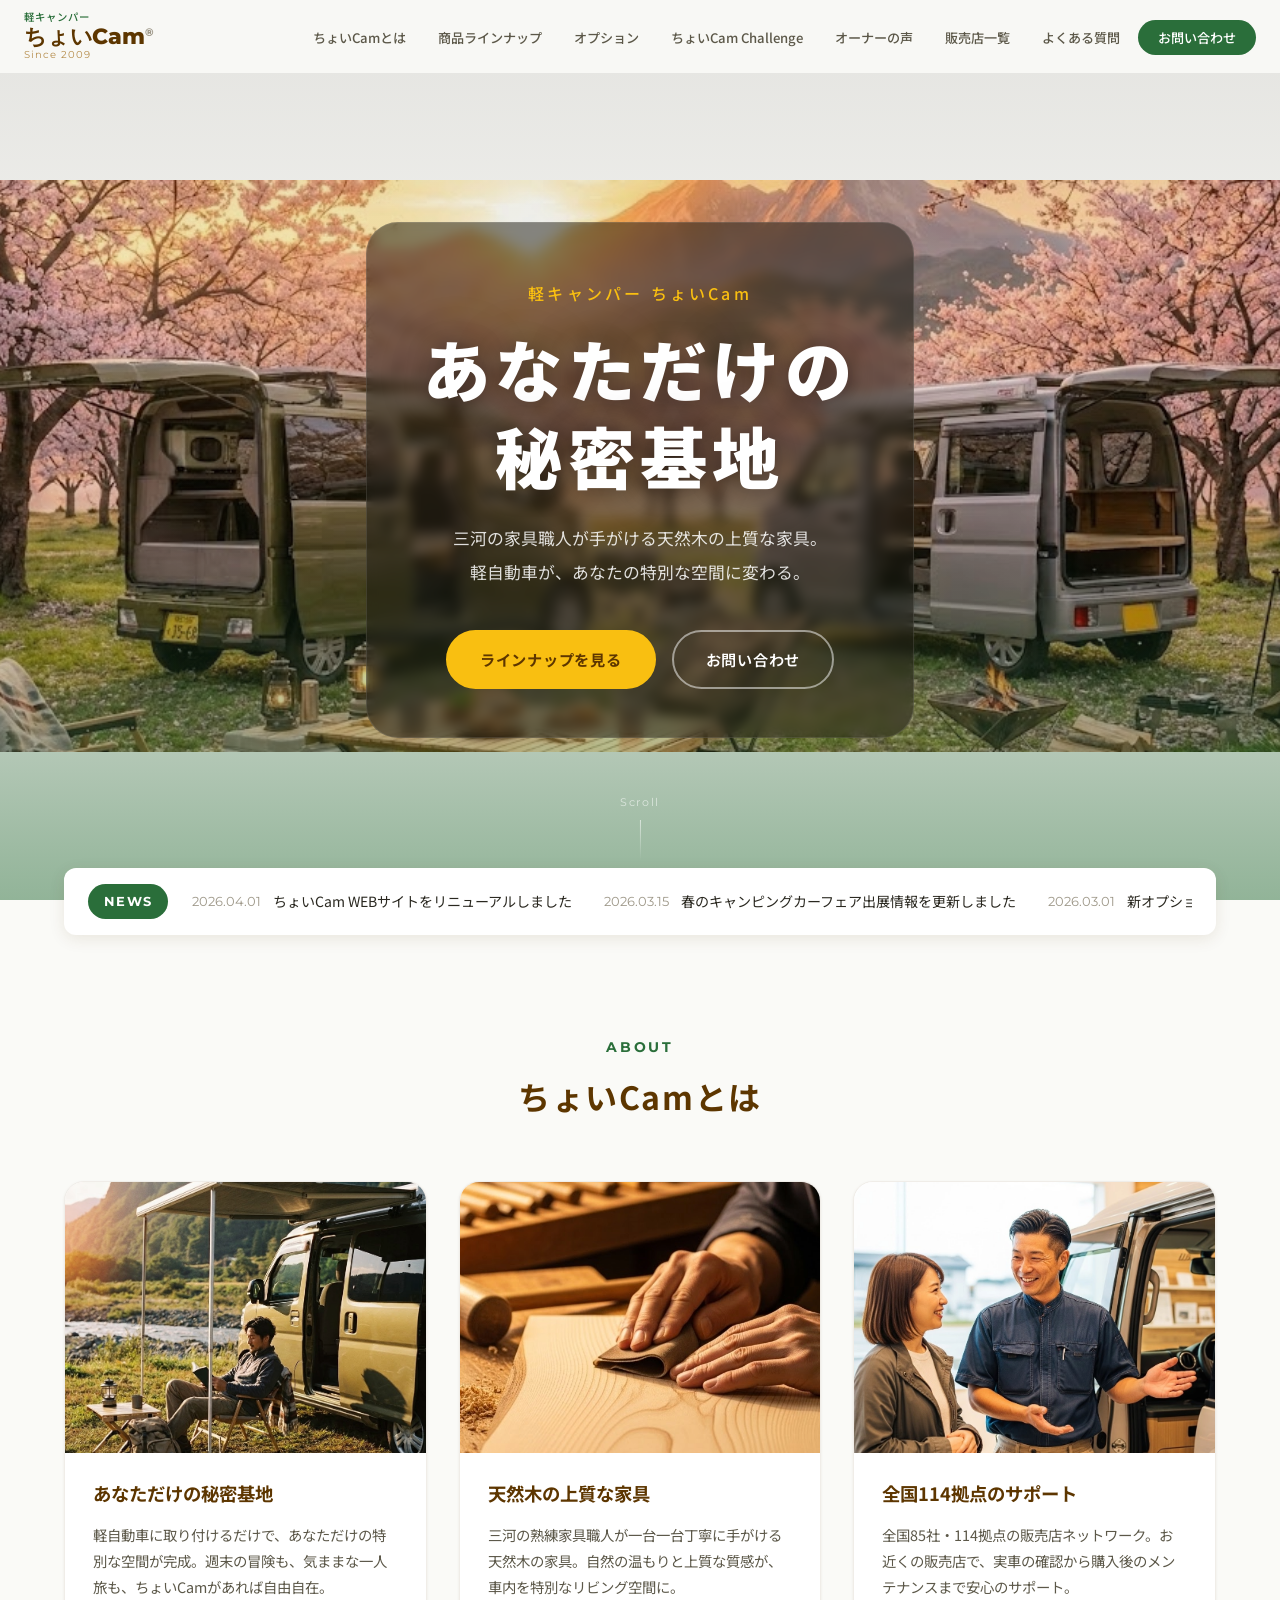
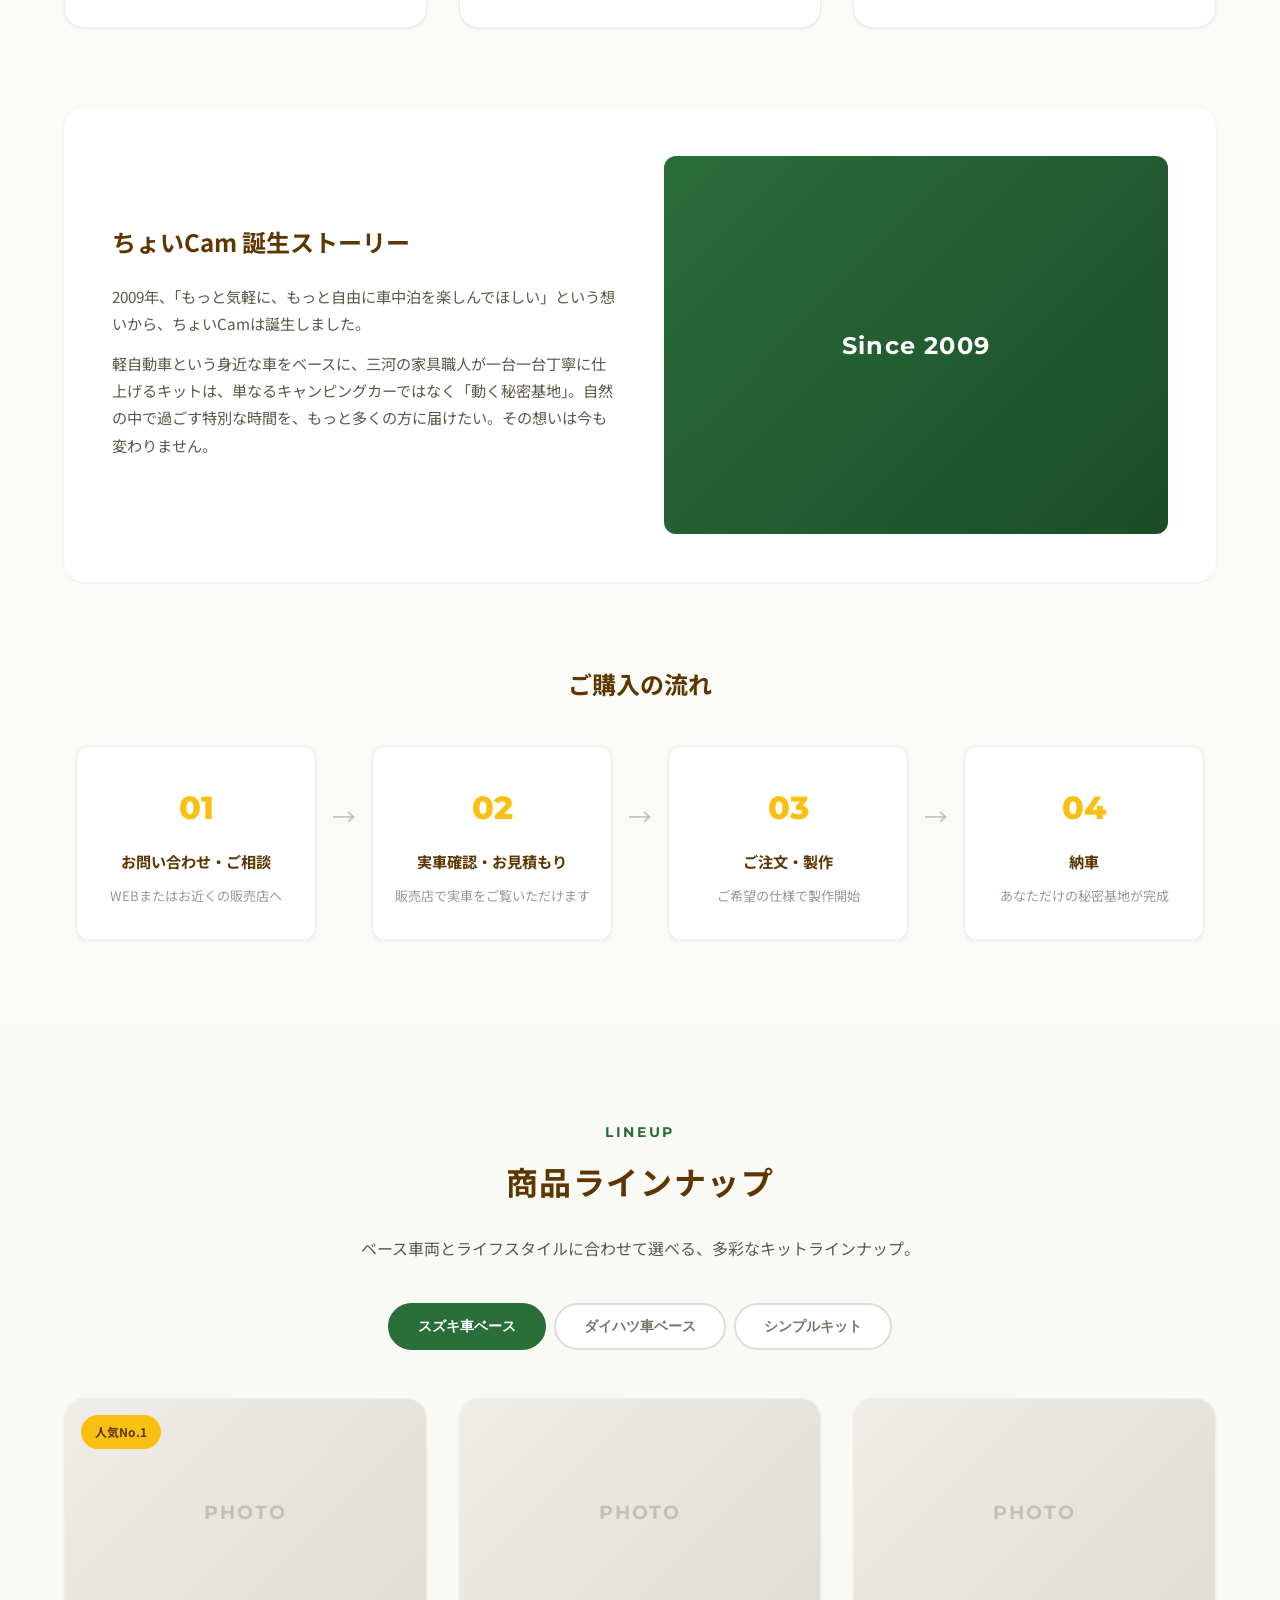
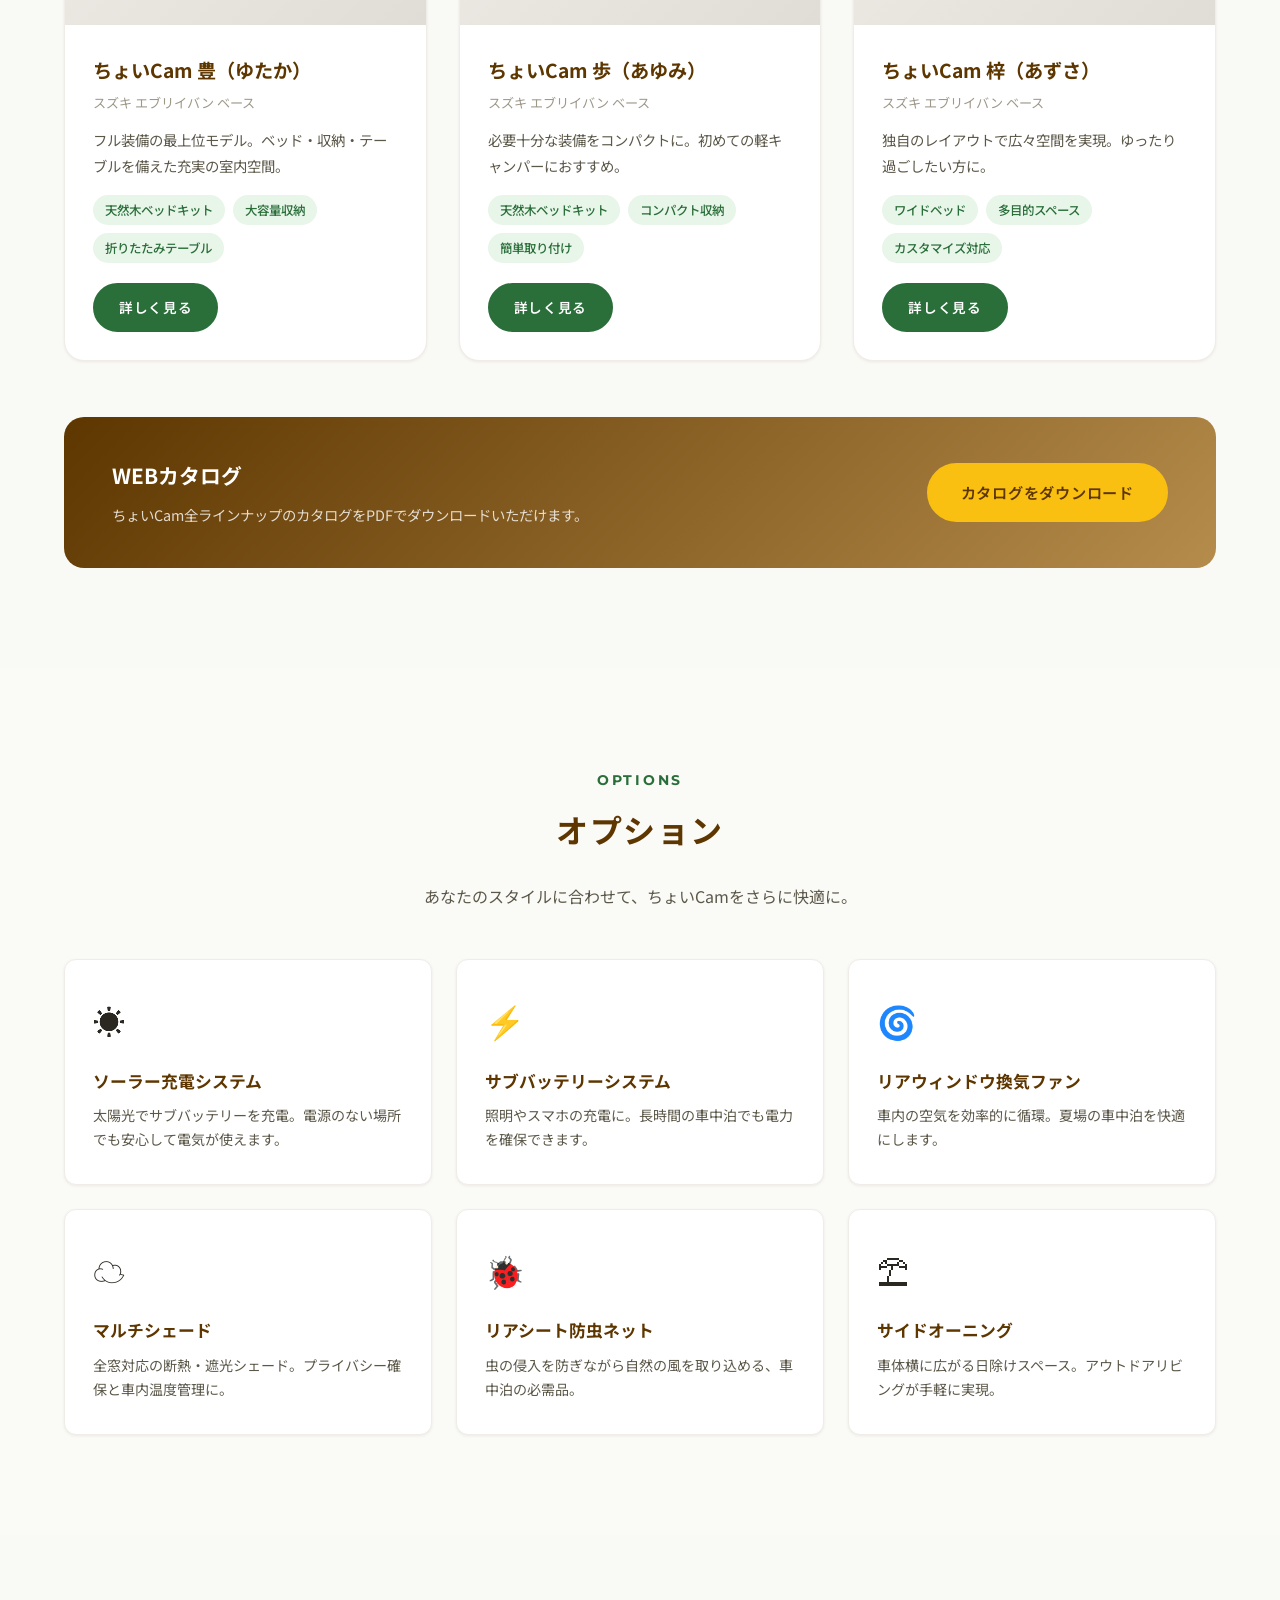
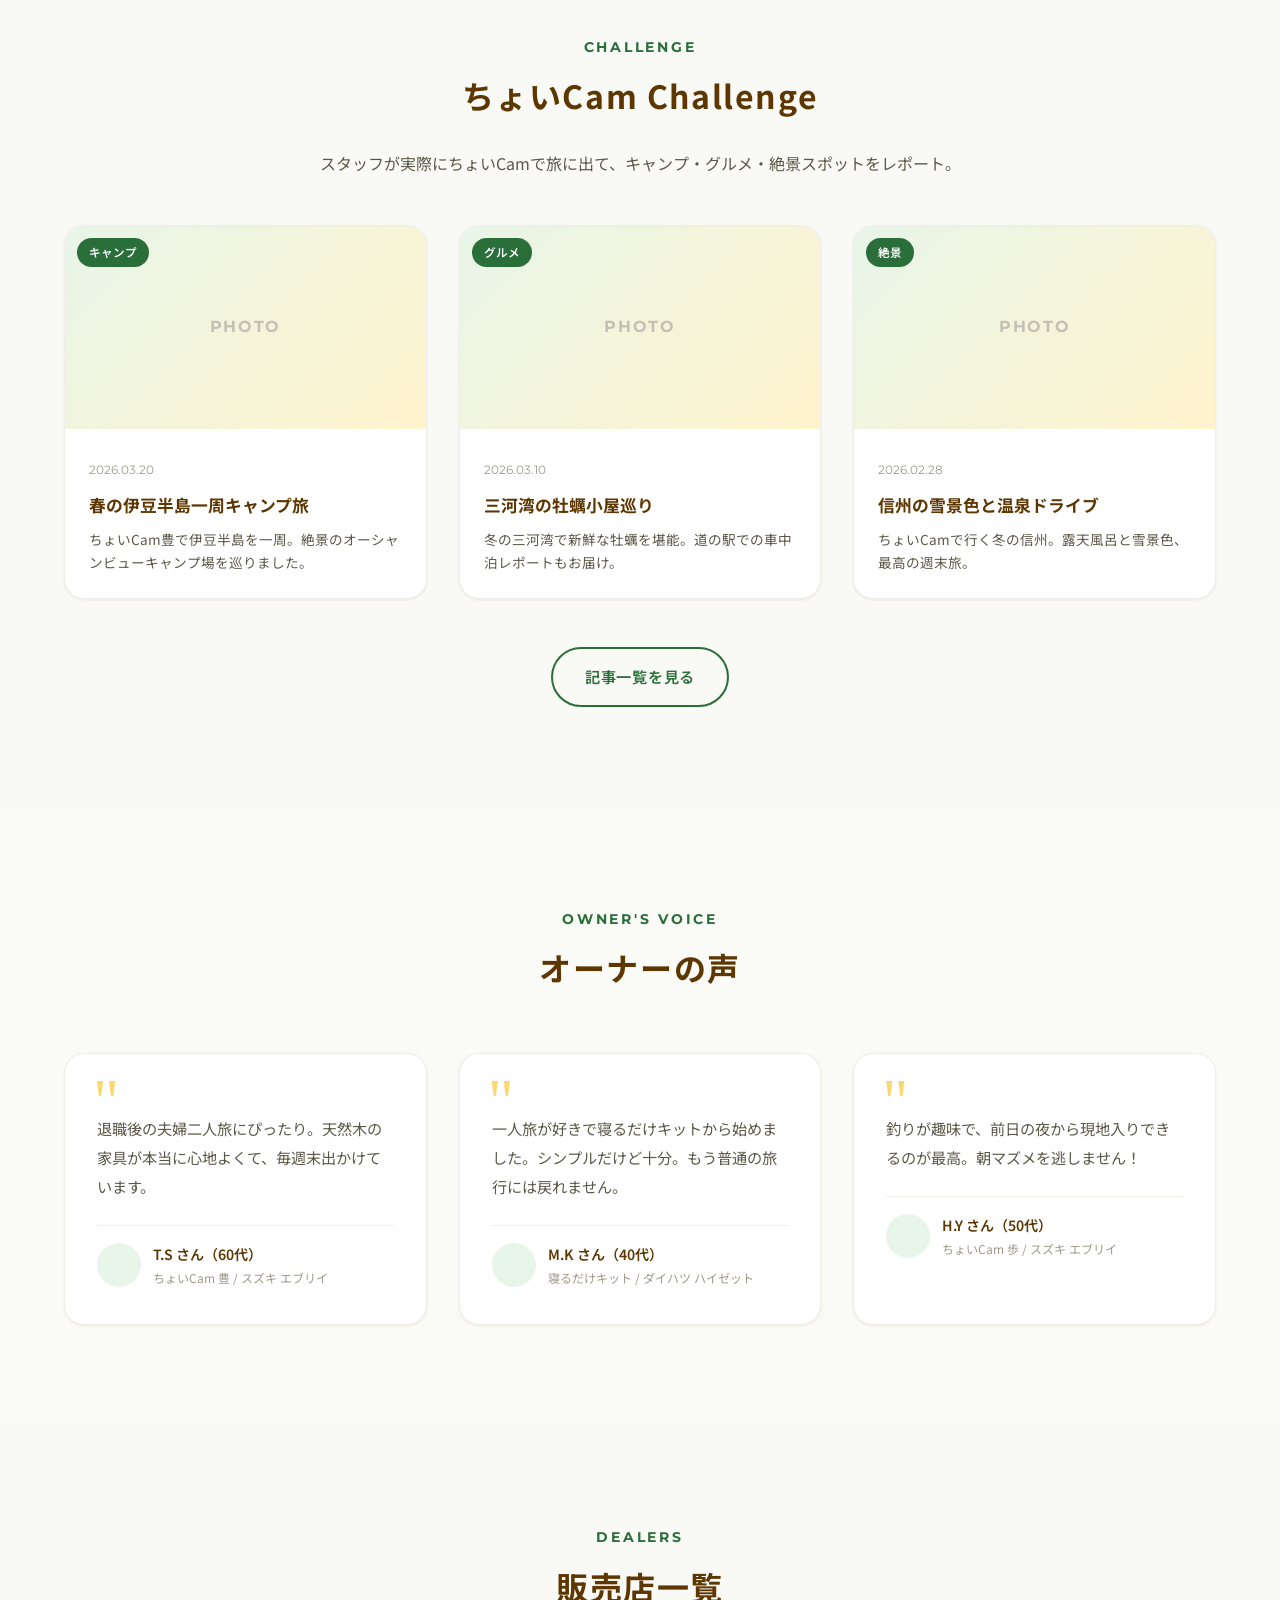
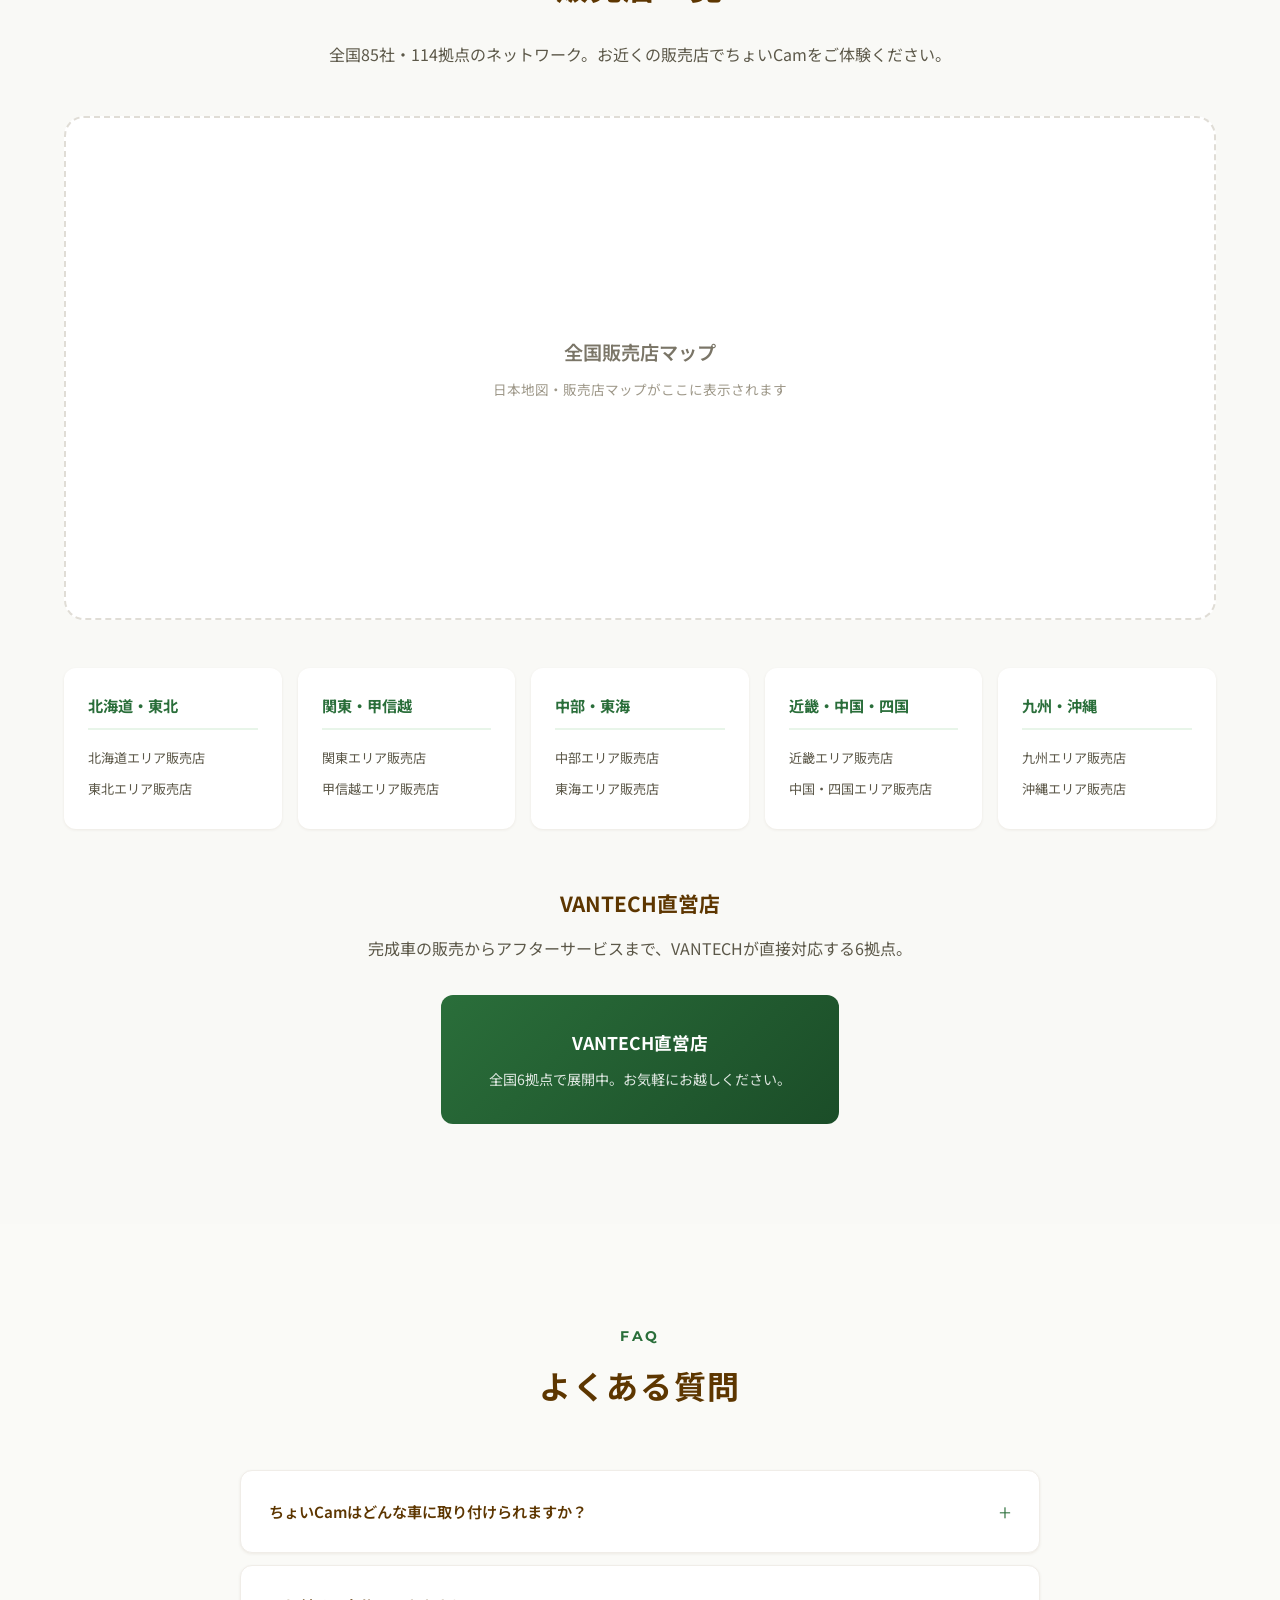
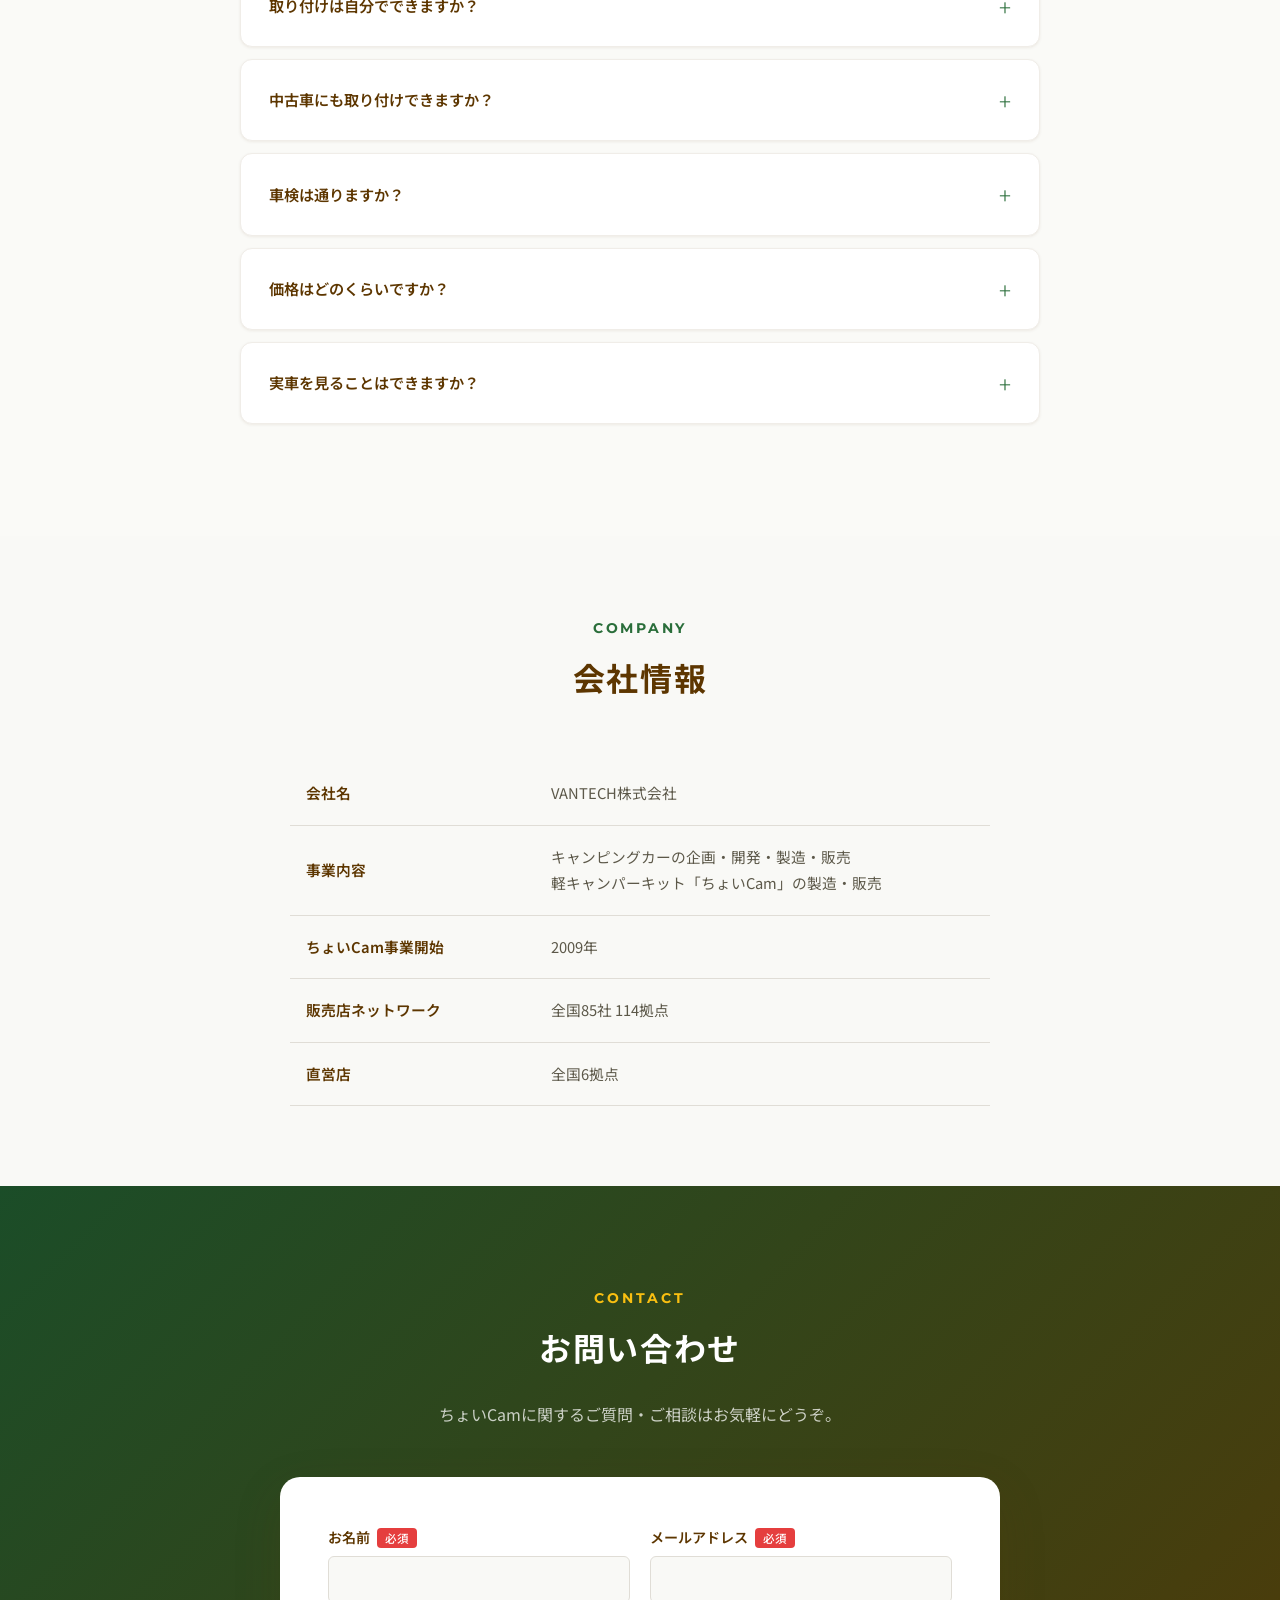
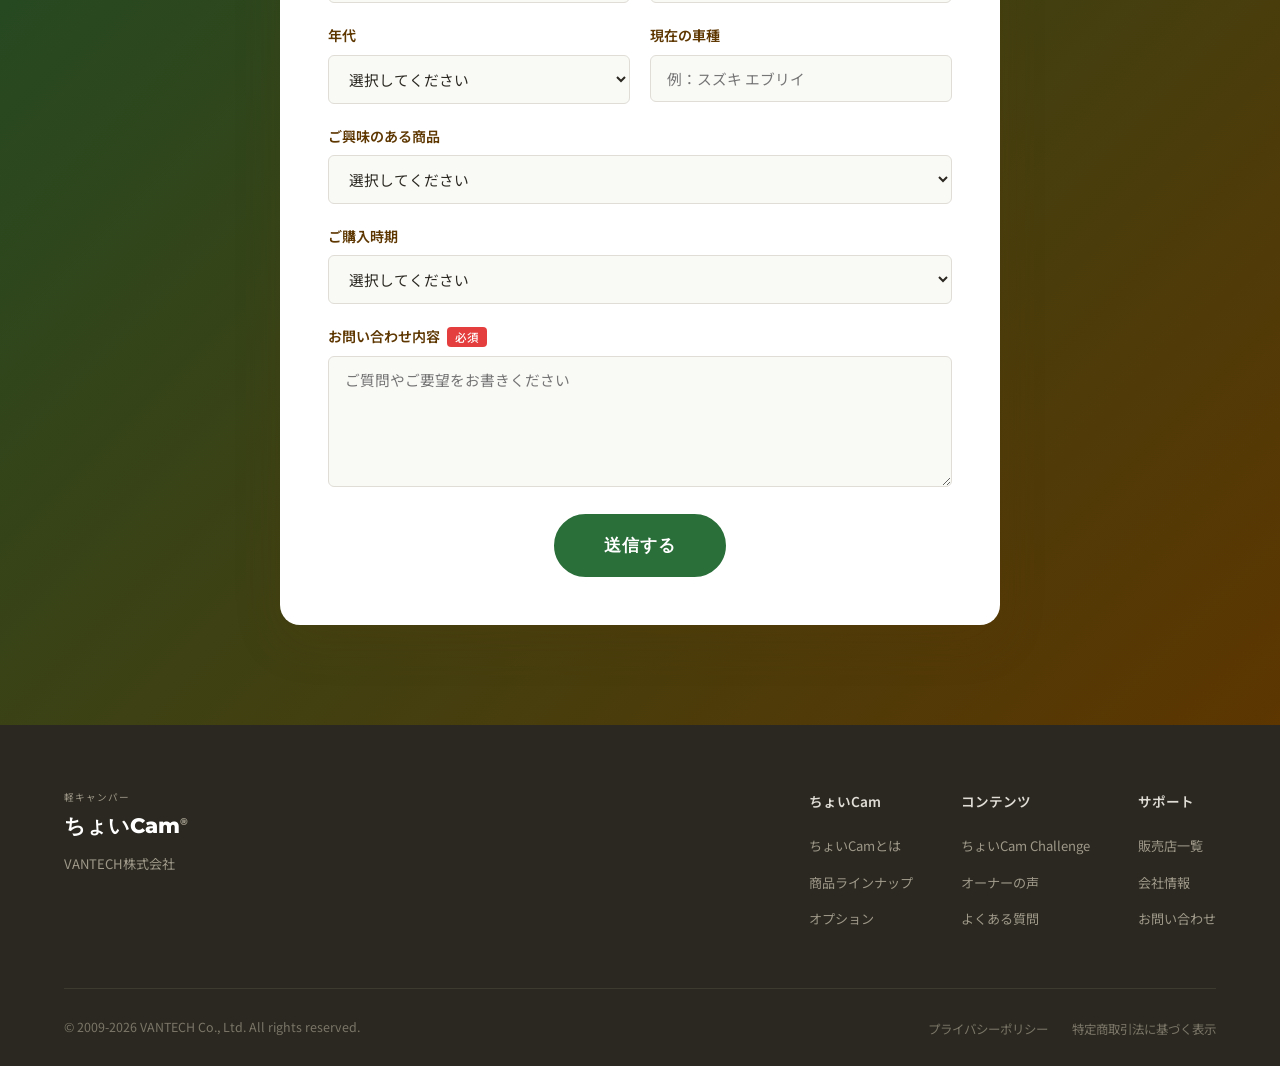
==== index.html @ 58cdaf28 "feat: ちょいCam homepage initial deployment" ====
<!DOCTYPE html>
<html lang="ja">
<head>
  <meta charset="UTF-8">
  <meta name="viewport" content="width=device-width, initial-scale=1.0">
  <title>ちょいCam｜軽キャンパー あなただけの秘密基地</title>
  <meta name="description" content="ちょいCamは、軽自動車をベースにした軽キャンパーキット。三河の家具職人が手がける天然木の上質な家具で、あなただけの秘密基地を。Since 2009.">
  <link rel="preconnect" href="https://fonts.googleapis.com">
  <link rel="preconnect" href="https://fonts.gstatic.com" crossorigin>
  <link href="https://fonts.googleapis.com/css2?family=Noto+Sans+JP:wght@300;400;500;700;900&family=Montserrat:wght@400;600;700;800&display=swap" rel="stylesheet">
  <link rel="stylesheet" href="style.css">
</head>
<body>

  <!-- ========== HEADER ========== -->
  <header class="header" id="header">
    <div class="header__inner">
      <a href="#" class="header__logo">
        <span class="header__logo-sub">軽キャンパー</span>
        <span class="header__logo-main">ちょいCam<sup>&reg;</sup></span>
        <span class="header__logo-since">Since 2009</span>
      </a>
      <nav class="header__nav" id="nav">
        <ul class="header__nav-list">
          <li><a href="#about">ちょいCamとは</a></li>
          <li><a href="#lineup">商品ラインナップ</a></li>
          <li><a href="#options">オプション</a></li>
          <li><a href="#challenge">ちょいCam Challenge</a></li>
          <li><a href="#voice">オーナーの声</a></li>
          <li><a href="#dealers">販売店一覧</a></li>
          <li><a href="#faq">よくある質問</a></li>
          <li><a href="#contact" class="header__nav-cta">お問い合わせ</a></li>
        </ul>
      </nav>
      <button class="header__hamburger" id="hamburger" aria-label="メニュー">
        <span></span><span></span><span></span>
      </button>
    </div>
  </header>

  <!-- ========== HERO ========== -->
  <section class="hero" id="hero">
    <div class="hero__bg"></div>
    <div class="hero__content">
      <p class="hero__catchcopy-sub fade-up">軽キャンパー ちょいCam</p>
      <h1 class="hero__catchcopy fade-up delay-1">あなただけの<br>秘密基地</h1>
      <p class="hero__desc fade-up delay-2">三河の家具職人が手がける天然木の上質な家具。<br>軽自動車が、あなたの特別な空間に変わる。</p>
      <div class="hero__actions fade-up delay-3">
        <a href="#lineup" class="btn btn--primary">ラインナップを見る</a>
        <a href="#contact" class="btn btn--outline">お問い合わせ</a>
      </div>
    </div>
    <div class="hero__scroll">
      <span>Scroll</span>
      <div class="hero__scroll-line"></div>
    </div>
  </section>

  <!-- ========== NEWS ========== -->
  <section class="news" id="news">
    <div class="container">
      <div class="news__bar">
        <span class="news__label">NEWS</span>
        <ul class="news__list">
          <li><time>2026.04.01</time><a href="#">ちょいCam WEBサイトをリニューアルしました</a></li>
          <li><time>2026.03.15</time><a href="#">春のキャンピングカーフェア出展情報を更新しました</a></li>
          <li><time>2026.03.01</time><a href="#">新オプション「ソーラー充電システム」販売開始</a></li>
        </ul>
      </div>
    </div>
  </section>

  <!-- ========== ABOUT ========== -->
  <section class="about" id="about">
    <div class="container">
      <div class="section-header">
        <span class="section-header__en">ABOUT</span>
        <h2 class="section-header__ja">ちょいCamとは</h2>
      </div>
      <div class="about__grid">
        <div class="about__card about__card--with-image fade-up">
          <div class="about__card-image">
            <img src="top02.png" alt="ちょいCamでくつろぐ様子" loading="lazy">
          </div>
          <h3>あなただけの秘密基地</h3>
          <p>軽自動車に取り付けるだけで、あなただけの特別な空間が完成。週末の冒険も、気ままな一人旅も、ちょいCamがあれば自由自在。</p>
        </div>
        <div class="about__card about__card--with-image fade-up delay-1">
          <div class="about__card-image">
            <img src="top03.png" alt="天然木を磨く家具職人" loading="lazy">
          </div>
          <h3>天然木の上質な家具</h3>
          <p>三河の熟練家具職人が一台一台丁寧に手がける天然木の家具。自然の温もりと上質な質感が、車内を特別なリビング空間に。</p>
        </div>
        <div class="about__card about__card--with-image fade-up delay-2">
          <div class="about__card-image">
            <img src="top04.png" alt="販売店でのご案内" loading="lazy">
          </div>
          <h3>全国114拠点のサポート</h3>
          <p>全国85社・114拠点の販売店ネットワーク。お近くの販売店で、実車の確認から購入後のメンテナンスまで安心のサポート。</p>
        </div>
      </div>

      <!-- Birth Story -->
      <div class="about__story fade-up">
        <div class="about__story-text">
          <h3>ちょいCam 誕生ストーリー</h3>
          <p>2009年、「もっと気軽に、もっと自由に車中泊を楽しんでほしい」という想いから、ちょいCamは誕生しました。</p>
          <p>軽自動車という身近な車をベースに、三河の家具職人が一台一台丁寧に仕上げるキットは、単なるキャンピングカーではなく「動く秘密基地」。自然の中で過ごす特別な時間を、もっと多くの方に届けたい。その想いは今も変わりません。</p>
        </div>
        <div class="about__story-image">
          <div class="about__story-placeholder">
            <span>Since 2009</span>
          </div>
        </div>
      </div>

      <!-- Flow -->
      <div class="about__flow fade-up">
        <h3>ご購入の流れ</h3>
        <div class="about__flow-steps">
          <div class="about__flow-step">
            <div class="about__flow-num">01</div>
            <h4>お問い合わせ・ご相談</h4>
            <p>WEBまたはお近くの販売店へ</p>
          </div>
          <div class="about__flow-arrow">&rarr;</div>
          <div class="about__flow-step">
            <div class="about__flow-num">02</div>
            <h4>実車確認・お見積もり</h4>
            <p>販売店で実車をご覧いただけます</p>
          </div>
          <div class="about__flow-arrow">&rarr;</div>
          <div class="about__flow-step">
            <div class="about__flow-num">03</div>
            <h4>ご注文・製作</h4>
            <p>ご希望の仕様で製作開始</p>
          </div>
          <div class="about__flow-arrow">&rarr;</div>
          <div class="about__flow-step">
            <div class="about__flow-num">04</div>
            <h4>納車</h4>
            <p>あなただけの秘密基地が完成</p>
          </div>
        </div>
      </div>
    </div>
  </section>

  <!-- ========== LINEUP ========== -->
  <section class="lineup" id="lineup">
    <div class="container">
      <div class="section-header">
        <span class="section-header__en">LINEUP</span>
        <h2 class="section-header__ja">商品ラインナップ</h2>
      </div>
      <p class="lineup__intro">ベース車両とライフスタイルに合わせて選べる、多彩なキットラインナップ。</p>

      <div class="lineup__tabs">
        <button class="lineup__tab active" data-tab="suzuki">スズキ車ベース</button>
        <button class="lineup__tab" data-tab="daihatsu">ダイハツ車ベース</button>
        <button class="lineup__tab" data-tab="simple">シンプルキット</button>
      </div>

      <div class="lineup__content active" id="tab-suzuki">
        <div class="lineup__grid">
          <div class="lineup__card fade-up">
            <div class="lineup__card-image">
              <div class="lineup__card-placeholder">PHOTO</div>
              <span class="lineup__card-badge">人気No.1</span>
            </div>
            <div class="lineup__card-body">
              <h3>ちょいCam 豊（ゆたか）</h3>
              <p class="lineup__card-base">スズキ エブリイバン ベース</p>
              <p class="lineup__card-desc">フル装備の最上位モデル。ベッド・収納・テーブルを備えた充実の室内空間。</p>
              <ul class="lineup__card-features">
                <li>天然木ベッドキット</li>
                <li>大容量収納</li>
                <li>折りたたみテーブル</li>
              </ul>
              <a href="#contact" class="btn btn--small">詳しく見る</a>
            </div>
          </div>
          <div class="lineup__card fade-up delay-1">
            <div class="lineup__card-image">
              <div class="lineup__card-placeholder">PHOTO</div>
            </div>
            <div class="lineup__card-body">
              <h3>ちょいCam 歩（あゆみ）</h3>
              <p class="lineup__card-base">スズキ エブリイバン ベース</p>
              <p class="lineup__card-desc">必要十分な装備をコンパクトに。初めての軽キャンパーにおすすめ。</p>
              <ul class="lineup__card-features">
                <li>天然木ベッドキット</li>
                <li>コンパクト収納</li>
                <li>簡単取り付け</li>
              </ul>
              <a href="#contact" class="btn btn--small">詳しく見る</a>
            </div>
          </div>
          <div class="lineup__card fade-up delay-2">
            <div class="lineup__card-image">
              <div class="lineup__card-placeholder">PHOTO</div>
            </div>
            <div class="lineup__card-body">
              <h3>ちょいCam 梓（あずさ）</h3>
              <p class="lineup__card-base">スズキ エブリイバン ベース</p>
              <p class="lineup__card-desc">独自のレイアウトで広々空間を実現。ゆったり過ごしたい方に。</p>
              <ul class="lineup__card-features">
                <li>ワイドベッド</li>
                <li>多目的スペース</li>
                <li>カスタマイズ対応</li>
              </ul>
              <a href="#contact" class="btn btn--small">詳しく見る</a>
            </div>
          </div>
        </div>
      </div>

      <div class="lineup__content" id="tab-daihatsu">
        <div class="lineup__grid">
          <div class="lineup__card fade-up">
            <div class="lineup__card-image">
              <div class="lineup__card-placeholder">PHOTO</div>
            </div>
            <div class="lineup__card-body">
              <h3>ちょいCam 豊（ゆたか）</h3>
              <p class="lineup__card-base">ダイハツ ハイゼットカーゴ ベース</p>
              <p class="lineup__card-desc">ダイハツ車ベースのフル装備モデル。豊かな車中泊ライフを。</p>
              <ul class="lineup__card-features">
                <li>天然木ベッドキット</li>
                <li>大容量収納</li>
                <li>折りたたみテーブル</li>
              </ul>
              <a href="#contact" class="btn btn--small">詳しく見る</a>
            </div>
          </div>
          <div class="lineup__card fade-up delay-1">
            <div class="lineup__card-image">
              <div class="lineup__card-placeholder">PHOTO</div>
            </div>
            <div class="lineup__card-body">
              <h3>ちょいCam 歩（あゆみ）</h3>
              <p class="lineup__card-base">ダイハツ ハイゼットカーゴ ベース</p>
              <p class="lineup__card-desc">ダイハツ車ベースのスタンダードモデル。手軽に始める軽キャンパー。</p>
              <ul class="lineup__card-features">
                <li>天然木ベッドキット</li>
                <li>コンパクト収納</li>
                <li>簡単取り付け</li>
              </ul>
              <a href="#contact" class="btn btn--small">詳しく見る</a>
            </div>
          </div>
        </div>
      </div>

      <div class="lineup__content" id="tab-simple">
        <div class="lineup__grid">
          <div class="lineup__card fade-up">
            <div class="lineup__card-image">
              <div class="lineup__card-placeholder">PHOTO</div>
            </div>
            <div class="lineup__card-body">
              <h3>寝るだけキット</h3>
              <p class="lineup__card-base">各車種対応</p>
              <p class="lineup__card-desc">シンプルにベッドだけ。必要最小限で車中泊を始めたい方に最適。</p>
              <ul class="lineup__card-features">
                <li>フラットベッド</li>
                <li>簡単設置・撤去</li>
                <li>リーズナブル</li>
              </ul>
              <a href="#contact" class="btn btn--small">詳しく見る</a>
            </div>
          </div>
          <div class="lineup__card fade-up delay-1">
            <div class="lineup__card-image">
              <div class="lineup__card-placeholder">PHOTO</div>
            </div>
            <div class="lineup__card-body">
              <h3>一人寝キット</h3>
              <p class="lineup__card-base">各車種対応</p>
              <p class="lineup__card-desc">ソロキャンプ・一人旅に特化した一人用ベッドキット。</p>
              <ul class="lineup__card-features">
                <li>一人用フラットベッド</li>
                <li>収納スペース確保</li>
                <li>超軽量設計</li>
              </ul>
              <a href="#contact" class="btn btn--small">詳しく見る</a>
            </div>
          </div>
        </div>
      </div>

      <div class="lineup__catalog fade-up">
        <div class="lineup__catalog-inner">
          <div class="lineup__catalog-text">
            <h3>WEBカタログ</h3>
            <p>ちょいCam全ラインナップのカタログをPDFでダウンロードいただけます。</p>
          </div>
          <a href="#" class="btn btn--primary">カタログをダウンロード</a>
        </div>
      </div>
    </div>
  </section>

  <!-- ========== OPTIONS ========== -->
  <section class="options" id="options">
    <div class="container">
      <div class="section-header">
        <span class="section-header__en">OPTIONS</span>
        <h2 class="section-header__ja">オプション</h2>
      </div>
      <p class="options__intro">あなたのスタイルに合わせて、ちょいCamをさらに快適に。</p>
      <div class="options__grid">
        <div class="options__card fade-up">
          <div class="options__card-icon">&#9728;</div>
          <h3>ソーラー充電システム</h3>
          <p>太陽光でサブバッテリーを充電。電源のない場所でも安心して電気が使えます。</p>
        </div>
        <div class="options__card fade-up delay-1">
          <div class="options__card-icon">&#9889;</div>
          <h3>サブバッテリーシステム</h3>
          <p>照明やスマホの充電に。長時間の車中泊でも電力を確保できます。</p>
        </div>
        <div class="options__card fade-up delay-1">
          <div class="options__card-icon">&#127744;</div>
          <h3>リアウィンドウ換気ファン</h3>
          <p>車内の空気を効率的に循環。夏場の車中泊を快適にします。</p>
        </div>
        <div class="options__card fade-up delay-2">
          <div class="options__card-icon">&#9729;</div>
          <h3>マルチシェード</h3>
          <p>全窓対応の断熱・遮光シェード。プライバシー確保と車内温度管理に。</p>
        </div>
        <div class="options__card fade-up delay-2">
          <div class="options__card-icon">&#128030;</div>
          <h3>リアシート防虫ネット</h3>
          <p>虫の侵入を防ぎながら自然の風を取り込める、車中泊の必需品。</p>
        </div>
        <div class="options__card fade-up delay-3">
          <div class="options__card-icon">&#9969;</div>
          <h3>サイドオーニング</h3>
          <p>車体横に広がる日除けスペース。アウトドアリビングが手軽に実現。</p>
        </div>
      </div>
    </div>
  </section>

  <!-- ========== ちょいCam CHALLENGE ========== -->
  <section class="challenge" id="challenge">
    <div class="container">
      <div class="section-header">
        <span class="section-header__en">CHALLENGE</span>
        <h2 class="section-header__ja">ちょいCam Challenge</h2>
      </div>
      <p class="challenge__intro">スタッフが実際にちょいCamで旅に出て、キャンプ・グルメ・絶景スポットをレポート。</p>
      <div class="challenge__grid">
        <article class="challenge__article fade-up">
          <div class="challenge__article-image">
            <div class="challenge__article-placeholder">PHOTO</div>
            <span class="challenge__article-tag">キャンプ</span>
          </div>
          <div class="challenge__article-body">
            <time>2026.03.20</time>
            <h3>春の伊豆半島一周キャンプ旅</h3>
            <p>ちょいCam豊で伊豆半島を一周。絶景のオーシャンビューキャンプ場を巡りました。</p>
          </div>
        </article>
        <article class="challenge__article fade-up delay-1">
          <div class="challenge__article-image">
            <div class="challenge__article-placeholder">PHOTO</div>
            <span class="challenge__article-tag">グルメ</span>
          </div>
          <div class="challenge__article-body">
            <time>2026.03.10</time>
            <h3>三河湾の牡蠣小屋巡り</h3>
            <p>冬の三河湾で新鮮な牡蠣を堪能。道の駅での車中泊レポートもお届け。</p>
          </div>
        </article>
        <article class="challenge__article fade-up delay-2">
          <div class="challenge__article-image">
            <div class="challenge__article-placeholder">PHOTO</div>
            <span class="challenge__article-tag">絶景</span>
          </div>
          <div class="challenge__article-body">
            <time>2026.02.28</time>
            <h3>信州の雪景色と温泉ドライブ</h3>
            <p>ちょいCamで行く冬の信州。露天風呂と雪景色、最高の週末旅。</p>
          </div>
        </article>
      </div>
      <div class="challenge__more">
        <a href="#" class="btn btn--outline">記事一覧を見る</a>
      </div>
    </div>
  </section>

  <!-- ========== OWNER'S VOICE ========== -->
  <section class="voice" id="voice">
    <div class="container">
      <div class="section-header">
        <span class="section-header__en">OWNER'S VOICE</span>
        <h2 class="section-header__ja">オーナーの声</h2>
      </div>
      <div class="voice__slider">
        <div class="voice__card fade-up">
          <div class="voice__card-quote">"</div>
          <p class="voice__card-text">退職後の夫婦二人旅にぴったり。天然木の家具が本当に心地よくて、毎週末出かけています。</p>
          <div class="voice__card-author">
            <div class="voice__card-avatar"></div>
            <div>
              <span class="voice__card-name">T.S さん（60代）</span>
              <span class="voice__card-model">ちょいCam 豊 / スズキ エブリイ</span>
            </div>
          </div>
        </div>
        <div class="voice__card fade-up delay-1">
          <div class="voice__card-quote">"</div>
          <p class="voice__card-text">一人旅が好きで寝るだけキットから始めました。シンプルだけど十分。もう普通の旅行には戻れません。</p>
          <div class="voice__card-author">
            <div class="voice__card-avatar"></div>
            <div>
              <span class="voice__card-name">M.K さん（40代）</span>
              <span class="voice__card-model">寝るだけキット / ダイハツ ハイゼット</span>
            </div>
          </div>
        </div>
        <div class="voice__card fade-up delay-2">
          <div class="voice__card-quote">"</div>
          <p class="voice__card-text">釣りが趣味で、前日の夜から現地入りできるのが最高。朝マズメを逃しません！</p>
          <div class="voice__card-author">
            <div class="voice__card-avatar"></div>
            <div>
              <span class="voice__card-name">H.Y さん（50代）</span>
              <span class="voice__card-model">ちょいCam 歩 / スズキ エブリイ</span>
            </div>
          </div>
        </div>
      </div>
    </div>
  </section>

  <!-- ========== DEALERS ========== -->
  <section class="dealers" id="dealers">
    <div class="container">
      <div class="section-header">
        <span class="section-header__en">DEALERS</span>
        <h2 class="section-header__ja">販売店一覧</h2>
      </div>
      <p class="dealers__intro">全国85社・114拠点のネットワーク。お近くの販売店でちょいCamをご体験ください。</p>

      <div class="dealers__map fade-up">
        <div class="dealers__map-placeholder">
          <p>全国販売店マップ</p>
          <span>日本地図・販売店マップがここに表示されます</span>
        </div>
      </div>

      <div class="dealers__regions fade-up">
        <div class="dealers__region">
          <h3>北海道・東北</h3>
          <ul>
            <li>北海道エリア販売店</li>
            <li>東北エリア販売店</li>
          </ul>
        </div>
        <div class="dealers__region">
          <h3>関東・甲信越</h3>
          <ul>
            <li>関東エリア販売店</li>
            <li>甲信越エリア販売店</li>
          </ul>
        </div>
        <div class="dealers__region">
          <h3>中部・東海</h3>
          <ul>
            <li>中部エリア販売店</li>
            <li>東海エリア販売店</li>
          </ul>
        </div>
        <div class="dealers__region">
          <h3>近畿・中国・四国</h3>
          <ul>
            <li>近畿エリア販売店</li>
            <li>中国・四国エリア販売店</li>
          </ul>
        </div>
        <div class="dealers__region">
          <h3>九州・沖縄</h3>
          <ul>
            <li>九州エリア販売店</li>
            <li>沖縄エリア販売店</li>
          </ul>
        </div>
      </div>

      <div class="dealers__direct fade-up">
        <h3>VANTECH直営店</h3>
        <p>完成車の販売からアフターサービスまで、VANTECHが直接対応する6拠点。</p>
        <div class="dealers__direct-grid">
          <div class="dealers__direct-card">
            <h4>VANTECH直営店</h4>
            <p>全国6拠点で展開中。お気軽にお越しください。</p>
          </div>
        </div>
      </div>
    </div>
  </section>

  <!-- ========== FAQ ========== -->
  <section class="faq" id="faq">
    <div class="container">
      <div class="section-header">
        <span class="section-header__en">FAQ</span>
        <h2 class="section-header__ja">よくある質問</h2>
      </div>
      <div class="faq__list">
        <details class="faq__item fade-up">
          <summary class="faq__question">ちょいCamはどんな車に取り付けられますか？</summary>
          <div class="faq__answer">
            <p>スズキ エブリイバン、ダイハツ ハイゼットカーゴをベースとしたキットをご用意しています。対応車種・年式の詳細はお問い合わせください。</p>
          </div>
        </details>
        <details class="faq__item fade-up">
          <summary class="faq__question">取り付けは自分でできますか？</summary>
          <div class="faq__answer">
            <p>お近くの販売店での取り付けをおすすめしています。プロの技術で安全・確実に取り付けいたします。</p>
          </div>
        </details>
        <details class="faq__item fade-up">
          <summary class="faq__question">中古車にも取り付けできますか？</summary>
          <div class="faq__answer">
            <p>はい、対応車種であれば中古車にも取り付け可能です。車両の状態確認のため、事前にご相談ください。</p>
          </div>
        </details>
        <details class="faq__item fade-up">
          <summary class="faq__question">車検は通りますか？</summary>
          <div class="faq__answer">
            <p>ちょいCamのキットは車検対応設計です。取り付けた状態でそのまま車検を受けられます。</p>
          </div>
        </details>
        <details class="faq__item fade-up">
          <summary class="faq__question">価格はどのくらいですか？</summary>
          <div class="faq__answer">
            <p>キットの種類やオプションにより異なります。お気軽にお問い合わせいただくか、お近くの販売店でお見積もりをご依頼ください。</p>
          </div>
        </details>
        <details class="faq__item fade-up">
          <summary class="faq__question">実車を見ることはできますか？</summary>
          <div class="faq__answer">
            <p>全国の販売店やVANTECH直営店で実車をご覧いただけます。また、各地のキャンピングカーイベントにも出展しています。</p>
          </div>
        </details>
      </div>
    </div>
  </section>

  <!-- ========== COMPANY ========== -->
  <section class="company" id="company">
    <div class="container">
      <div class="section-header">
        <span class="section-header__en">COMPANY</span>
        <h2 class="section-header__ja">会社情報</h2>
      </div>
      <div class="company__content fade-up">
        <table class="company__table">
          <tr><th>会社名</th><td>VANTECH株式会社</td></tr>
          <tr><th>事業内容</th><td>キャンピングカーの企画・開発・製造・販売<br>軽キャンパーキット「ちょいCam」の製造・販売</td></tr>
          <tr><th>ちょいCam事業開始</th><td>2009年</td></tr>
          <tr><th>販売店ネットワーク</th><td>全国85社 114拠点</td></tr>
          <tr><th>直営店</th><td>全国6拠点</td></tr>
        </table>
      </div>
    </div>
  </section>

  <!-- ========== CONTACT ========== -->
  <section class="contact" id="contact">
    <div class="container">
      <div class="section-header section-header--light">
        <span class="section-header__en">CONTACT</span>
        <h2 class="section-header__ja">お問い合わせ</h2>
      </div>
      <p class="contact__intro">ちょいCamに関するご質問・ご相談はお気軽にどうぞ。</p>
      <form class="contact__form fade-up" action="#" method="post">
        <div class="contact__form-row">
          <div class="contact__form-group">
            <label for="name">お名前 <span class="required">必須</span></label>
            <input type="text" id="name" name="name" required>
          </div>
          <div class="contact__form-group">
            <label for="email">メールアドレス <span class="required">必須</span></label>
            <input type="email" id="email" name="email" required>
          </div>
        </div>
        <div class="contact__form-row">
          <div class="contact__form-group">
            <label for="age">年代</label>
            <select id="age" name="age">
              <option value="">選択してください</option>
              <option value="20s">20代</option>
              <option value="30s">30代</option>
              <option value="40s">40代</option>
              <option value="50s">50代</option>
              <option value="60s">60代以上</option>
            </select>
          </div>
          <div class="contact__form-group">
            <label for="vehicle">現在の車種</label>
            <input type="text" id="vehicle" name="vehicle" placeholder="例：スズキ エブリイ">
          </div>
        </div>
        <div class="contact__form-group">
          <label for="interest">ご興味のある商品</label>
          <select id="interest" name="interest">
            <option value="">選択してください</option>
            <option value="yutaka-suzuki">ちょいCam 豊（スズキ）</option>
            <option value="ayumi-suzuki">ちょいCam 歩（スズキ）</option>
            <option value="azusa-suzuki">ちょいCam 梓（スズキ）</option>
            <option value="yutaka-daihatsu">ちょいCam 豊（ダイハツ）</option>
            <option value="ayumi-daihatsu">ちょいCam 歩（ダイハツ）</option>
            <option value="nerukitonly">寝るだけキット</option>
            <option value="solo">一人寝キット</option>
            <option value="options">オプションについて</option>
            <option value="other">その他</option>
          </select>
        </div>
        <div class="contact__form-group">
          <label for="timeline">ご購入時期</label>
          <select id="timeline" name="timeline">
            <option value="">選択してください</option>
            <option value="asap">すぐにでも</option>
            <option value="3months">3ヶ月以内</option>
            <option value="6months">半年以内</option>
            <option value="1year">1年以内</option>
            <option value="undecided">未定・情報収集中</option>
          </select>
        </div>
        <div class="contact__form-group">
          <label for="message">お問い合わせ内容 <span class="required">必須</span></label>
          <textarea id="message" name="message" rows="5" required placeholder="ご質問やご要望をお書きください"></textarea>
        </div>
        <div class="contact__form-submit">
          <button type="submit" class="btn btn--primary btn--large">送信する</button>
        </div>
      </form>
    </div>
  </section>

  <!-- ========== FOOTER ========== -->
  <footer class="footer">
    <div class="container">
      <div class="footer__inner">
        <div class="footer__brand">
          <div class="footer__logo">
            <span class="footer__logo-sub">軽キャンパー</span>
            <span class="footer__logo-main">ちょいCam<sup>&reg;</sup></span>
          </div>
          <p class="footer__brand-text">VANTECH株式会社</p>
        </div>
        <div class="footer__links">
          <div class="footer__links-col">
            <h4>ちょいCam</h4>
            <ul>
              <li><a href="#about">ちょいCamとは</a></li>
              <li><a href="#lineup">商品ラインナップ</a></li>
              <li><a href="#options">オプション</a></li>
            </ul>
          </div>
          <div class="footer__links-col">
            <h4>コンテンツ</h4>
            <ul>
              <li><a href="#challenge">ちょいCam Challenge</a></li>
              <li><a href="#voice">オーナーの声</a></li>
              <li><a href="#faq">よくある質問</a></li>
            </ul>
          </div>
          <div class="footer__links-col">
            <h4>サポート</h4>
            <ul>
              <li><a href="#dealers">販売店一覧</a></li>
              <li><a href="#company">会社情報</a></li>
              <li><a href="#contact">お問い合わせ</a></li>
            </ul>
          </div>
        </div>
      </div>
      <div class="footer__bottom">
        <p>&copy; 2009-2026 VANTECH Co., Ltd. All rights reserved.</p>
        <ul class="footer__bottom-links">
          <li><a href="#">プライバシーポリシー</a></li>
          <li><a href="#">特定商取引法に基づく表示</a></li>
        </ul>
      </div>
    </div>
  </footer>

  <!-- Back to Top -->
  <a href="#header" class="back-to-top" id="backToTop" aria-label="ページトップへ">
    <svg viewBox="0 0 24 24" fill="none" stroke="currentColor" stroke-width="2">
      <polyline points="18 15 12 9 6 15"/>
    </svg>
  </a>

  <script src="script.js"></script>
</body>
</html>
---- style.css ----
/* ========================================
   ちょいCam Homepage - Style Sheet
   Brand Colors:
   - Yellow:       #F9BF11 (Primary accent)
   - Brown:        #B58C4B
   - Forest Green: #2A6E3A
   - Dark Brown:   #5D3600
   ======================================== */

/* ---------- RESET & BASE ---------- */
*, *::before, *::after {
  margin: 0;
  padding: 0;
  box-sizing: border-box;
}

:root {
  --yellow: #F9BF11;
  --yellow-light: #FFF3CC;
  --yellow-hover: #E5AD00;
  --brown: #B58C4B;
  --brown-light: #D4B98A;
  --green: #2A6E3A;
  --green-light: #E8F5E9;
  --green-dark: #1B4D28;
  --dark-brown: #5D3600;
  --white: #FFFFFF;
  --off-white: #FAFAF7;
  --gray-50: #F9F9F6;
  --gray-100: #F0EDE8;
  --gray-200: #E0DDD6;
  --gray-300: #C5C0B6;
  --gray-400: #9E9889;
  --gray-500: #7A7567;
  --gray-600: #5C5849;
  --gray-700: #3D3A2F;
  --gray-800: #2A2820;
  --gray-900: #1A1810;
  --text: #2A2820;
  --text-light: #5C5849;
  --text-muted: #9E9889;
  --shadow-sm: 0 1px 3px rgba(93, 54, 0, 0.08);
  --shadow-md: 0 4px 16px rgba(93, 54, 0, 0.1);
  --shadow-lg: 0 8px 32px rgba(93, 54, 0, 0.12);
  --shadow-xl: 0 16px 48px rgba(93, 54, 0, 0.15);
  --radius-sm: 6px;
  --radius-md: 12px;
  --radius-lg: 20px;
  --radius-xl: 32px;
  --transition: 0.3s cubic-bezier(0.4, 0, 0.2, 1);
  --font-ja: 'Noto Sans JP', 'Hiragino Kaku Gothic ProN', 'Yu Gothic', sans-serif;
  --font-en: 'Montserrat', sans-serif;
}

html {
  scroll-behavior: smooth;
  font-size: 16px;
}

body {
  font-family: var(--font-ja);
  color: var(--text);
  background: var(--off-white);
  line-height: 1.8;
  -webkit-font-smoothing: antialiased;
  overflow-x: hidden;
}

img {
  max-width: 100%;
  height: auto;
  display: block;
}

a {
  text-decoration: none;
  color: inherit;
  transition: var(--transition);
}

ul {
  list-style: none;
}

.container {
  max-width: 1200px;
  margin: 0 auto;
  padding: 0 24px;
}

/* ---------- SECTION HEADER ---------- */
.section-header {
  text-align: center;
  margin-bottom: 56px;
}

.section-header__en {
  display: block;
  font-family: var(--font-en);
  font-weight: 700;
  font-size: 0.85rem;
  letter-spacing: 0.2em;
  color: var(--green);
  margin-bottom: 8px;
}

.section-header__ja {
  font-size: 2rem;
  font-weight: 700;
  color: var(--dark-brown);
  letter-spacing: 0.05em;
}

.section-header--light .section-header__en {
  color: var(--yellow);
}

.section-header--light .section-header__ja {
  color: var(--white);
}

/* ---------- BUTTONS ---------- */
.btn {
  display: inline-flex;
  align-items: center;
  justify-content: center;
  gap: 8px;
  padding: 14px 32px;
  border-radius: 50px;
  font-size: 0.95rem;
  font-weight: 600;
  letter-spacing: 0.05em;
  cursor: pointer;
  border: 2px solid transparent;
  transition: var(--transition);
  white-space: nowrap;
}

.btn--primary {
  background: var(--green);
  color: var(--white);
  border-color: var(--green);
}

.btn--primary:hover {
  background: var(--green-dark);
  border-color: var(--green-dark);
  transform: translateY(-2px);
  box-shadow: var(--shadow-md);
}

.btn--outline {
  background: transparent;
  color: var(--green);
  border-color: var(--green);
}

.btn--outline:hover {
  background: var(--green);
  color: var(--white);
  transform: translateY(-2px);
}

.btn--small {
  padding: 10px 24px;
  font-size: 0.85rem;
  background: var(--green);
  color: var(--white);
  border-color: var(--green);
}

.btn--small:hover {
  background: var(--green-dark);
  border-color: var(--green-dark);
}

.btn--large {
  padding: 18px 48px;
  font-size: 1.05rem;
}

/* ---------- ANIMATIONS ---------- */
.fade-up {
  opacity: 0;
  transform: translateY(30px);
  transition: opacity 0.7s ease, transform 0.7s ease;
}

.fade-up.visible {
  opacity: 1;
  transform: translateY(0);
}

.delay-1 { transition-delay: 0.15s; }
.delay-2 { transition-delay: 0.3s; }
.delay-3 { transition-delay: 0.45s; }

/* Fallback: ensure content is visible if JS fails */
.no-js .fade-up,
.fade-up.no-anim {
  opacity: 1;
  transform: none;
}

/* ========== HEADER ========== */
.header {
  position: fixed;
  top: 0;
  left: 0;
  width: 100%;
  z-index: 1000;
  background: rgba(250, 250, 247, 0.92);
  backdrop-filter: blur(16px);
  -webkit-backdrop-filter: blur(16px);
  border-bottom: 1px solid transparent;
  transition: var(--transition);
}

.header.scrolled {
  border-bottom-color: var(--gray-200);
  box-shadow: var(--shadow-sm);
}

.header__inner {
  max-width: 1400px;
  margin: 0 auto;
  padding: 0 24px;
  display: flex;
  align-items: center;
  justify-content: space-between;
  height: 72px;
}

.header__logo {
  display: flex;
  flex-direction: column;
  line-height: 1.2;
}

.header__logo-sub {
  font-size: 0.65rem;
  color: var(--green);
  font-weight: 500;
  letter-spacing: 0.1em;
}

.header__logo-main {
  font-family: var(--font-en);
  font-size: 1.35rem;
  font-weight: 800;
  color: var(--dark-brown);
  letter-spacing: -0.01em;
}

.header__logo-main sup {
  font-size: 0.5em;
  color: var(--gray-400);
}

.header__logo-since {
  font-family: var(--font-en);
  font-size: 0.6rem;
  color: var(--brown);
  letter-spacing: 0.1em;
}

.header__nav-list {
  display: flex;
  align-items: center;
  gap: 4px;
}

.header__nav-list a {
  padding: 8px 14px;
  font-size: 0.82rem;
  font-weight: 500;
  color: var(--gray-600);
  border-radius: 8px;
  transition: var(--transition);
}

.header__nav-list a:hover {
  color: var(--green);
  background: var(--green-light);
}

.header__nav-cta {
  background: var(--green) !important;
  color: var(--white) !important;
  border-radius: 50px !important;
  padding: 8px 20px !important;
}

.header__nav-cta:hover {
  background: var(--green-dark) !important;
}

.header__hamburger {
  display: none;
  flex-direction: column;
  gap: 5px;
  background: none;
  border: none;
  cursor: pointer;
  padding: 8px;
  z-index: 1001;
}

.header__hamburger span {
  display: block;
  width: 24px;
  height: 2px;
  background: var(--dark-brown);
  transition: var(--transition);
  border-radius: 2px;
}

.header__hamburger.active span:nth-child(1) {
  transform: rotate(45deg) translate(5px, 5px);
}

.header__hamburger.active span:nth-child(2) {
  opacity: 0;
}

.header__hamburger.active span:nth-child(3) {
  transform: rotate(-45deg) translate(5px, -5px);
}

/* ========== HERO ========== */
.hero {
  position: relative;
  min-height: 100vh;
  display: flex;
  align-items: center;
  justify-content: center;
  overflow: hidden;
}

.hero__bg {
  position: absolute;
  inset: 0;
  background:
    linear-gradient(
      to bottom,
      rgba(26, 24, 16, 0.1) 0%,
      rgba(26, 24, 16, 0.05) 30%,
      rgba(26, 24, 16, 0.1) 60%,
      rgba(42, 110, 58, 0.5) 100%
    ),
    url('hero-bg.png');
  background-size: 110%;
  background-position: center 55%;
  background-repeat: no-repeat;
}

.hero__bg::after {
  content: '';
  position: absolute;
  inset: 0;
  background: none;
}

.hero__content {
  position: relative;
  z-index: 2;
  text-align: center;
  max-width: 720px;
  background: rgba(26, 24, 16, 0.5);
  backdrop-filter: blur(6px);
  -webkit-backdrop-filter: blur(6px);
  border-radius: var(--radius-xl);
  padding: 56px 56px 48px;
  margin: 140px auto 80px;
  border: 1px solid rgba(255, 255, 255, 0.1);
}

.hero__catchcopy-sub {
  font-size: 1rem;
  font-weight: 500;
  color: var(--yellow);
  letter-spacing: 0.2em;
  margin-bottom: 16px;
  font-family: var(--font-ja);
}

.hero__catchcopy {
  font-size: clamp(2.5rem, 6vw, 4.2rem);
  font-weight: 900;
  color: var(--white);
  line-height: 1.3;
  letter-spacing: 0.08em;
  margin-bottom: 24px;
  text-shadow: 0 2px 24px rgba(0, 0, 0, 0.4), 0 0 60px rgba(0, 0, 0, 0.2);
}

.hero__desc {
  font-size: 1.05rem;
  color: rgba(255, 255, 255, 0.85);
  line-height: 2;
  margin-bottom: 40px;
}

.hero__actions {
  display: flex;
  gap: 16px;
  justify-content: center;
  flex-wrap: wrap;
}

.hero__actions .btn--primary {
  background: var(--yellow);
  border-color: var(--yellow);
  color: var(--dark-brown);
  font-weight: 700;
}

.hero__actions .btn--primary:hover {
  background: var(--yellow-hover);
  border-color: var(--yellow-hover);
}

.hero__actions .btn--outline {
  color: var(--white);
  border-color: rgba(255, 255, 255, 0.5);
}

.hero__actions .btn--outline:hover {
  background: rgba(255, 255, 255, 0.15);
  border-color: var(--white);
  color: var(--white);
}

.hero__scroll {
  position: absolute;
  bottom: 40px;
  left: 50%;
  transform: translateX(-50%);
  display: flex;
  flex-direction: column;
  align-items: center;
  gap: 8px;
  z-index: 2;
}

.hero__scroll span {
  font-family: var(--font-en);
  font-size: 0.7rem;
  letter-spacing: 0.15em;
  color: rgba(255, 255, 255, 0.6);
}

.hero__scroll-line {
  width: 1px;
  height: 40px;
  background: linear-gradient(to bottom, rgba(255, 255, 255, 0.6), transparent);
  animation: scrollLine 2s ease-in-out infinite;
}

@keyframes scrollLine {
  0%, 100% { transform: scaleY(1); opacity: 1; }
  50% { transform: scaleY(0.4); opacity: 0.4; }
}

/* ========== NEWS ========== */
.news {
  padding: 0;
  margin-top: -1px;
}

.news__bar {
  display: flex;
  align-items: center;
  background: var(--white);
  border-radius: var(--radius-md);
  padding: 16px 24px;
  box-shadow: var(--shadow-md);
  margin-top: -32px;
  position: relative;
  z-index: 10;
  overflow: hidden;
}

.news__label {
  font-family: var(--font-en);
  font-weight: 700;
  font-size: 0.8rem;
  letter-spacing: 0.1em;
  color: var(--white);
  background: var(--green);
  padding: 6px 16px;
  border-radius: 50px;
  flex-shrink: 0;
  margin-right: 24px;
}

.news__list {
  display: flex;
  gap: 32px;
  overflow-x: auto;
  scrollbar-width: none;
}

.news__list::-webkit-scrollbar { display: none; }

.news__list li {
  display: flex;
  align-items: center;
  gap: 12px;
  white-space: nowrap;
  font-size: 0.88rem;
}

.news__list time {
  font-family: var(--font-en);
  font-size: 0.8rem;
  color: var(--text-muted);
  flex-shrink: 0;
}

.news__list a:hover {
  color: var(--green);
}

/* ========== ABOUT ========== */
.about {
  padding: 100px 0 80px;
}

.about__grid {
  display: grid;
  grid-template-columns: repeat(3, 1fr);
  gap: 32px;
  margin-bottom: 80px;
}

.about__card {
  background: var(--white);
  border-radius: var(--radius-lg);
  padding: 40px 32px;
  text-align: center;
  box-shadow: var(--shadow-sm);
  transition: var(--transition);
  border: 1px solid var(--gray-100);
}

.about__card:hover {
  transform: translateY(-6px);
  box-shadow: var(--shadow-lg);
  border-color: var(--green-light);
}

.about__card-icon {
  width: 64px;
  height: 64px;
  margin: 0 auto 24px;
  color: var(--green);
}

/* Card with image variant */
.about__card--with-image {
  padding: 0;
  overflow: hidden;
  text-align: left;
}

.about__card--with-image .about__card-image {
  width: 100%;
  aspect-ratio: 4/3;
  overflow: hidden;
}

.about__card--with-image .about__card-image img {
  width: 100%;
  height: 100%;
  object-fit: cover;
  transition: transform 0.5s ease;
}

.about__card--with-image:hover .about__card-image img {
  transform: scale(1.05);
}

.about__card--with-image h3,
.about__card--with-image p {
  padding-left: 28px;
  padding-right: 28px;
}

.about__card--with-image h3 {
  padding-top: 24px;
}

.about__card--with-image p {
  padding-bottom: 28px;
}

.about__card h3 {
  font-size: 1.15rem;
  font-weight: 700;
  margin-bottom: 12px;
  color: var(--dark-brown);
}

.about__card p {
  font-size: 0.9rem;
  color: var(--text-light);
  line-height: 1.8;
}

/* About Story */
.about__story {
  display: grid;
  grid-template-columns: 1fr 1fr;
  gap: 48px;
  align-items: center;
  margin-bottom: 80px;
  padding: 48px;
  background: var(--white);
  border-radius: var(--radius-lg);
  box-shadow: var(--shadow-sm);
}

.about__story-text h3 {
  font-size: 1.5rem;
  color: var(--dark-brown);
  margin-bottom: 20px;
}

.about__story-text p {
  font-size: 0.95rem;
  color: var(--text-light);
  margin-bottom: 12px;
}

.about__story-placeholder {
  width: 100%;
  aspect-ratio: 4/3;
  background: linear-gradient(135deg, var(--green), var(--green-dark));
  border-radius: var(--radius-md);
  display: flex;
  align-items: center;
  justify-content: center;
  color: var(--white);
  font-family: var(--font-en);
  font-size: 1.5rem;
  font-weight: 700;
  letter-spacing: 0.05em;
}

/* About Flow */
.about__flow {
  text-align: center;
}

.about__flow h3 {
  font-size: 1.5rem;
  color: var(--dark-brown);
  margin-bottom: 40px;
}

.about__flow-steps {
  display: flex;
  align-items: flex-start;
  justify-content: center;
  gap: 16px;
  flex-wrap: wrap;
}

.about__flow-step {
  flex: 1;
  min-width: 180px;
  max-width: 240px;
  background: var(--white);
  border-radius: var(--radius-md);
  padding: 32px 20px;
  box-shadow: var(--shadow-sm);
  border: 1px solid var(--gray-100);
}

.about__flow-num {
  font-family: var(--font-en);
  font-size: 2rem;
  font-weight: 800;
  color: var(--yellow);
  margin-bottom: 12px;
}

.about__flow-step h4 {
  font-size: 0.95rem;
  color: var(--dark-brown);
  margin-bottom: 8px;
}

.about__flow-step p {
  font-size: 0.82rem;
  color: var(--text-muted);
}

.about__flow-arrow {
  font-size: 1.5rem;
  color: var(--gray-300);
  display: flex;
  align-items: center;
  padding-top: 48px;
}

/* ========== LINEUP ========== */
.lineup {
  padding: 100px 0;
  background: var(--gray-50);
}

.lineup__intro {
  text-align: center;
  color: var(--text-light);
  margin-top: -32px;
  margin-bottom: 40px;
}

.lineup__tabs {
  display: flex;
  justify-content: center;
  gap: 8px;
  margin-bottom: 48px;
  flex-wrap: wrap;
}

.lineup__tab {
  padding: 12px 28px;
  border-radius: 50px;
  border: 2px solid var(--gray-200);
  background: var(--white);
  font-size: 0.9rem;
  font-weight: 600;
  color: var(--gray-500);
  cursor: pointer;
  transition: var(--transition);
}

.lineup__tab:hover {
  border-color: var(--green);
  color: var(--green);
}

.lineup__tab.active {
  background: var(--green);
  border-color: var(--green);
  color: var(--white);
}

.lineup__content {
  display: none;
}

.lineup__content.active {
  display: block;
}

.lineup__grid {
  display: grid;
  grid-template-columns: repeat(auto-fit, minmax(320px, 1fr));
  gap: 32px;
}

.lineup__card {
  background: var(--white);
  border-radius: var(--radius-lg);
  overflow: hidden;
  box-shadow: var(--shadow-sm);
  border: 1px solid var(--gray-100);
  transition: var(--transition);
}

.lineup__card:hover {
  transform: translateY(-6px);
  box-shadow: var(--shadow-lg);
}

.lineup__card-image {
  position: relative;
  aspect-ratio: 16/10;
  background: linear-gradient(135deg, var(--gray-100), var(--gray-200));
  overflow: hidden;
}

.lineup__card-placeholder {
  position: absolute;
  inset: 0;
  display: flex;
  align-items: center;
  justify-content: center;
  font-family: var(--font-en);
  font-size: 1.2rem;
  font-weight: 700;
  color: var(--gray-300);
  letter-spacing: 0.1em;
}

.lineup__card-badge {
  position: absolute;
  top: 16px;
  left: 16px;
  background: var(--yellow);
  color: var(--dark-brown);
  font-size: 0.75rem;
  font-weight: 700;
  padding: 6px 14px;
  border-radius: 50px;
}

.lineup__card-body {
  padding: 28px;
}

.lineup__card-body h3 {
  font-size: 1.2rem;
  font-weight: 700;
  color: var(--dark-brown);
  margin-bottom: 4px;
}

.lineup__card-base {
  font-size: 0.82rem;
  color: var(--text-muted);
  margin-bottom: 12px;
}

.lineup__card-desc {
  font-size: 0.9rem;
  color: var(--text-light);
  margin-bottom: 16px;
}

.lineup__card-features {
  display: flex;
  flex-wrap: wrap;
  gap: 8px;
  margin-bottom: 20px;
}

.lineup__card-features li {
  font-size: 0.78rem;
  color: var(--green);
  background: var(--green-light);
  padding: 4px 12px;
  border-radius: 50px;
  font-weight: 500;
}

/* Catalog CTA */
.lineup__catalog {
  margin-top: 56px;
}

.lineup__catalog-inner {
  display: flex;
  align-items: center;
  justify-content: space-between;
  background: linear-gradient(135deg, var(--dark-brown), var(--brown));
  border-radius: var(--radius-lg);
  padding: 40px 48px;
  color: var(--white);
  gap: 32px;
  flex-wrap: wrap;
}

.lineup__catalog-text h3 {
  font-size: 1.3rem;
  margin-bottom: 8px;
}

.lineup__catalog-text p {
  font-size: 0.9rem;
  opacity: 0.8;
}

.lineup__catalog .btn--primary {
  background: var(--yellow);
  border-color: var(--yellow);
  color: var(--dark-brown);
  flex-shrink: 0;
}

.lineup__catalog .btn--primary:hover {
  background: var(--yellow-hover);
  border-color: var(--yellow-hover);
}

/* ========== OPTIONS ========== */
.options {
  padding: 100px 0;
}

.options__intro {
  text-align: center;
  color: var(--text-light);
  margin-top: -32px;
  margin-bottom: 48px;
}

.options__grid {
  display: grid;
  grid-template-columns: repeat(3, 1fr);
  gap: 24px;
}

.options__card {
  background: var(--white);
  border-radius: var(--radius-md);
  padding: 32px 28px;
  box-shadow: var(--shadow-sm);
  border: 1px solid var(--gray-100);
  transition: var(--transition);
}

.options__card:hover {
  transform: translateY(-4px);
  box-shadow: var(--shadow-md);
  border-color: var(--yellow-light);
}

.options__card-icon {
  font-size: 2rem;
  margin-bottom: 16px;
}

.options__card h3 {
  font-size: 1.05rem;
  font-weight: 700;
  color: var(--dark-brown);
  margin-bottom: 8px;
}

.options__card p {
  font-size: 0.88rem;
  color: var(--text-light);
  line-height: 1.7;
}

/* ========== CHALLENGE ========== */
.challenge {
  padding: 100px 0;
  background: var(--gray-50);
}

.challenge__intro {
  text-align: center;
  color: var(--text-light);
  margin-top: -32px;
  margin-bottom: 48px;
}

.challenge__grid {
  display: grid;
  grid-template-columns: repeat(3, 1fr);
  gap: 32px;
}

.challenge__article {
  background: var(--white);
  border-radius: var(--radius-lg);
  overflow: hidden;
  box-shadow: var(--shadow-sm);
  transition: var(--transition);
  border: 1px solid var(--gray-100);
}

.challenge__article:hover {
  transform: translateY(-6px);
  box-shadow: var(--shadow-lg);
}

.challenge__article-image {
  position: relative;
  aspect-ratio: 16/9;
  background: linear-gradient(135deg, var(--green-light), var(--yellow-light));
}

.challenge__article-placeholder {
  position: absolute;
  inset: 0;
  display: flex;
  align-items: center;
  justify-content: center;
  font-family: var(--font-en);
  font-weight: 700;
  color: var(--gray-300);
  letter-spacing: 0.1em;
}

.challenge__article-tag {
  position: absolute;
  top: 12px;
  left: 12px;
  background: var(--green);
  color: var(--white);
  font-size: 0.72rem;
  font-weight: 600;
  padding: 4px 12px;
  border-radius: 50px;
}

.challenge__article-body {
  padding: 24px;
}

.challenge__article-body time {
  font-family: var(--font-en);
  font-size: 0.78rem;
  color: var(--text-muted);
}

.challenge__article-body h3 {
  font-size: 1.05rem;
  font-weight: 700;
  color: var(--dark-brown);
  margin: 8px 0;
}

.challenge__article-body p {
  font-size: 0.85rem;
  color: var(--text-light);
  line-height: 1.7;
}

.challenge__more {
  text-align: center;
  margin-top: 48px;
}

/* ========== OWNER'S VOICE ========== */
.voice {
  padding: 100px 0;
}

.voice__slider {
  display: grid;
  grid-template-columns: repeat(3, 1fr);
  gap: 32px;
}

.voice__card {
  background: var(--white);
  border-radius: var(--radius-lg);
  padding: 36px 32px;
  box-shadow: var(--shadow-sm);
  border: 1px solid var(--gray-100);
  position: relative;
  transition: var(--transition);
}

.voice__card:hover {
  box-shadow: var(--shadow-md);
}

.voice__card-quote {
  font-family: Georgia, serif;
  font-size: 4rem;
  color: var(--yellow);
  line-height: 1;
  position: absolute;
  top: 16px;
  left: 28px;
  opacity: 0.6;
}

.voice__card-text {
  font-size: 0.95rem;
  color: var(--text-light);
  line-height: 1.9;
  margin-bottom: 24px;
  padding-top: 24px;
}

.voice__card-author {
  display: flex;
  align-items: center;
  gap: 12px;
  border-top: 1px solid var(--gray-100);
  padding-top: 16px;
}

.voice__card-avatar {
  width: 44px;
  height: 44px;
  border-radius: 50%;
  background: var(--green-light);
  flex-shrink: 0;
}

.voice__card-name {
  display: block;
  font-size: 0.88rem;
  font-weight: 600;
  color: var(--dark-brown);
}

.voice__card-model {
  display: block;
  font-size: 0.75rem;
  color: var(--text-muted);
}

/* ========== DEALERS ========== */
.dealers {
  padding: 100px 0;
  background: var(--gray-50);
}

.dealers__intro {
  text-align: center;
  color: var(--text-light);
  margin-top: -32px;
  margin-bottom: 48px;
}

.dealers__map {
  margin-bottom: 48px;
}

.dealers__map-placeholder {
  width: 100%;
  aspect-ratio: 16/7;
  background: var(--white);
  border: 2px dashed var(--gray-200);
  border-radius: var(--radius-lg);
  display: flex;
  flex-direction: column;
  align-items: center;
  justify-content: center;
  gap: 8px;
  color: var(--text-muted);
}

.dealers__map-placeholder p {
  font-size: 1.2rem;
  font-weight: 600;
  color: var(--gray-500);
}

.dealers__map-placeholder span {
  font-size: 0.85rem;
}

.dealers__regions {
  display: grid;
  grid-template-columns: repeat(5, 1fr);
  gap: 16px;
  margin-bottom: 56px;
}

.dealers__region {
  background: var(--white);
  border-radius: var(--radius-md);
  padding: 24px;
  box-shadow: var(--shadow-sm);
}

.dealers__region h3 {
  font-size: 0.95rem;
  font-weight: 700;
  color: var(--green);
  margin-bottom: 12px;
  padding-bottom: 8px;
  border-bottom: 2px solid var(--green-light);
}

.dealers__region li {
  font-size: 0.82rem;
  color: var(--text-light);
  padding: 4px 0;
}

.dealers__direct {
  text-align: center;
}

.dealers__direct h3 {
  font-size: 1.3rem;
  color: var(--dark-brown);
  margin-bottom: 12px;
}

.dealers__direct > p {
  color: var(--text-light);
  margin-bottom: 32px;
}

.dealers__direct-grid {
  display: flex;
  justify-content: center;
}

.dealers__direct-card {
  background: linear-gradient(135deg, var(--green), var(--green-dark));
  color: var(--white);
  border-radius: var(--radius-md);
  padding: 32px 48px;
  max-width: 400px;
}

.dealers__direct-card h4 {
  font-size: 1.1rem;
  margin-bottom: 8px;
}

.dealers__direct-card p {
  font-size: 0.88rem;
  opacity: 0.85;
}

/* ========== FAQ ========== */
.faq {
  padding: 100px 0;
}

.faq__list {
  max-width: 800px;
  margin: 0 auto;
}

.faq__item {
  background: var(--white);
  border-radius: var(--radius-md);
  margin-bottom: 12px;
  box-shadow: var(--shadow-sm);
  border: 1px solid var(--gray-100);
  overflow: hidden;
  transition: var(--transition);
}

.faq__item[open] {
  border-color: var(--green-light);
  box-shadow: var(--shadow-md);
}

.faq__question {
  padding: 20px 28px;
  font-size: 0.95rem;
  font-weight: 600;
  color: var(--dark-brown);
  cursor: pointer;
  display: flex;
  align-items: center;
  justify-content: space-between;
  list-style: none;
  transition: var(--transition);
}

.faq__question::-webkit-details-marker { display: none; }

.faq__question::after {
  content: '+';
  font-size: 1.4rem;
  font-weight: 300;
  color: var(--green);
  flex-shrink: 0;
  margin-left: 16px;
  transition: var(--transition);
}

.faq__item[open] .faq__question::after {
  content: '-';
  transform: rotate(180deg);
}

.faq__question:hover {
  color: var(--green);
}

.faq__answer {
  padding: 0 28px 20px;
}

.faq__answer p {
  font-size: 0.9rem;
  color: var(--text-light);
  line-height: 1.8;
}

/* ========== COMPANY ========== */
.company {
  padding: 80px 0;
  background: var(--gray-50);
}

.company__content {
  max-width: 700px;
  margin: 0 auto;
}

.company__table {
  width: 100%;
  border-collapse: collapse;
}

.company__table tr {
  border-bottom: 1px solid var(--gray-200);
}

.company__table th,
.company__table td {
  padding: 18px 16px;
  text-align: left;
  font-size: 0.92rem;
}

.company__table th {
  width: 35%;
  font-weight: 600;
  color: var(--dark-brown);
  background: var(--gray-50);
}

.company__table td {
  color: var(--text-light);
}

/* ========== CONTACT ========== */
.contact {
  padding: 100px 0;
  background: linear-gradient(135deg, var(--green-dark) 0%, var(--dark-brown) 100%);
}

.contact__intro {
  text-align: center;
  color: rgba(255, 255, 255, 0.75);
  margin-top: -32px;
  margin-bottom: 48px;
}

.contact__form {
  max-width: 720px;
  margin: 0 auto;
  background: var(--white);
  border-radius: var(--radius-lg);
  padding: 48px;
  box-shadow: var(--shadow-xl);
}

.contact__form-row {
  display: grid;
  grid-template-columns: 1fr 1fr;
  gap: 20px;
}

.contact__form-group {
  margin-bottom: 20px;
}

.contact__form-group label {
  display: block;
  font-size: 0.88rem;
  font-weight: 600;
  color: var(--dark-brown);
  margin-bottom: 6px;
}

.required {
  font-size: 0.72rem;
  color: var(--white);
  background: #E53E3E;
  padding: 2px 8px;
  border-radius: 4px;
  margin-left: 4px;
  font-weight: 500;
}

.contact__form-group input,
.contact__form-group select,
.contact__form-group textarea {
  width: 100%;
  padding: 12px 16px;
  border: 1.5px solid var(--gray-200);
  border-radius: var(--radius-sm);
  font-size: 0.92rem;
  font-family: var(--font-ja);
  color: var(--text);
  background: var(--gray-50);
  transition: var(--transition);
  outline: none;
}

.contact__form-group input:focus,
.contact__form-group select:focus,
.contact__form-group textarea:focus {
  border-color: var(--green);
  background: var(--white);
  box-shadow: 0 0 0 3px rgba(42, 110, 58, 0.1);
}

.contact__form-group textarea {
  resize: vertical;
  min-height: 120px;
}

.contact__form-submit {
  text-align: center;
  margin-top: 16px;
}

/* ========== FOOTER ========== */
.footer {
  background: var(--gray-800);
  color: var(--gray-300);
  padding: 64px 0 0;
}

.footer__inner {
  display: flex;
  justify-content: space-between;
  gap: 48px;
  padding-bottom: 48px;
  border-bottom: 1px solid var(--gray-700);
  flex-wrap: wrap;
}

.footer__logo-sub {
  display: block;
  font-size: 0.6rem;
  color: var(--gray-400);
  letter-spacing: 0.1em;
}

.footer__logo-main {
  display: block;
  font-family: var(--font-en);
  font-size: 1.3rem;
  font-weight: 800;
  color: var(--white);
}

.footer__logo-main sup {
  font-size: 0.5em;
  color: var(--gray-400);
}

.footer__brand-text {
  font-size: 0.82rem;
  color: var(--gray-400);
  margin-top: 8px;
}

.footer__links {
  display: flex;
  gap: 48px;
}

.footer__links-col h4 {
  font-size: 0.85rem;
  font-weight: 600;
  color: var(--gray-200);
  margin-bottom: 16px;
}

.footer__links-col li {
  margin-bottom: 8px;
}

.footer__links-col a {
  font-size: 0.82rem;
  color: var(--gray-400);
}

.footer__links-col a:hover {
  color: var(--yellow);
}

.footer__bottom {
  display: flex;
  align-items: center;
  justify-content: space-between;
  padding: 24px 0;
  flex-wrap: wrap;
  gap: 16px;
}

.footer__bottom p {
  font-size: 0.78rem;
  color: var(--gray-500);
}

.footer__bottom-links {
  display: flex;
  gap: 24px;
}

.footer__bottom-links a {
  font-size: 0.78rem;
  color: var(--gray-500);
}

.footer__bottom-links a:hover {
  color: var(--yellow);
}

/* ========== BACK TO TOP ========== */
.back-to-top {
  position: fixed;
  bottom: 32px;
  right: 32px;
  width: 48px;
  height: 48px;
  background: var(--green);
  color: var(--white);
  border-radius: 50%;
  display: flex;
  align-items: center;
  justify-content: center;
  box-shadow: var(--shadow-md);
  opacity: 0;
  visibility: hidden;
  transform: translateY(16px);
  transition: var(--transition);
  z-index: 100;
}

.back-to-top svg {
  width: 20px;
  height: 20px;
}

.back-to-top.visible {
  opacity: 1;
  visibility: visible;
  transform: translateY(0);
}

.back-to-top:hover {
  background: var(--green-dark);
  transform: translateY(-4px);
}

/* ========== RESPONSIVE ========== */
@media (max-width: 1024px) {
  .about__grid { grid-template-columns: repeat(2, 1fr); }
  .options__grid { grid-template-columns: repeat(2, 1fr); }
  .challenge__grid { grid-template-columns: repeat(2, 1fr); }
  .voice__slider { grid-template-columns: repeat(2, 1fr); }
  .dealers__regions { grid-template-columns: repeat(3, 1fr); }
}

@media (max-width: 768px) {
  .header__nav {
    display: none;
    position: fixed;
    top: 0;
    left: 0;
    width: 100%;
    height: 100vh;
    background: rgba(250, 250, 247, 0.98);
    backdrop-filter: blur(20px);
    z-index: 999;
    padding: 100px 32px 32px;
  }

  .header__nav.open { display: block; }

  .header__nav-list {
    flex-direction: column;
    gap: 8px;
  }

  .header__nav-list a {
    display: block;
    padding: 14px 20px;
    font-size: 1.05rem;
    text-align: center;
  }

  .header__hamburger { display: flex; }

  .hero__catchcopy { font-size: 2.2rem; }
  .hero__desc br { display: none; }

  .section-header__ja { font-size: 1.6rem; }

  .about__grid { grid-template-columns: 1fr; }
  .about__story { grid-template-columns: 1fr; }
  .about__flow-steps { flex-direction: column; align-items: center; }
  .about__flow-arrow { transform: rotate(90deg); padding: 0; }

  .lineup__grid { grid-template-columns: 1fr; }
  .lineup__catalog-inner { flex-direction: column; text-align: center; }

  .options__grid { grid-template-columns: 1fr; }
  .challenge__grid { grid-template-columns: 1fr; }
  .voice__slider { grid-template-columns: 1fr; }
  .dealers__regions { grid-template-columns: 1fr; }

  .contact__form { padding: 32px 24px; }
  .contact__form-row { grid-template-columns: 1fr; }

  .footer__inner { flex-direction: column; }
  .footer__links { flex-wrap: wrap; gap: 32px; }
  .footer__bottom { flex-direction: column; text-align: center; }

  .news__bar { flex-direction: column; gap: 12px; align-items: flex-start; }
}

@media (max-width: 480px) {
  .hero__catchcopy { font-size: 1.8rem; }
  .hero__actions { flex-direction: column; }
  .hero__actions .btn { width: 100%; }
  .btn { padding: 12px 24px; }
  .btn--large { padding: 14px 32px; }
}
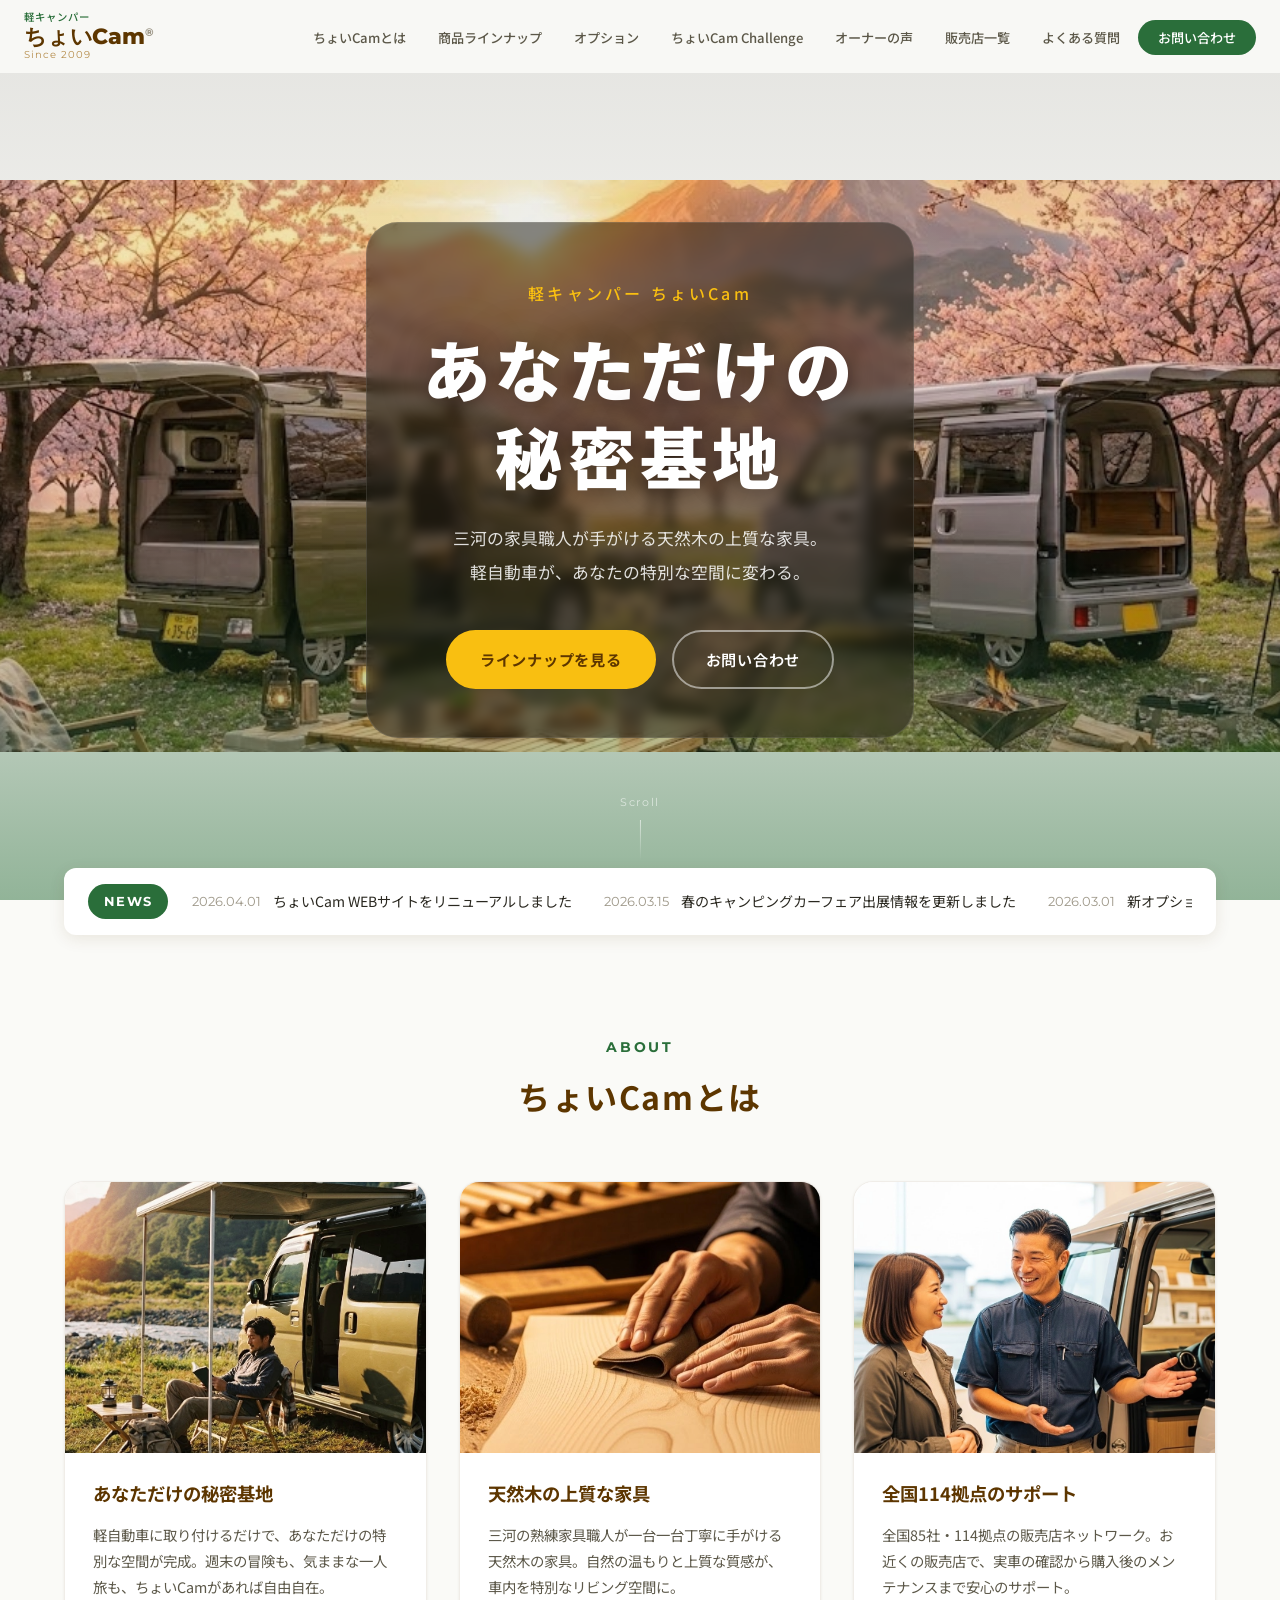
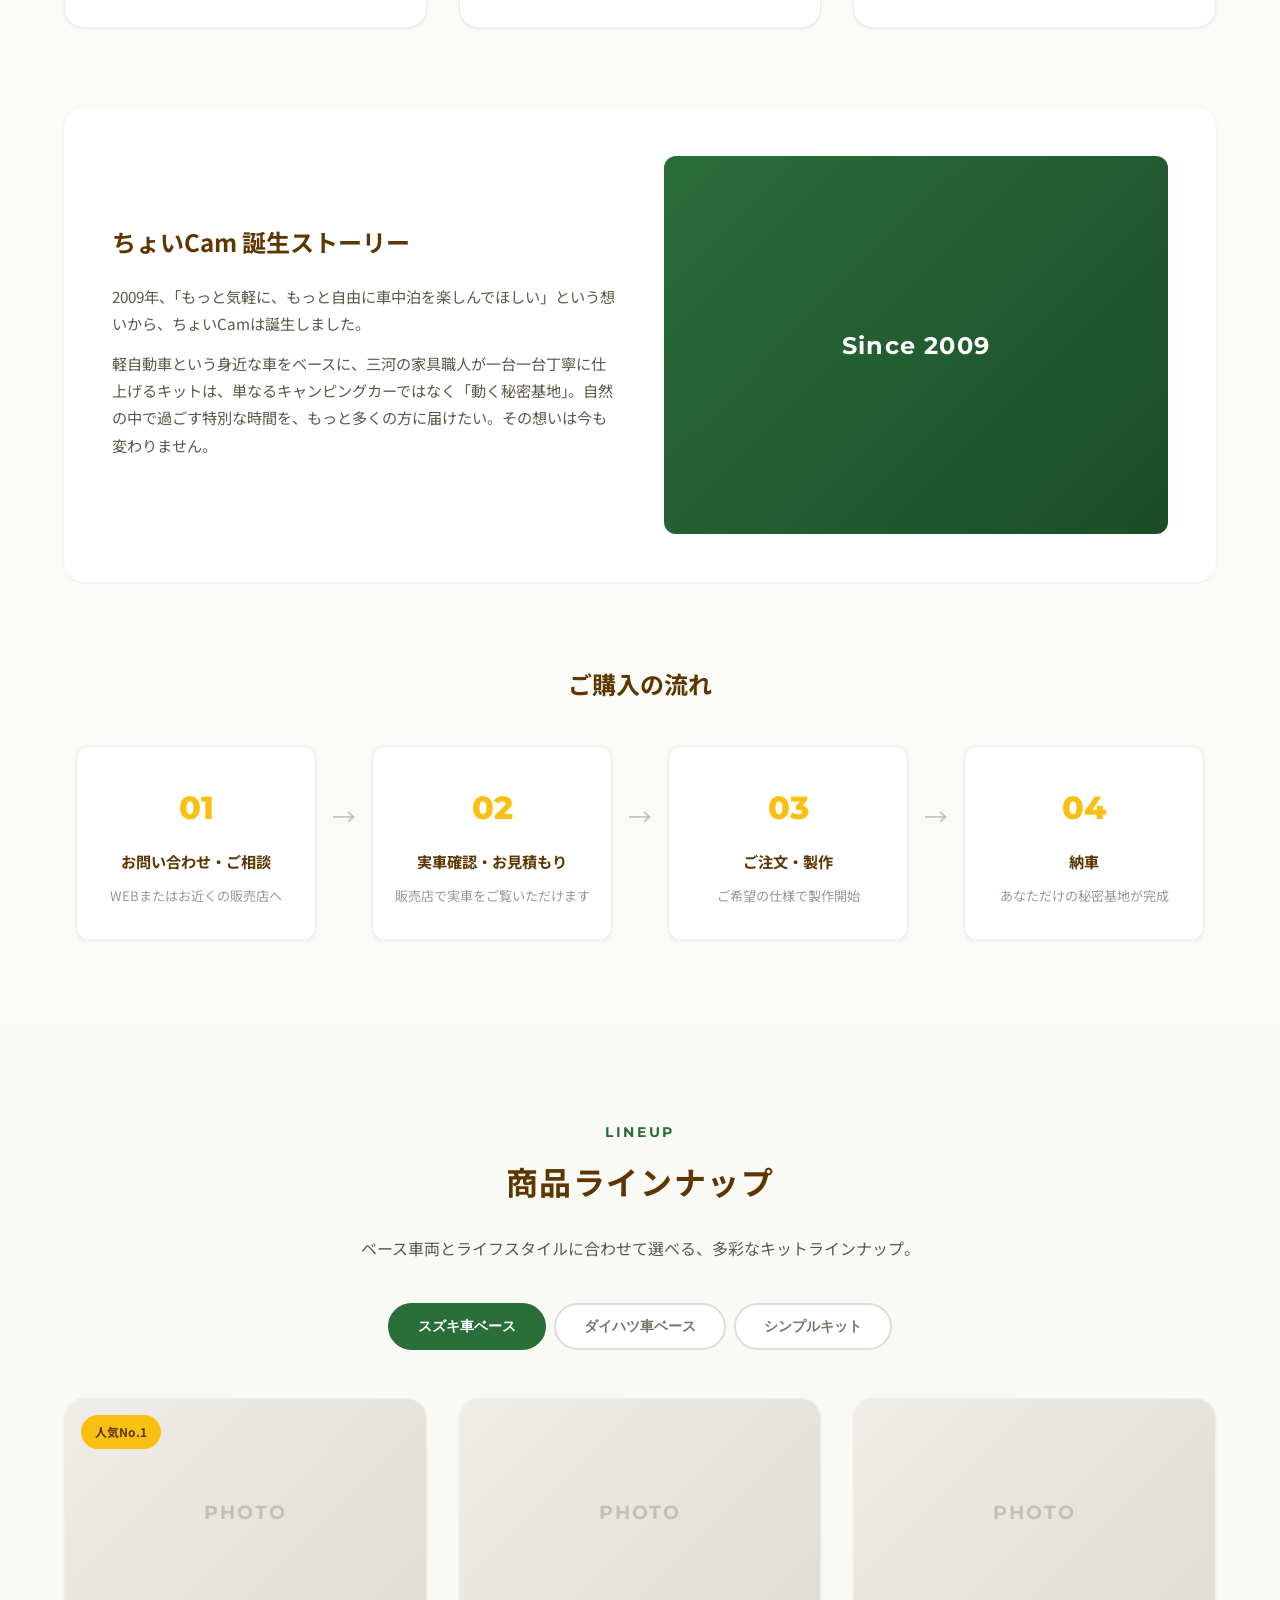
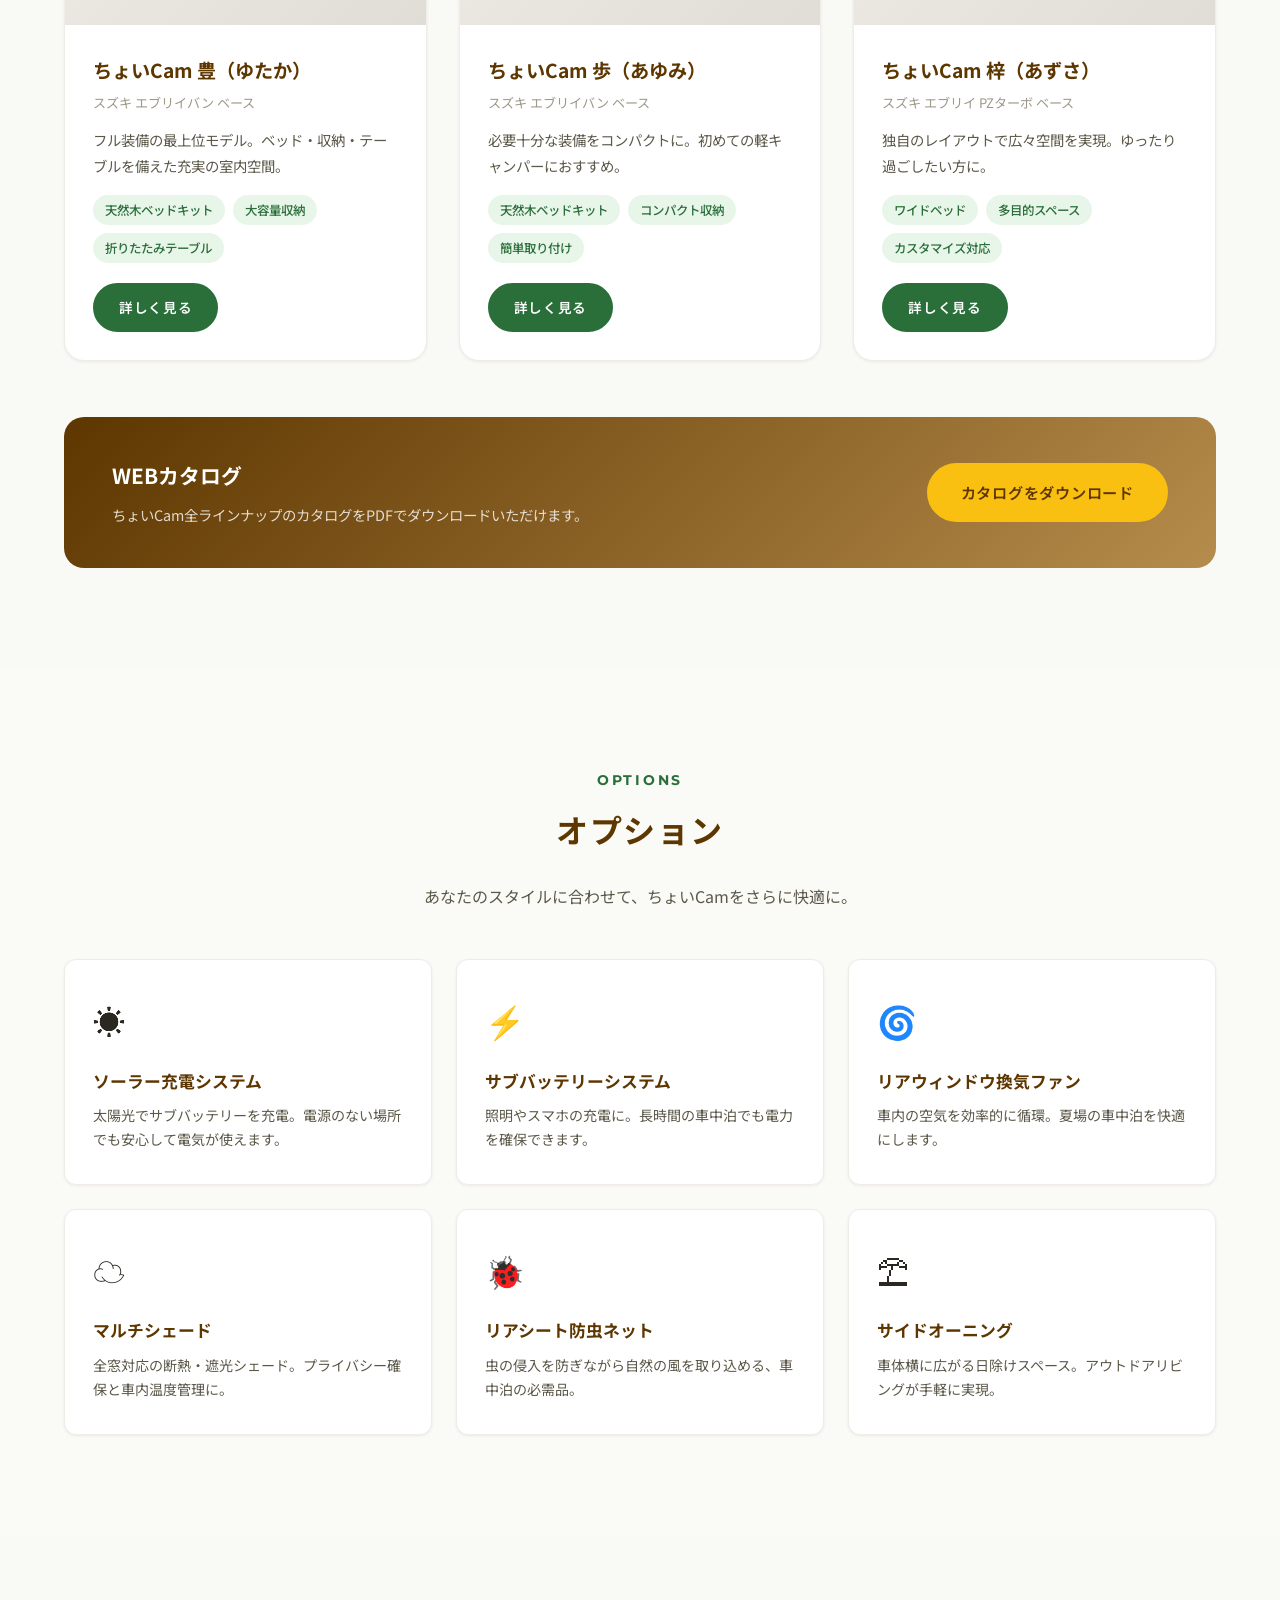
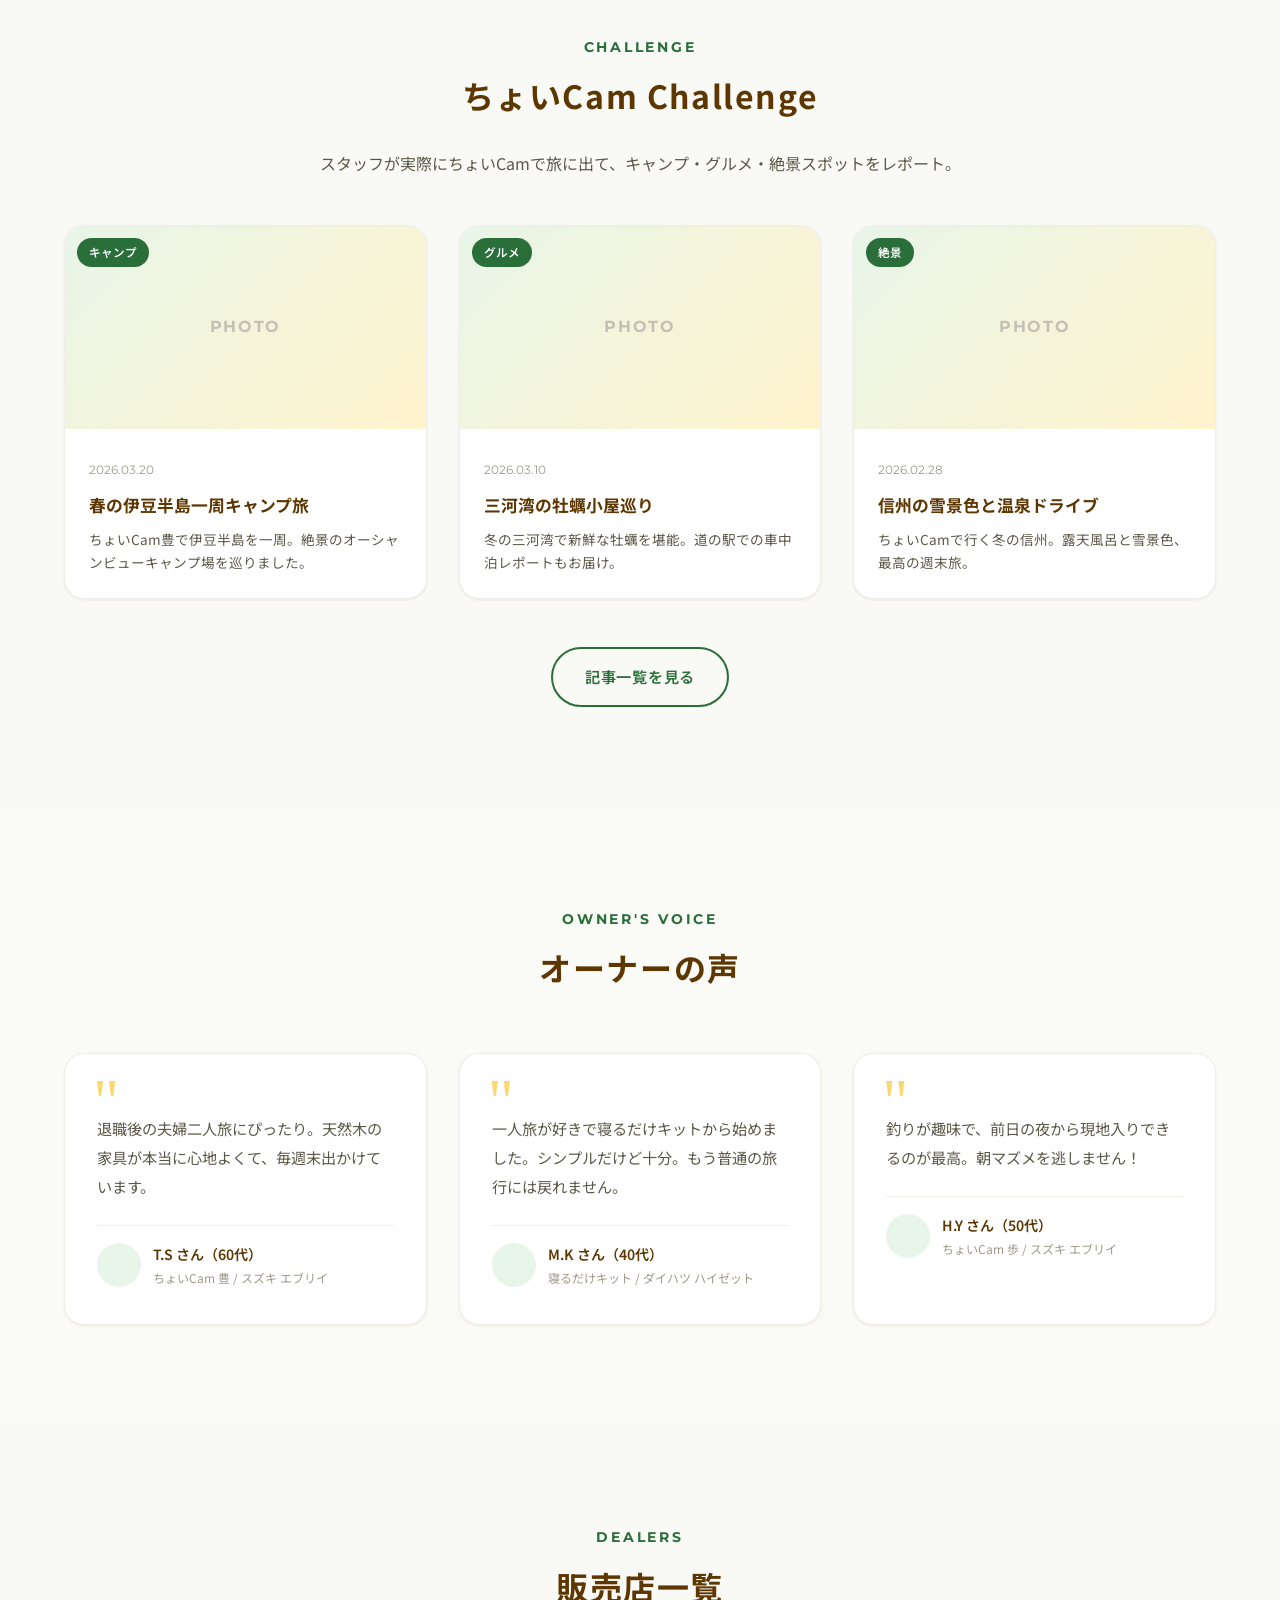
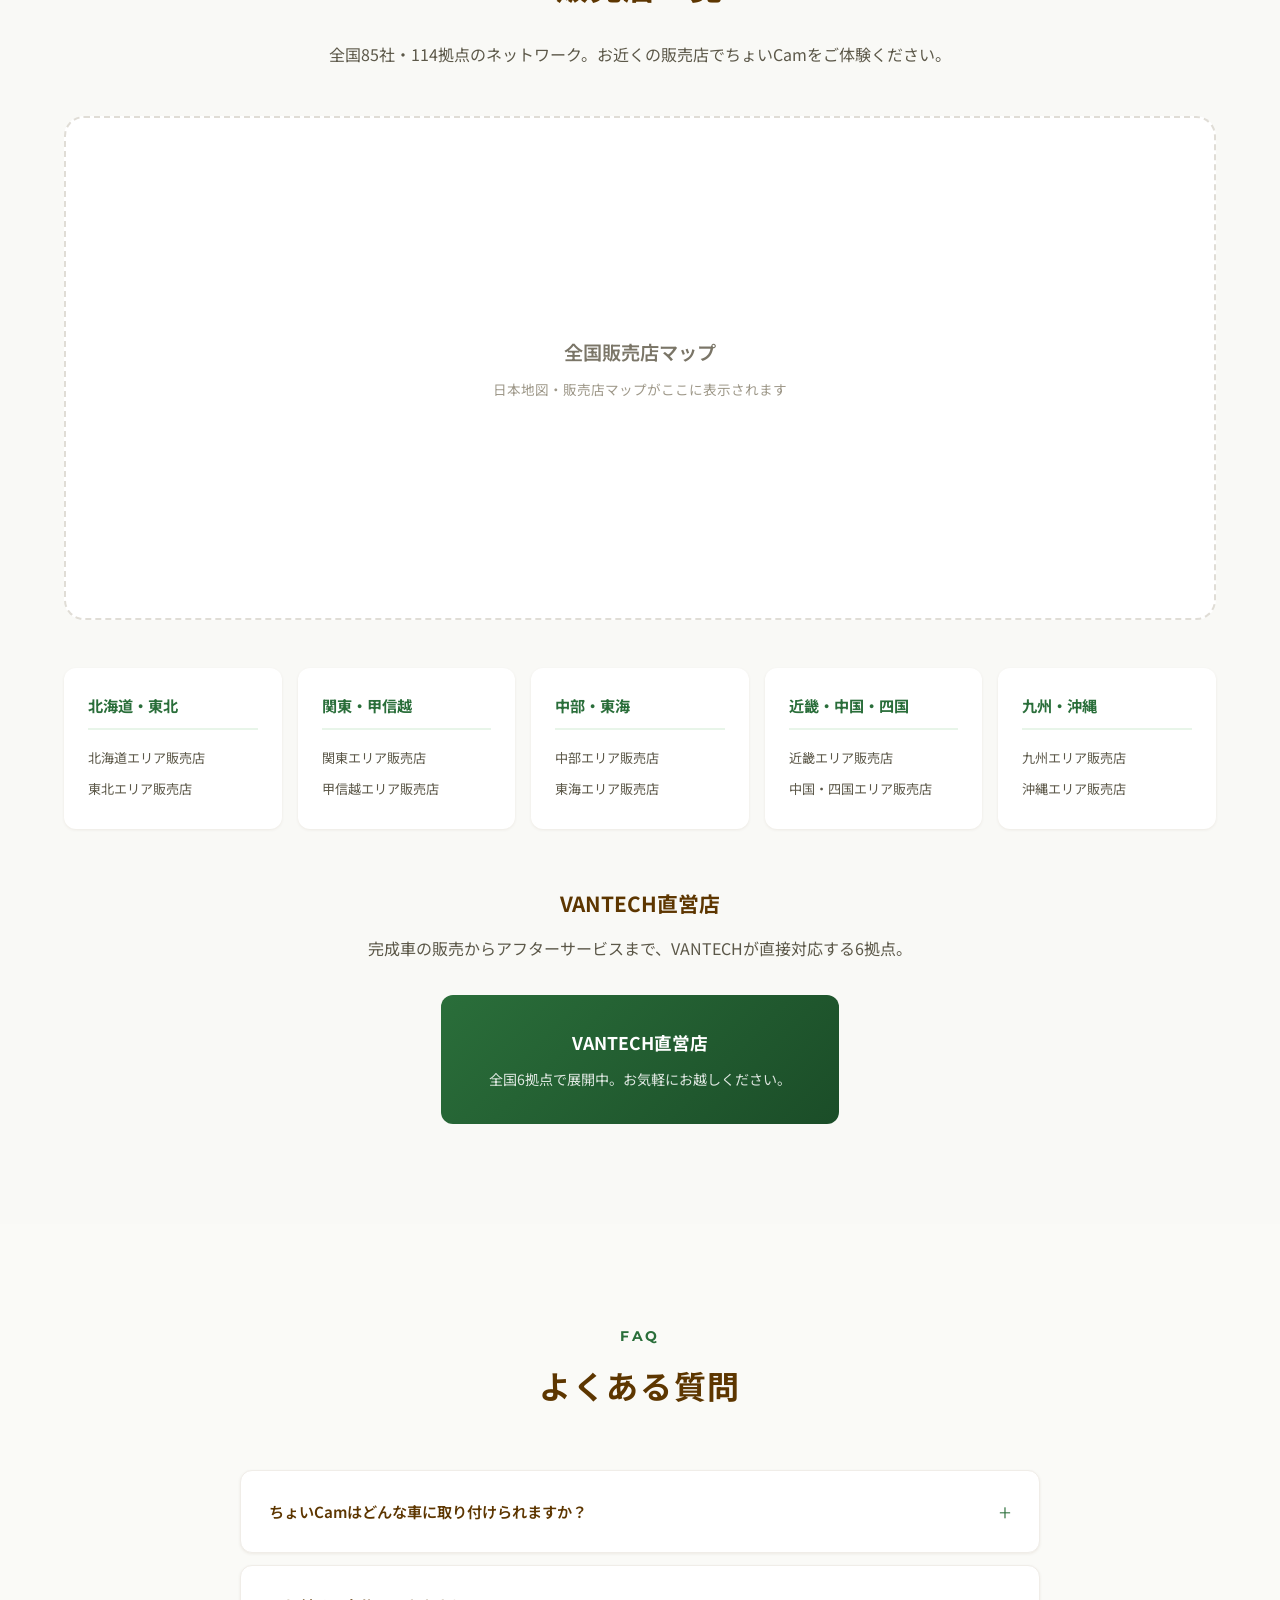
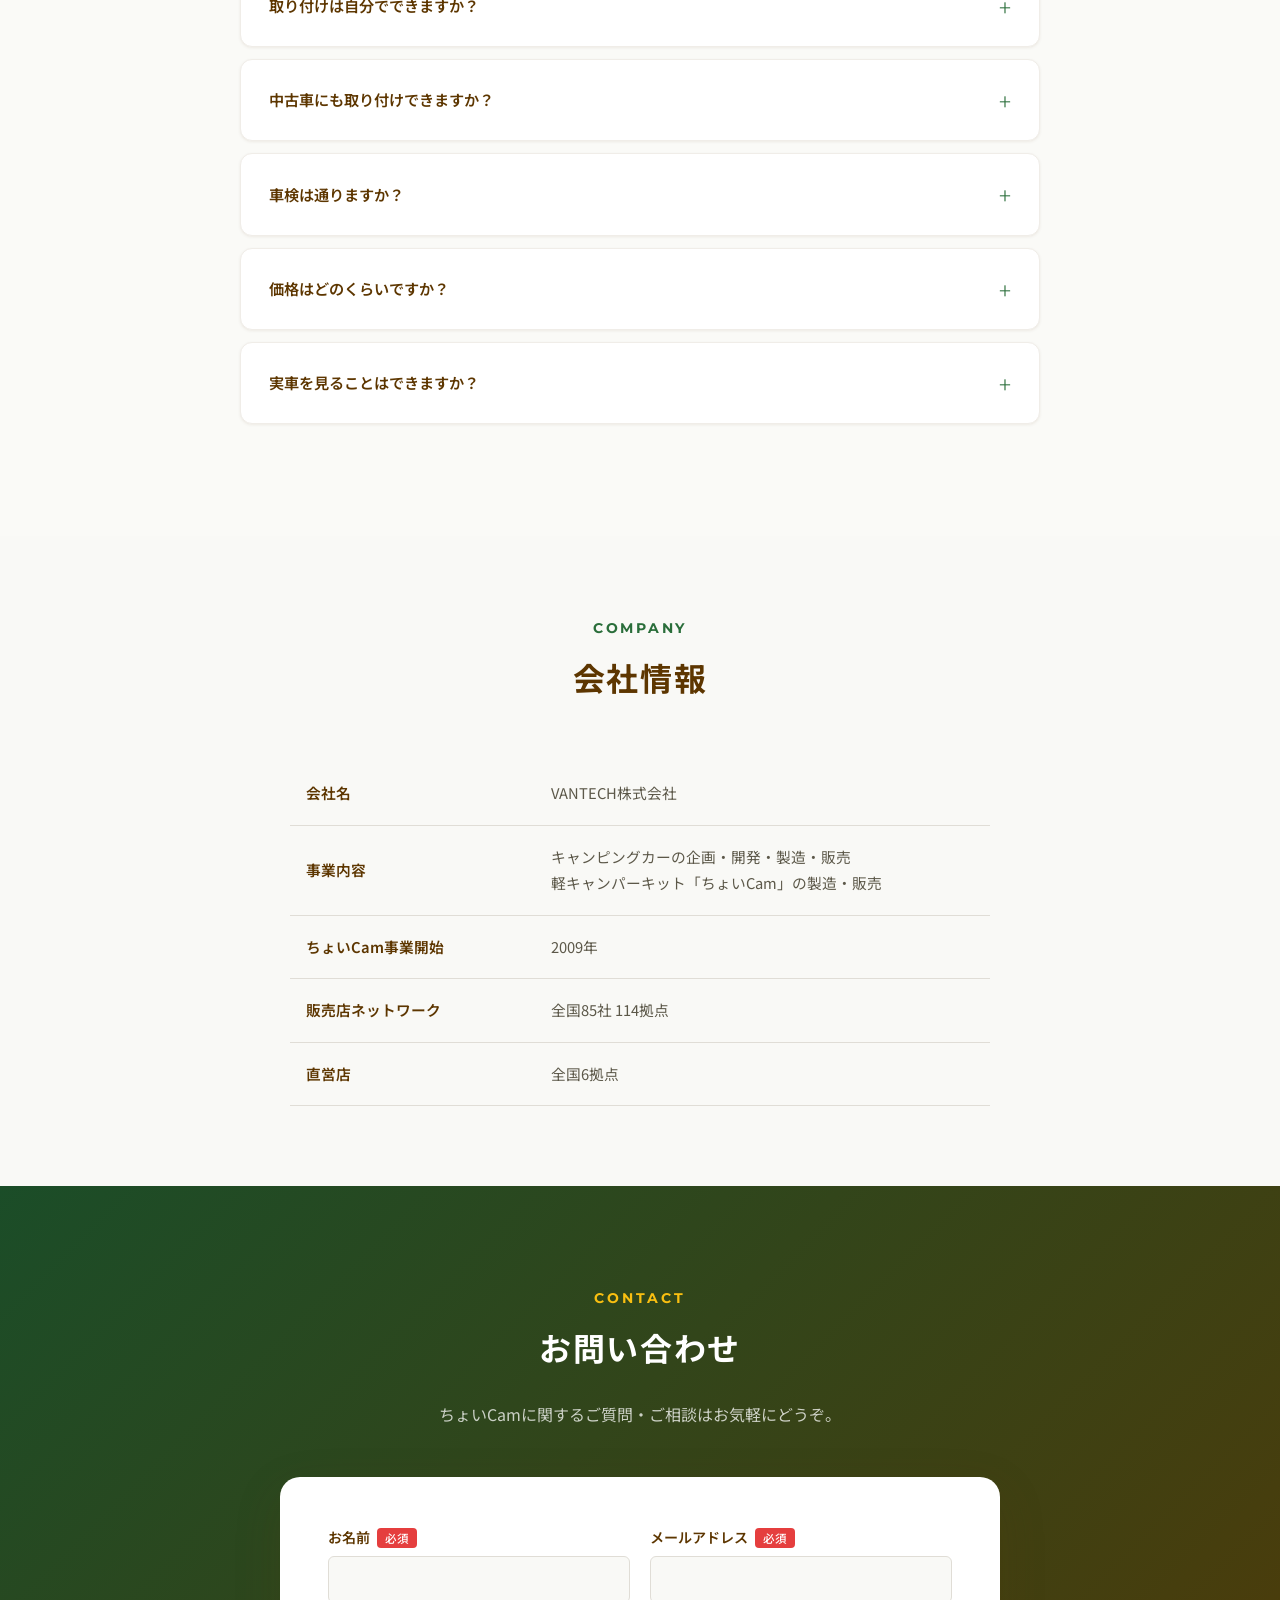
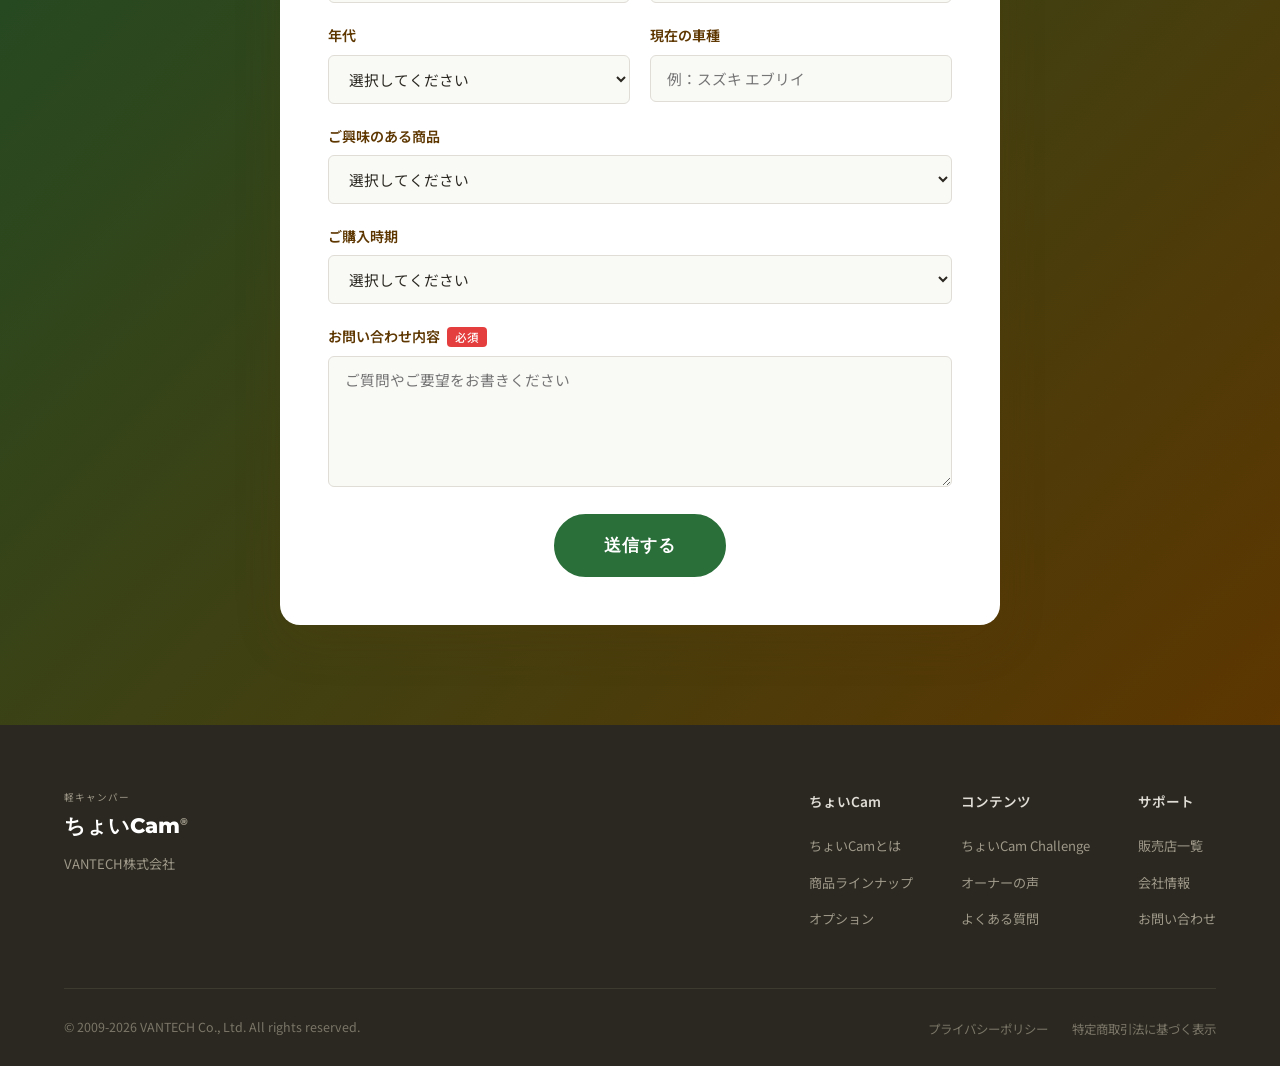
==== commit b520ac3b: "feat: add 歩/梓/豊（ダイハツ）detail pages and update lineup links - Rename yutaka.html → yutaka-daihatsu.htm" ====
--- a/index.html
+++ b/index.html
@@ -194,7 +194,7 @@
                 <li>コンパクト収納</li>
                 <li>簡単取り付け</li>
               </ul>
-              <a href="#contact" class="btn btn--small">詳しく見る</a>
+              <a href="ayumi.html" class="btn btn--small">詳しく見る</a>
             </div>
           </div>
           <div class="lineup__card fade-up delay-2">
@@ -203,14 +203,14 @@
             </div>
             <div class="lineup__card-body">
               <h3>ちょいCam 梓（あずさ）</h3>
-              <p class="lineup__card-base">スズキ エブリイバン ベース</p>
+              <p class="lineup__card-base">スズキ エブリイ PZターボ ベース</p>
               <p class="lineup__card-desc">独自のレイアウトで広々空間を実現。ゆったり過ごしたい方に。</p>
               <ul class="lineup__card-features">
                 <li>ワイドベッド</li>
                 <li>多目的スペース</li>
                 <li>カスタマイズ対応</li>
               </ul>
-              <a href="#contact" class="btn btn--small">詳しく見る</a>
+              <a href="azusa.html" class="btn btn--small">詳しく見る</a>
             </div>
           </div>
         </div>
@@ -231,7 +231,7 @@
                 <li>大容量収納</li>
                 <li>折りたたみテーブル</li>
               </ul>
-              <a href="#contact" class="btn btn--small">詳しく見る</a>
+              <a href="yutaka-daihatsu.html" class="btn btn--small">詳しく見る</a>
             </div>
           </div>
           <div class="lineup__card fade-up delay-1">
--- a/style.css
+++ b/style.css
@@ -1606,3 +1606,443 @@
   .btn { padding: 12px 24px; }
   .btn--large { padding: 14px 32px; }
 }
+
+/* ==========================================================
+   YUTAKA (豊 / SUZUKI EVERY) PAGE STYLES
+   ========================================================== */
+
+/* ---------- Section header left variant ---------- */
+.section-header--left {
+  text-align: left;
+  margin-bottom: 40px;
+}
+
+/* ---------- PAGE HERO ---------- */
+.page-hero {
+  position: relative;
+  padding: 140px 0 80px;
+  background: var(--gray-900);
+  color: var(--white);
+  overflow: hidden;
+}
+.page-hero__bg {
+  position: absolute; inset: 0;
+  background:
+    radial-gradient(circle at 20% 30%, rgba(42, 110, 58, 0.35), transparent 55%),
+    radial-gradient(circle at 85% 70%, rgba(249, 191, 17, 0.18), transparent 60%),
+    linear-gradient(135deg, #1a1810 0%, #2a2820 100%);
+  z-index: 0;
+}
+.page-hero .container { position: relative; z-index: 1; }
+
+.breadcrumb {
+  font-size: 0.8rem;
+  color: rgba(255,255,255,0.65);
+  display: flex;
+  align-items: center;
+  gap: 10px;
+  margin-bottom: 40px;
+  letter-spacing: 0.04em;
+  flex-wrap: wrap;
+}
+.breadcrumb a {
+  color: rgba(255,255,255,0.65);
+  transition: color var(--transition);
+}
+.breadcrumb a:hover { color: var(--yellow); }
+.breadcrumb__sep { opacity: 0.5; }
+.breadcrumb__current { color: var(--white); font-weight: 500; }
+
+.page-hero__content { max-width: 780px; }
+
+.page-hero__badge {
+  display: inline-block;
+  padding: 6px 16px;
+  border: 1px solid rgba(249,191,17,0.6);
+  color: var(--yellow);
+  font-family: var(--font-en);
+  font-size: 0.72rem;
+  font-weight: 700;
+  letter-spacing: 0.2em;
+  border-radius: 999px;
+  margin-bottom: 24px;
+  text-transform: uppercase;
+}
+.page-hero__sub {
+  font-size: 1rem;
+  font-weight: 500;
+  color: rgba(255,255,255,0.85);
+  margin-bottom: 16px;
+  letter-spacing: 0.05em;
+}
+.page-hero__sub span {
+  color: rgba(255,255,255,0.6);
+  font-weight: 400;
+  font-size: 0.9rem;
+  margin-left: 8px;
+}
+.page-hero__title {
+  font-size: clamp(2.4rem, 5.4vw, 4rem);
+  font-weight: 900;
+  line-height: 1.2;
+  letter-spacing: 0.01em;
+  margin-bottom: 24px;
+  color: var(--white);
+}
+.page-hero__desc {
+  font-size: 1.05rem;
+  line-height: 1.9;
+  color: rgba(255,255,255,0.82);
+}
+
+/* ---------- Main Visual ---------- */
+.yutaka-visual {
+  padding: 64px 0 40px;
+  background: var(--off-white);
+}
+.yutaka-visual__figure {
+  background: linear-gradient(180deg, var(--gray-50) 0%, var(--off-white) 100%);
+  border-radius: var(--radius-lg);
+  overflow: hidden;
+  box-shadow: var(--shadow-lg);
+  padding: 32px;
+  text-align: center;
+}
+.yutaka-visual__figure img {
+  max-height: 520px;
+  width: auto;
+  margin: 0 auto;
+  object-fit: contain;
+}
+
+/* ---------- Overview ---------- */
+.yutaka-overview {
+  padding: 80px 0;
+  background: var(--white);
+}
+.yutaka-overview__inner {
+  max-width: 820px;
+  margin: 0 auto;
+}
+.yutaka-overview__lead p {
+  font-size: 1.02rem;
+  line-height: 2.1;
+  color: var(--text);
+  margin-bottom: 1.4em;
+}
+.yutaka-overview__lead p:last-child { margin-bottom: 0; }
+.yutaka-overview__lead p:first-child {
+  font-size: 1.15rem;
+  font-weight: 500;
+  color: var(--green-dark);
+}
+
+/* ---------- Specs ---------- */
+.yutaka-specs {
+  padding: 80px 0;
+  background: var(--gray-50);
+}
+.yutaka-specs__wrap {
+  max-width: 820px;
+  margin: 0 auto;
+}
+.yutaka-specs__table {
+  width: 100%;
+  border-collapse: collapse;
+  background: var(--white);
+  border-radius: var(--radius-md);
+  overflow: hidden;
+  box-shadow: var(--shadow-md);
+}
+.yutaka-specs__table th,
+.yutaka-specs__table td {
+  padding: 16px 24px;
+  text-align: left;
+  border-bottom: 1px solid var(--gray-100);
+  font-size: 0.95rem;
+  line-height: 1.6;
+}
+.yutaka-specs__table tr:last-child th,
+.yutaka-specs__table tr:last-child td {
+  border-bottom: none;
+}
+.yutaka-specs__table th {
+  background: var(--gray-50);
+  color: var(--text);
+  font-weight: 700;
+  width: 38%;
+  border-right: 3px solid var(--yellow);
+}
+.yutaka-specs__table td {
+  color: var(--text-light);
+  font-weight: 500;
+}
+.yutaka-specs__note {
+  margin-top: 20px;
+  font-size: 0.82rem;
+  color: var(--text-muted);
+  line-height: 1.7;
+}
+
+/* ---------- Equipment ---------- */
+.yutaka-equip {
+  padding: 80px 0;
+  background: var(--white);
+}
+.yutaka-equip__intro {
+  text-align: center;
+  font-size: 1rem;
+  color: var(--text-light);
+  line-height: 2;
+  max-width: 780px;
+  margin: 0 auto 64px;
+}
+.yutaka-equip__row {
+  display: grid;
+  grid-template-columns: 1fr 1fr;
+  gap: 60px;
+  align-items: center;
+  margin-bottom: 80px;
+}
+.yutaka-equip__row:last-child { margin-bottom: 0; }
+.yutaka-equip__row--reverse .yutaka-equip__text { order: 2; }
+.yutaka-equip__row--reverse .yutaka-equip__image { order: 1; }
+
+.yutaka-equip__num {
+  display: inline-block;
+  font-family: var(--font-en);
+  font-size: 2.4rem;
+  font-weight: 800;
+  color: var(--yellow);
+  letter-spacing: 0.04em;
+  line-height: 1;
+  margin-bottom: 12px;
+}
+.yutaka-equip__text h3 {
+  font-size: 1.75rem;
+  font-weight: 800;
+  color: var(--text);
+  margin-bottom: 20px;
+  line-height: 1.3;
+}
+.yutaka-equip__text > p {
+  font-size: 0.98rem;
+  line-height: 2;
+  color: var(--text-light);
+  margin-bottom: 24px;
+}
+.yutaka-equip__features {
+  padding-left: 0;
+}
+.yutaka-equip__features li {
+  position: relative;
+  padding-left: 28px;
+  margin-bottom: 10px;
+  font-size: 0.92rem;
+  color: var(--text);
+  line-height: 1.7;
+}
+.yutaka-equip__features li::before {
+  content: '';
+  position: absolute;
+  left: 0;
+  top: 0.6em;
+  width: 18px;
+  height: 2px;
+  background: var(--yellow);
+}
+
+.yutaka-equip__image {
+  border-radius: var(--radius-md);
+  overflow: hidden;
+  box-shadow: var(--shadow-lg);
+  aspect-ratio: 3 / 2;
+}
+.yutaka-equip__image img {
+  width: 100%;
+  height: 100%;
+  object-fit: cover;
+  transition: transform 0.6s ease;
+}
+.yutaka-equip__row:hover .yutaka-equip__image img { transform: scale(1.04); }
+
+/* ---------- Gallery ---------- */
+.yutaka-gallery {
+  padding: 80px 0;
+  background: var(--gray-50);
+}
+.yutaka-gallery__grid {
+  display: grid;
+  grid-template-columns: repeat(3, 1fr);
+  gap: 16px;
+}
+.yutaka-gallery__grid figure {
+  border-radius: var(--radius-md);
+  overflow: hidden;
+  box-shadow: var(--shadow-sm);
+  aspect-ratio: 4 / 3;
+  background: var(--white);
+}
+.yutaka-gallery__grid figure img {
+  width: 100%;
+  height: 100%;
+  object-fit: cover;
+  transition: transform 0.5s ease;
+}
+.yutaka-gallery__grid figure:hover img { transform: scale(1.06); }
+
+/* ---------- Price CTA ---------- */
+.yutaka-price {
+  padding: 80px 0;
+  background: var(--white);
+}
+.yutaka-price__card {
+  max-width: 880px;
+  margin: 0 auto;
+  padding: 64px 40px;
+  background: linear-gradient(135deg, var(--green-dark) 0%, var(--green) 100%);
+  border-radius: var(--radius-lg);
+  color: var(--white);
+  text-align: center;
+  box-shadow: var(--shadow-xl);
+  position: relative;
+  overflow: hidden;
+}
+.yutaka-price__card::before {
+  content: '';
+  position: absolute;
+  top: -40%; right: -10%;
+  width: 500px; height: 500px;
+  background: radial-gradient(circle, rgba(249,191,17,0.12), transparent 70%);
+  pointer-events: none;
+}
+.yutaka-price__en {
+  display: block;
+  font-family: var(--font-en);
+  font-size: 0.8rem;
+  font-weight: 700;
+  color: var(--yellow);
+  letter-spacing: 0.3em;
+  margin-bottom: 14px;
+  position: relative;
+  z-index: 1;
+}
+.yutaka-price__title {
+  font-size: 2rem;
+  font-weight: 800;
+  margin-bottom: 24px;
+  position: relative;
+  z-index: 1;
+}
+.yutaka-price__lead {
+  font-size: 1rem;
+  line-height: 2;
+  color: rgba(255,255,255,0.92);
+  margin-bottom: 36px;
+  position: relative;
+  z-index: 1;
+}
+.yutaka-price__actions {
+  display: flex;
+  gap: 16px;
+  justify-content: center;
+  flex-wrap: wrap;
+  margin-bottom: 28px;
+  position: relative;
+  z-index: 1;
+}
+.yutaka-price__actions .btn--outline {
+  color: var(--white);
+  border-color: rgba(255,255,255,0.8);
+}
+.yutaka-price__actions .btn--outline:hover {
+  background: var(--white);
+  color: var(--green-dark);
+}
+.yutaka-price__note {
+  font-size: 0.78rem;
+  color: rgba(255,255,255,0.68);
+  line-height: 1.9;
+  position: relative;
+  z-index: 1;
+}
+
+/* ---------- Related Models ---------- */
+.yutaka-related {
+  padding: 80px 0 100px;
+  background: var(--gray-50);
+}
+.yutaka-related__grid {
+  display: grid;
+  grid-template-columns: repeat(3, 1fr);
+  gap: 24px;
+}
+.yutaka-related__card {
+  display: block;
+  padding: 32px 28px;
+  background: var(--white);
+  border-radius: var(--radius-md);
+  box-shadow: var(--shadow-sm);
+  transition: transform var(--transition), box-shadow var(--transition);
+  border: 1px solid transparent;
+}
+.yutaka-related__card:hover {
+  transform: translateY(-4px);
+  box-shadow: var(--shadow-md);
+  border-color: var(--yellow);
+}
+.yutaka-related__card h3 {
+  font-size: 1.15rem;
+  font-weight: 700;
+  margin-bottom: 12px;
+  color: var(--text);
+}
+.yutaka-related__card p {
+  font-size: 0.88rem;
+  color: var(--text-light);
+  line-height: 1.8;
+  margin-bottom: 18px;
+}
+.yutaka-related__link {
+  font-family: var(--font-en);
+  font-size: 0.82rem;
+  font-weight: 600;
+  color: var(--green);
+  letter-spacing: 0.05em;
+}
+
+/* ---------- RESPONSIVE ---------- */
+@media (max-width: 900px) {
+  .yutaka-equip__row,
+  .yutaka-equip__row--reverse {
+    grid-template-columns: 1fr;
+    gap: 32px;
+    margin-bottom: 56px;
+  }
+  .yutaka-equip__row--reverse .yutaka-equip__text,
+  .yutaka-equip__row--reverse .yutaka-equip__image { order: initial; }
+  .yutaka-gallery__grid { grid-template-columns: repeat(2, 1fr); }
+  .yutaka-related__grid { grid-template-columns: 1fr; }
+  .yutaka-specs__table th { width: 42%; }
+}
+@media (max-width: 640px) {
+  .page-hero { padding: 100px 0 60px; }
+  .page-hero__title { font-size: 2rem; }
+  .yutaka-visual { padding: 32px 0; }
+  .yutaka-visual__figure { padding: 16px; }
+  .yutaka-visual__figure img { max-height: 320px; }
+  .yutaka-overview, .yutaka-specs, .yutaka-equip, .yutaka-gallery, .yutaka-price, .yutaka-related {
+    padding: 60px 0;
+  }
+  .yutaka-equip__text h3 { font-size: 1.4rem; }
+  .yutaka-specs__table th,
+  .yutaka-specs__table td {
+    padding: 12px 14px;
+    font-size: 0.88rem;
+  }
+  .yutaka-specs__table th { width: 44%; }
+  .yutaka-price__card { padding: 40px 20px; }
+  .yutaka-price__title { font-size: 1.5rem; }
+  .yutaka-price__actions { flex-direction: column; }
+  .yutaka-price__actions .btn { width: 100%; }
+}
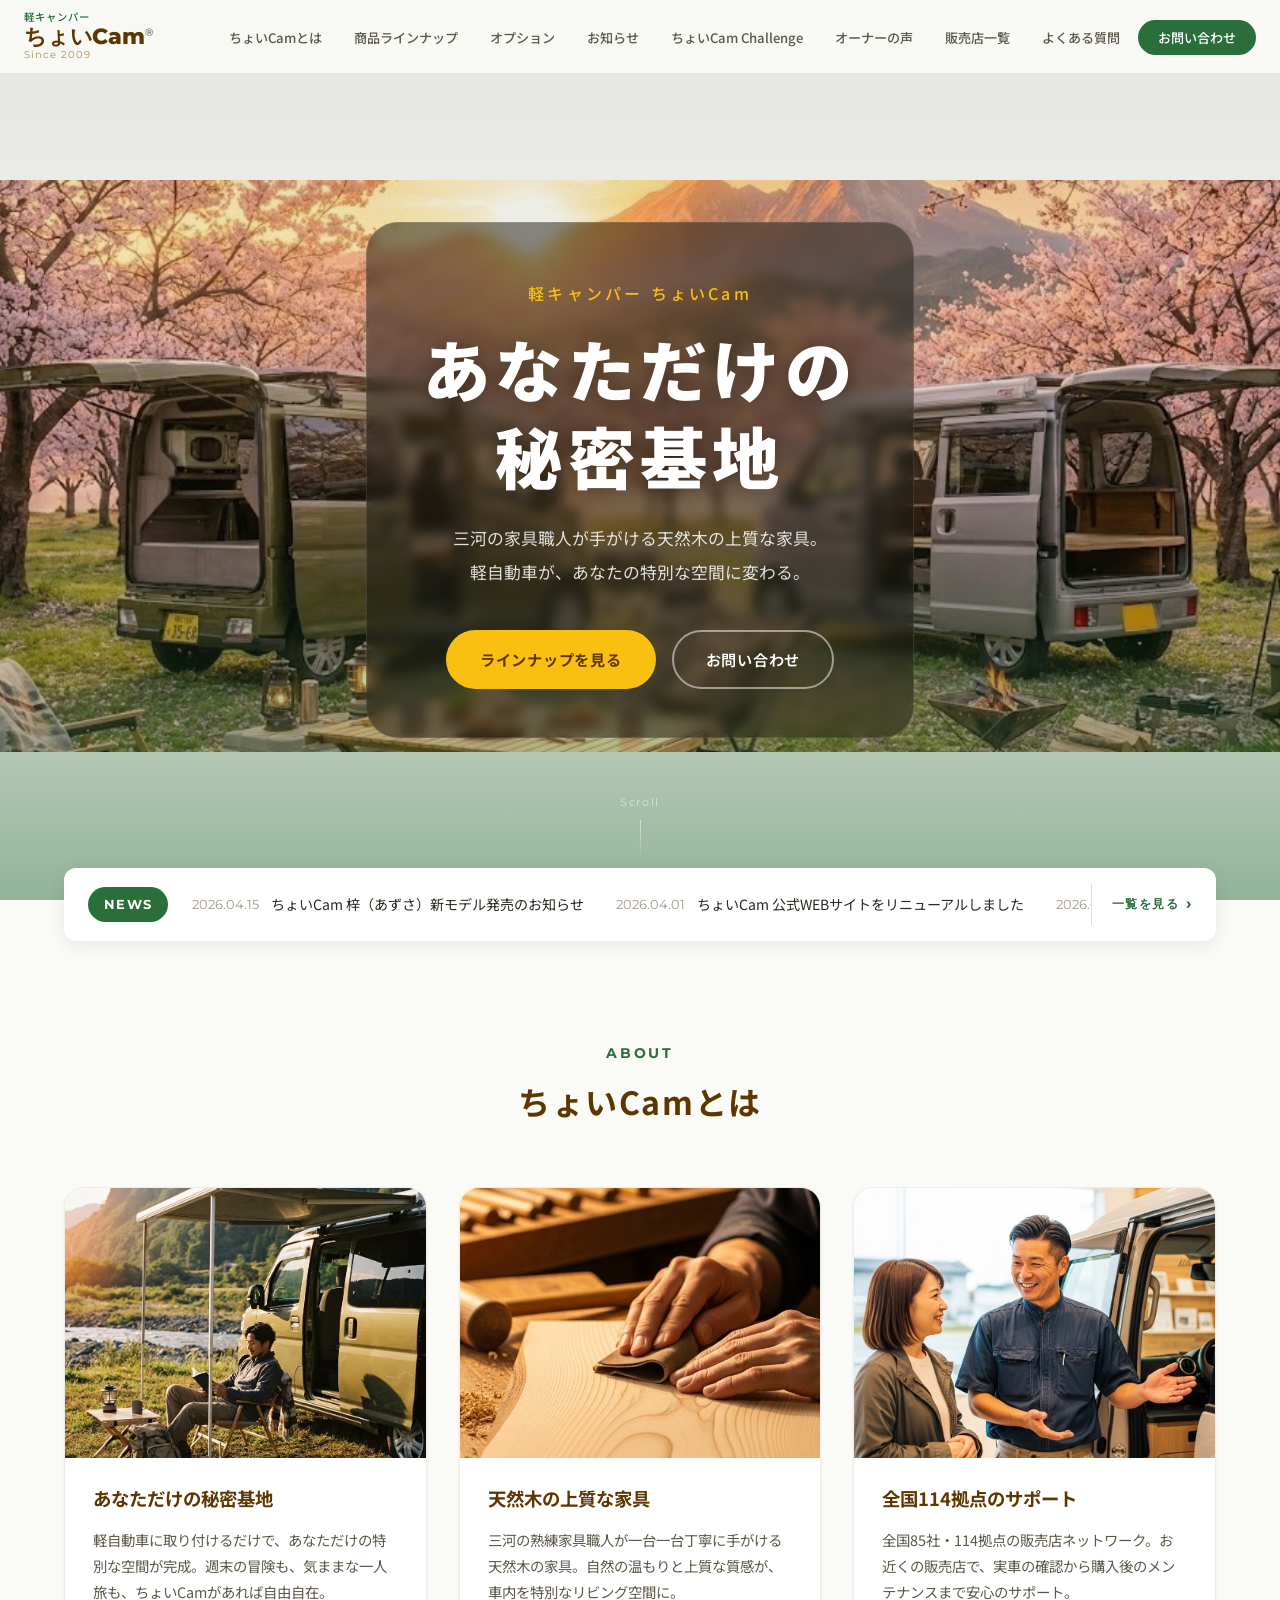
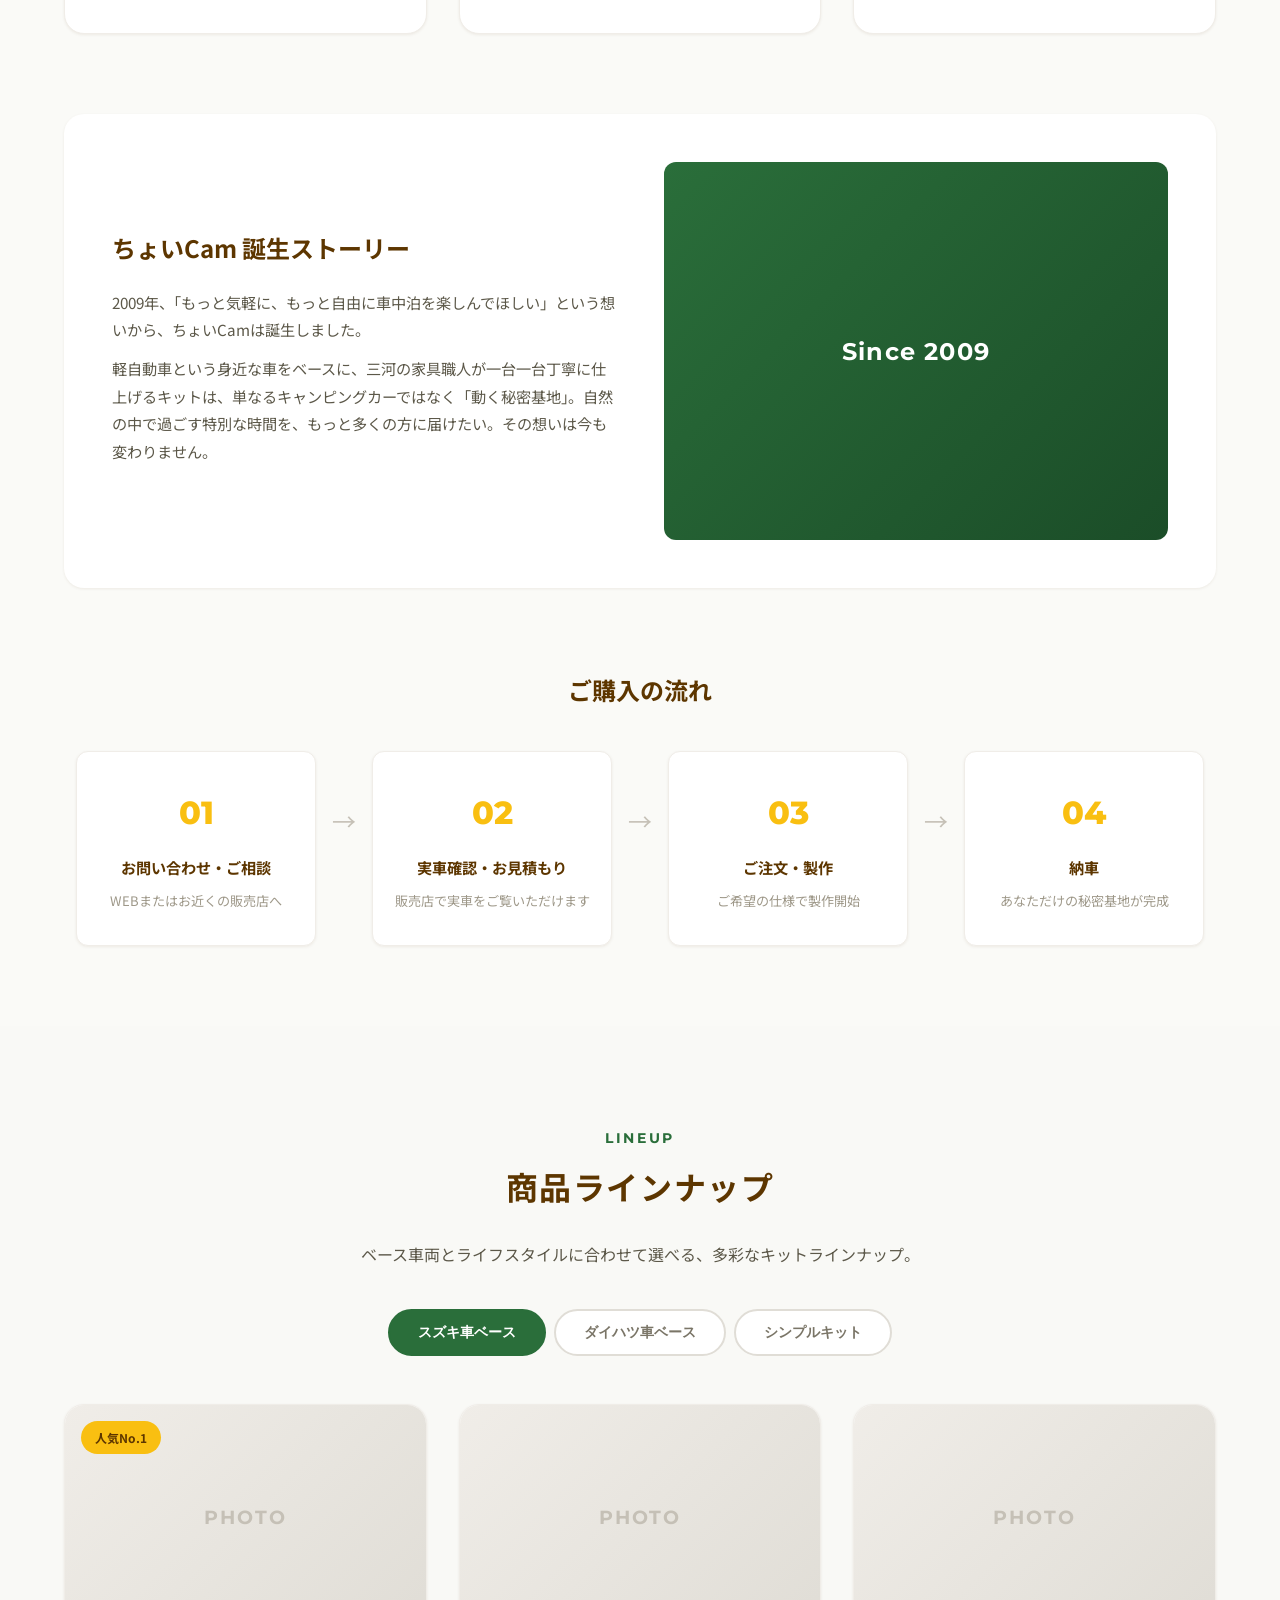
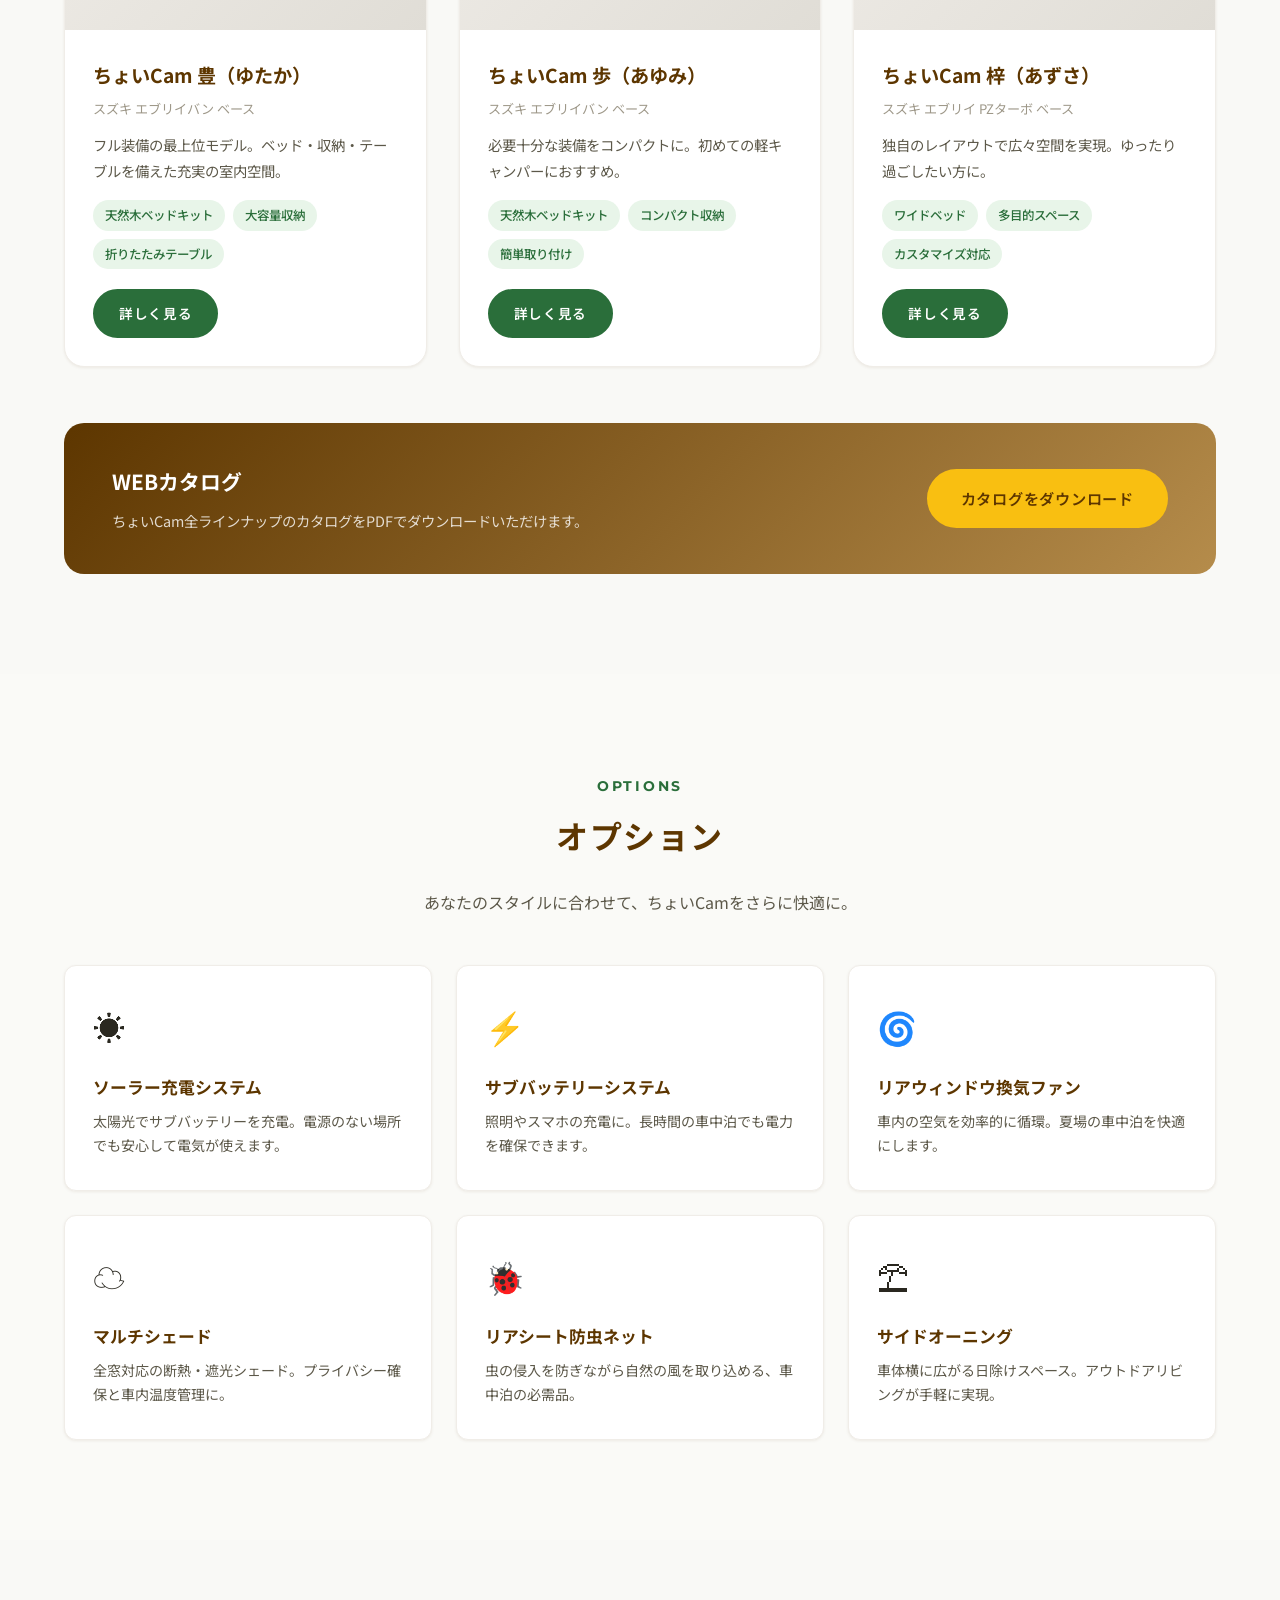
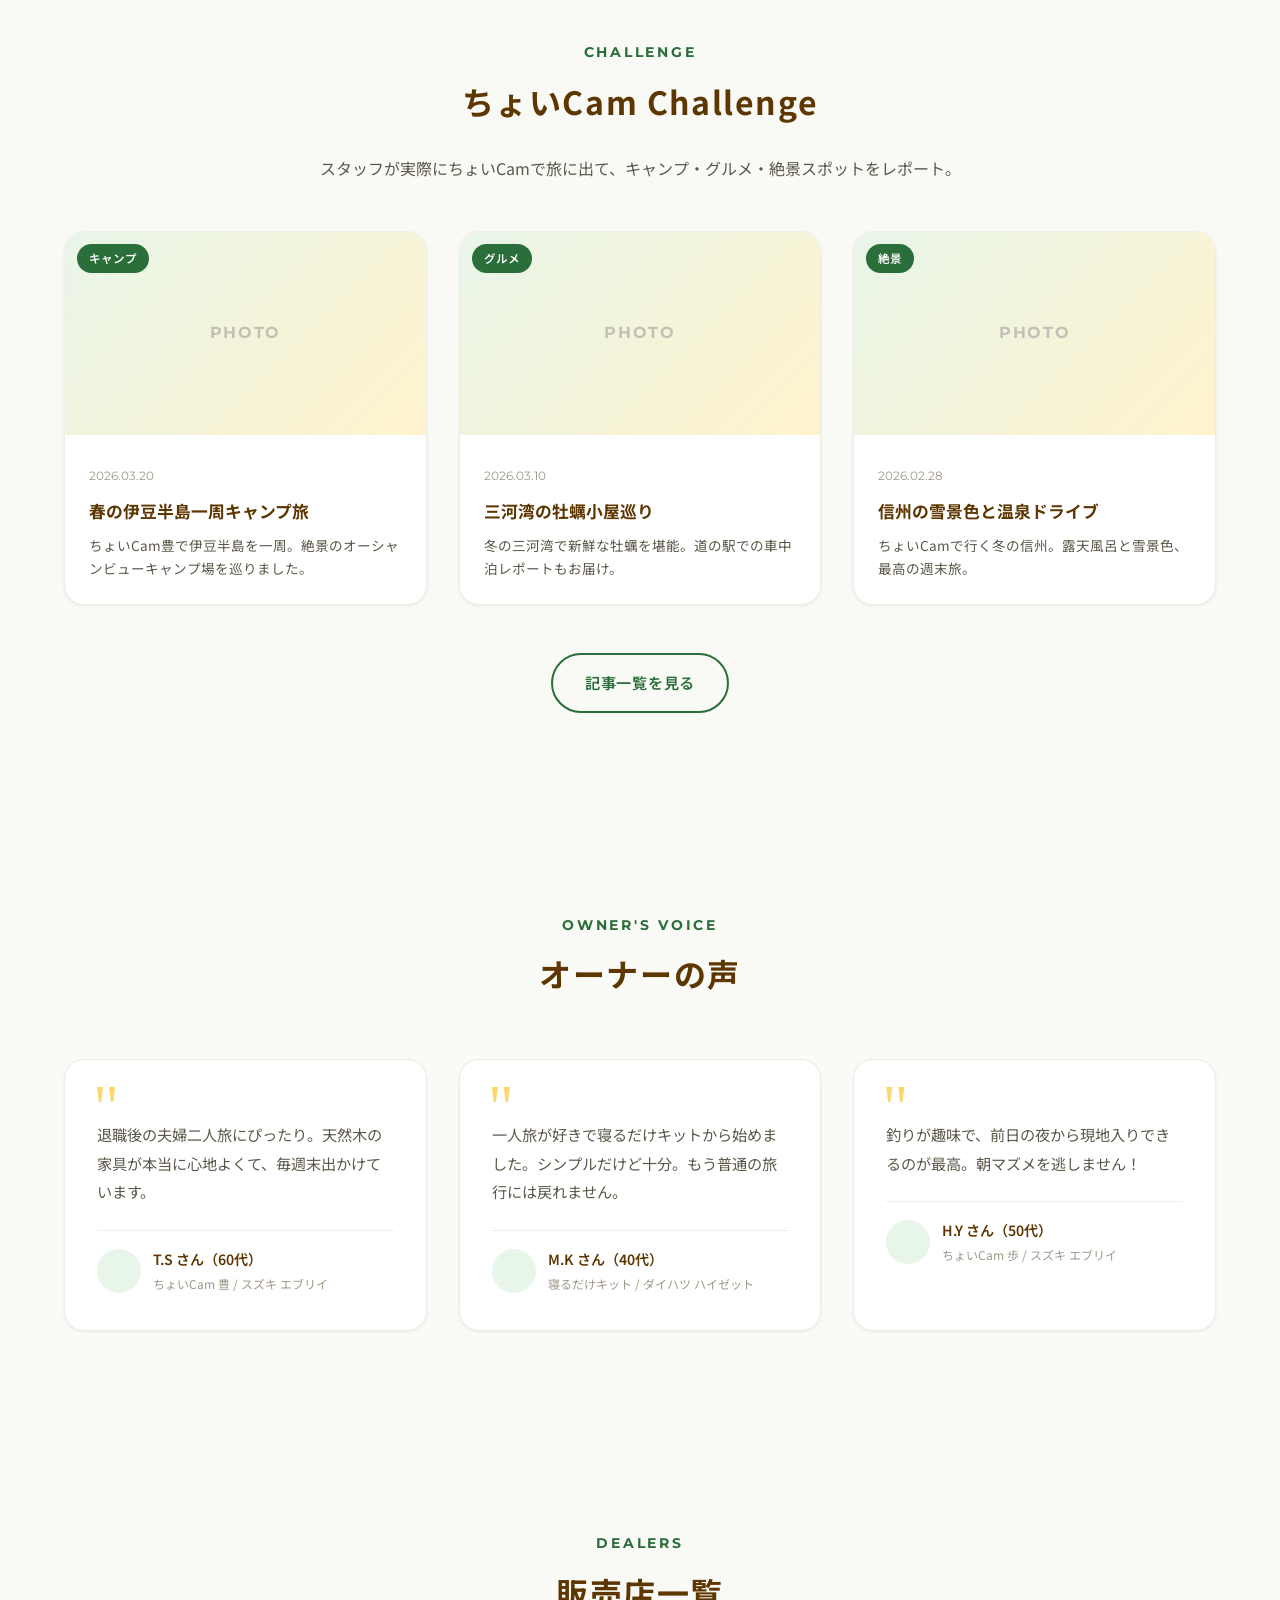
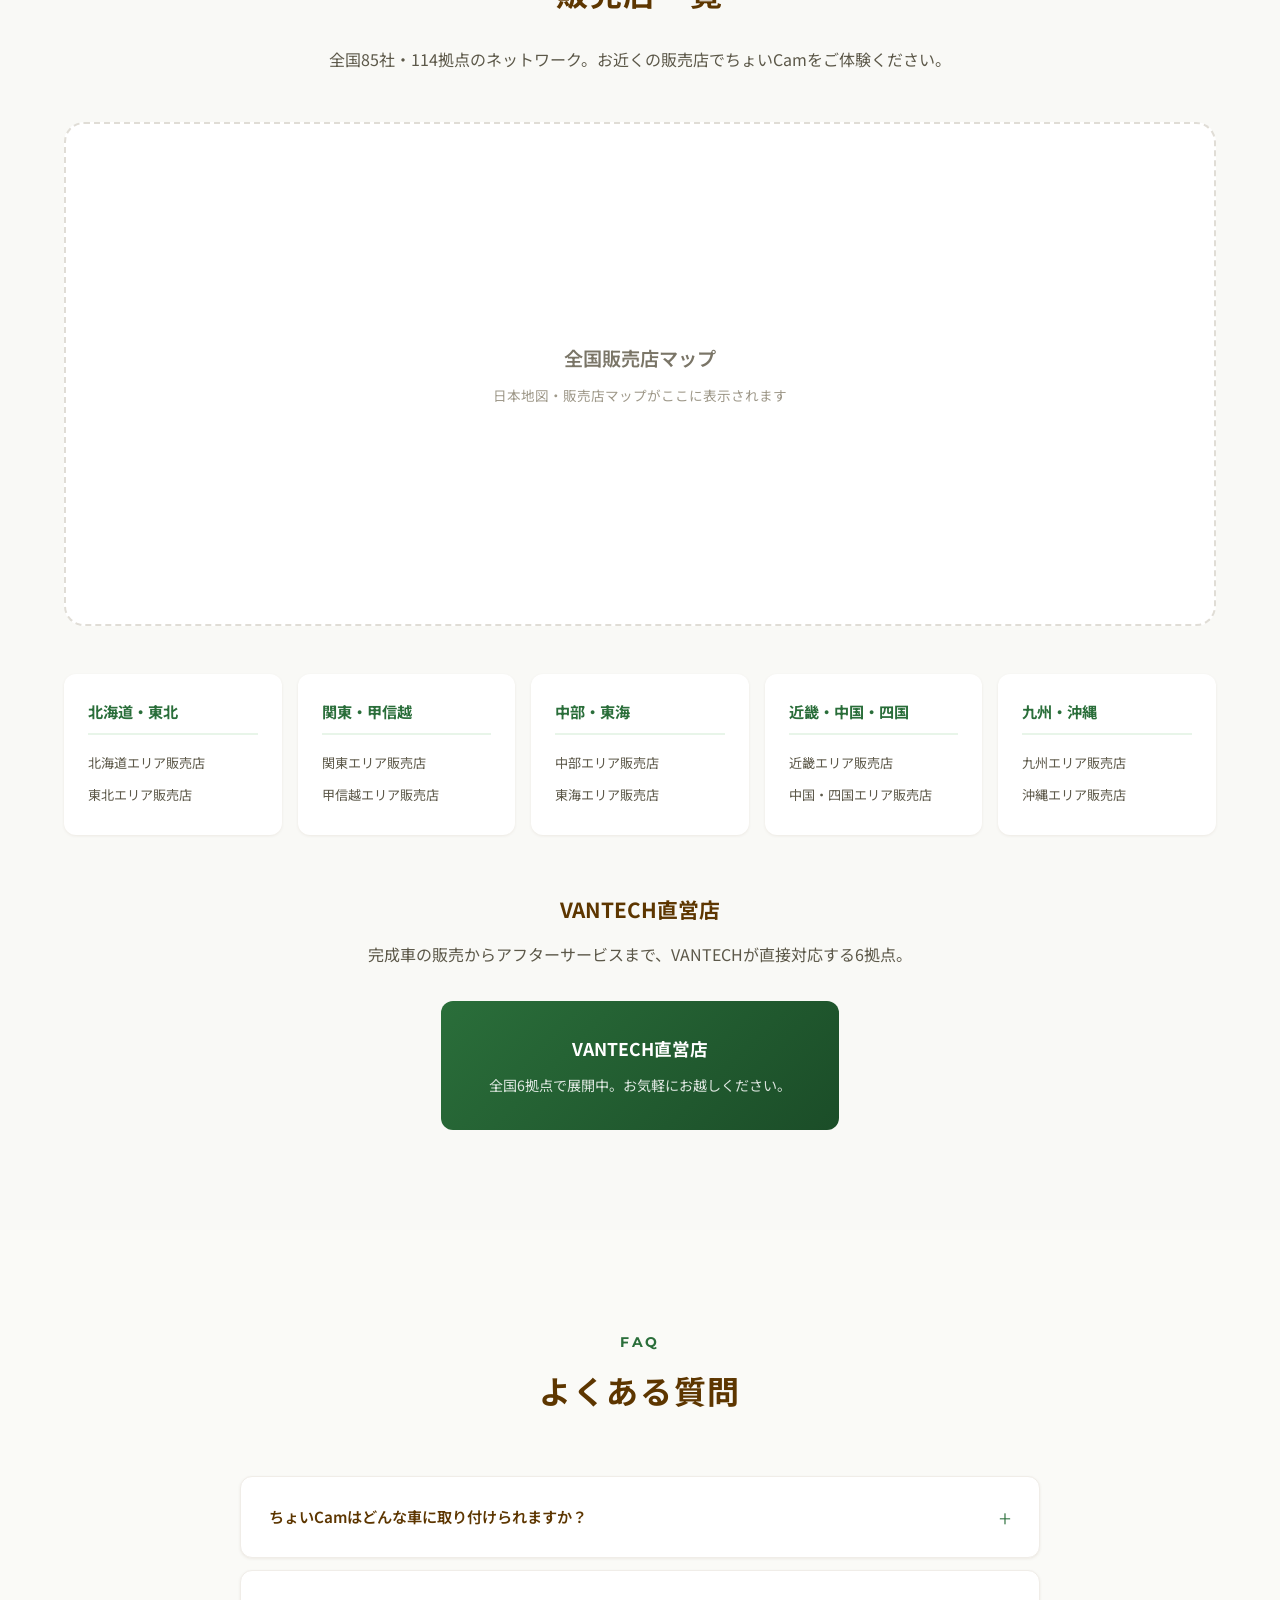
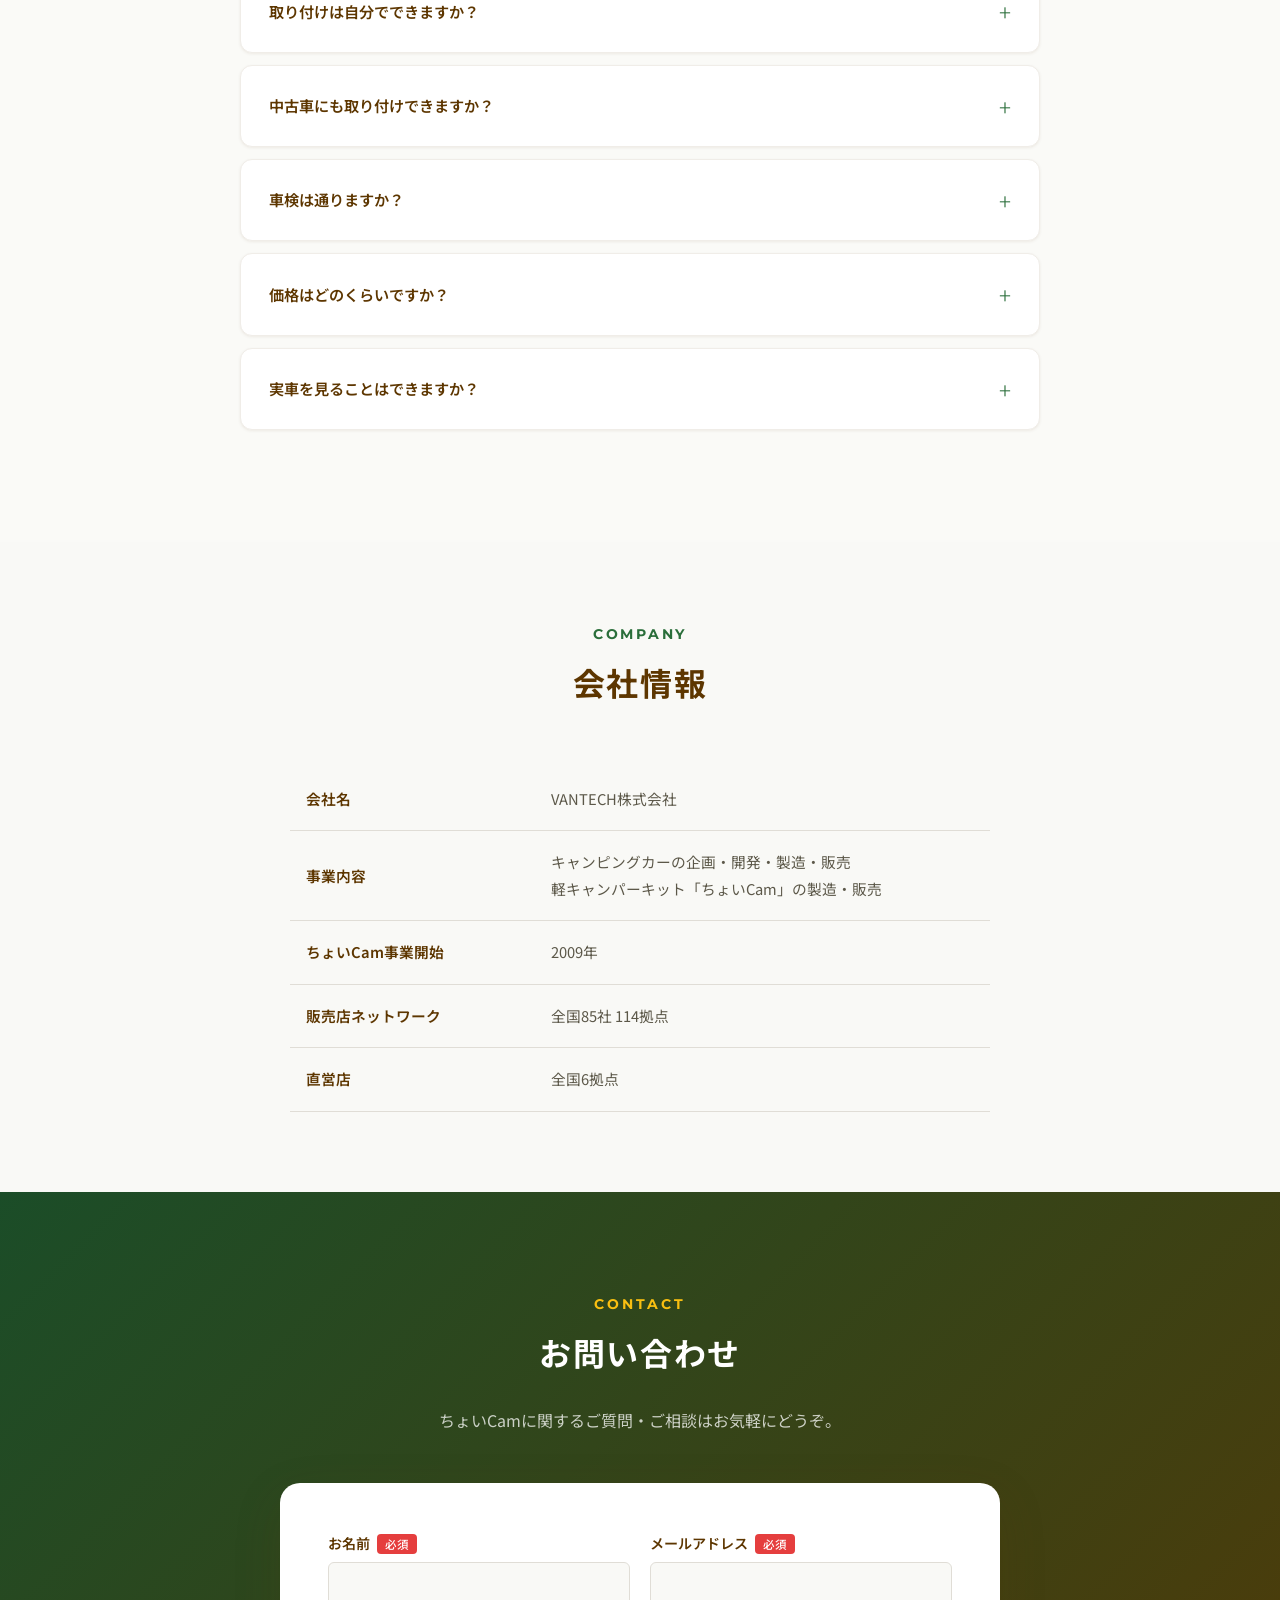
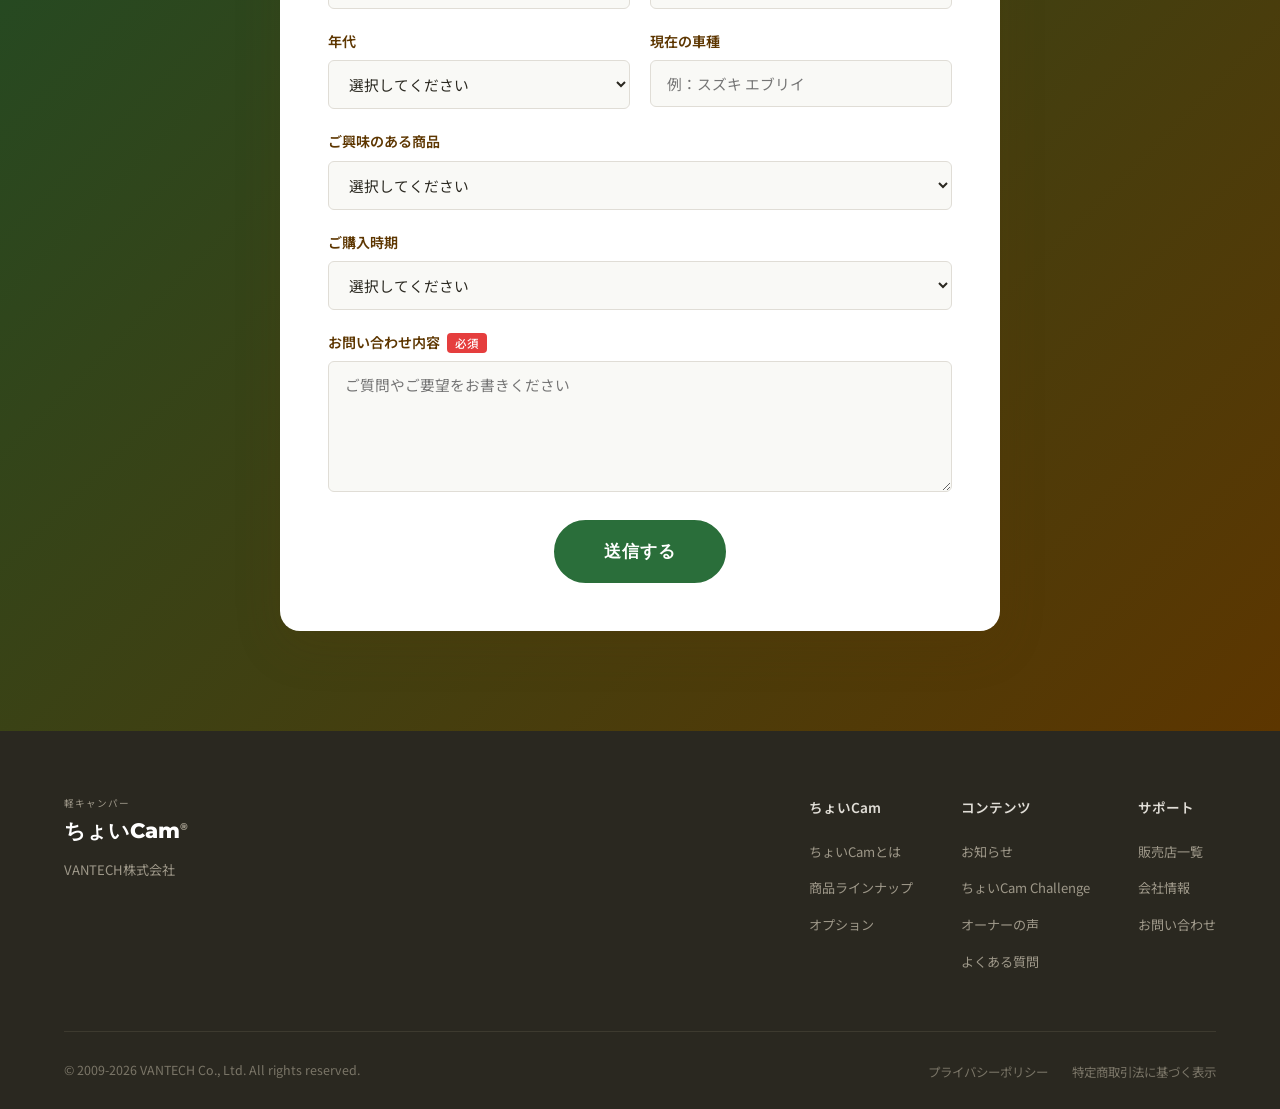
==== commit 0e1144a1: "feat: add news list and 6 news article pages - news.html: list page with sidebar (category / archive" ====
--- a/index.html
+++ b/index.html
@@ -25,6 +25,7 @@
           <li><a href="#about">ちょいCamとは</a></li>
           <li><a href="#lineup">商品ラインナップ</a></li>
           <li><a href="#options">オプション</a></li>
+          <li><a href="news.html">お知らせ</a></li>
           <li><a href="#challenge">ちょいCam Challenge</a></li>
           <li><a href="#voice">オーナーの声</a></li>
           <li><a href="#dealers">販売店一覧</a></li>
@@ -62,10 +63,11 @@
       <div class="news__bar">
         <span class="news__label">NEWS</span>
         <ul class="news__list">
-          <li><time>2026.04.01</time><a href="#">ちょいCam WEBサイトをリニューアルしました</a></li>
-          <li><time>2026.03.15</time><a href="#">春のキャンピングカーフェア出展情報を更新しました</a></li>
-          <li><time>2026.03.01</time><a href="#">新オプション「ソーラー充電システム」販売開始</a></li>
+          <li><time>2026.04.15</time><a href="news-azusa-release.html">ちょいCam 梓（あずさ）新モデル発売のお知らせ</a></li>
+          <li><time>2026.04.01</time><a href="news-renewal.html">ちょいCam 公式WEBサイトをリニューアルしました</a></li>
+          <li><time>2026.03.15</time><a href="news-fair-2026spring.html">春のキャンピングカーフェア2026 出展のお知らせ</a></li>
         </ul>
+        <a href="news.html" class="news__more">一覧を見る <span>&rsaquo;</span></a>
       </div>
     </div>
   </section>
@@ -669,6 +671,7 @@
           <div class="footer__links-col">
             <h4>コンテンツ</h4>
             <ul>
+              <li><a href="news.html">お知らせ</a></li>
               <li><a href="#challenge">ちょいCam Challenge</a></li>
               <li><a href="#voice">オーナーの声</a></li>
               <li><a href="#faq">よくある質問</a></li>
--- a/style.css
+++ b/style.css
@@ -522,6 +522,44 @@
   color: var(--green);
 }
 
+.news__more {
+  margin-left: auto;
+  flex-shrink: 0;
+  font-family: var(--font-en);
+  font-size: 0.78rem;
+  font-weight: 700;
+  letter-spacing: 0.12em;
+  color: var(--green);
+  border-left: 1px solid var(--gray-200);
+  padding: 6px 0 6px 20px;
+  transition: var(--transition);
+  display: inline-flex;
+  align-items: center;
+  gap: 6px;
+}
+.news__more span {
+  transition: transform var(--transition);
+  font-size: 1rem;
+}
+.news__more:hover {
+  color: var(--yellow-hover);
+}
+.news__more:hover span {
+  transform: translateX(4px);
+}
+@media (max-width: 640px) {
+  .news__bar { flex-wrap: wrap; }
+  .news__more {
+    margin-left: 0;
+    border-left: none;
+    border-top: 1px solid var(--gray-200);
+    padding: 10px 0 0 0;
+    margin-top: 10px;
+    width: 100%;
+    justify-content: flex-end;
+  }
+}
+
 /* ========== ABOUT ========== */
 .about {
   padding: 100px 0 80px;
@@ -2046,3 +2084,616 @@
   .yutaka-price__actions { flex-direction: column; }
   .yutaka-price__actions .btn { width: 100%; }
 }
+
+/* ==========================================================
+   NEWS / お知らせ  (list + detail)
+   ========================================================== */
+
+/* ---------- News list page ---------- */
+.news-list {
+  padding: 80px 0 100px;
+  background: var(--off-white);
+}
+.news-list__layout {
+  display: grid;
+  grid-template-columns: 1fr 300px;
+  gap: 56px;
+  align-items: start;
+}
+
+/* Main (left) */
+.news-list__main {
+  min-width: 0;
+}
+.news-list__header {
+  display: flex;
+  justify-content: space-between;
+  align-items: flex-end;
+  margin-bottom: 32px;
+  padding-bottom: 20px;
+  border-bottom: 2px solid var(--gray-100);
+  gap: 24px;
+  flex-wrap: wrap;
+}
+.news-list__count {
+  font-size: 0.85rem;
+  color: var(--text-muted);
+  font-family: var(--font-en);
+  letter-spacing: 0.05em;
+}
+.news-list__items {
+  display: flex;
+  flex-direction: column;
+}
+.news-list__item {
+  display: grid;
+  grid-template-columns: 108px 92px 1fr;
+  gap: 20px;
+  align-items: center;
+  padding: 22px 4px;
+  border-bottom: 1px solid var(--gray-100);
+  transition: background var(--transition);
+}
+.news-list__item:hover {
+  background: var(--gray-50);
+}
+.news-list__item:hover .news-list__title {
+  color: var(--green);
+}
+.news-list__date {
+  font-family: var(--font-en);
+  font-size: 0.92rem;
+  font-weight: 600;
+  color: var(--text-light);
+  letter-spacing: 0.03em;
+}
+.news-cat {
+  display: inline-block;
+  padding: 4px 10px;
+  font-size: 0.72rem;
+  font-weight: 700;
+  letter-spacing: 0.05em;
+  border-radius: 999px;
+  text-align: center;
+  min-width: 80px;
+  border: 1px solid transparent;
+}
+.news-cat--info {
+  background: var(--yellow-light);
+  color: var(--dark-brown);
+  border-color: var(--yellow);
+}
+.news-cat--campaign {
+  background: #FFE6E0;
+  color: #A13D1F;
+  border-color: #E88668;
+}
+.news-cat--event {
+  background: var(--green-light);
+  color: var(--green-dark);
+  border-color: var(--green);
+}
+.news-cat--column {
+  background: #F0E8DC;
+  color: var(--dark-brown);
+  border-color: var(--brown);
+}
+.news-list__title {
+  font-size: 1rem;
+  font-weight: 500;
+  color: var(--text);
+  line-height: 1.7;
+  transition: color var(--transition);
+}
+
+/* Pagination (static) */
+.news-list__pager {
+  display: flex;
+  justify-content: center;
+  gap: 8px;
+  margin-top: 40px;
+}
+.news-list__pager a,
+.news-list__pager span {
+  min-width: 40px;
+  height: 40px;
+  display: inline-flex;
+  align-items: center;
+  justify-content: center;
+  padding: 0 12px;
+  font-family: var(--font-en);
+  font-size: 0.9rem;
+  font-weight: 600;
+  color: var(--text-light);
+  border: 1px solid var(--gray-200);
+  border-radius: var(--radius-sm);
+  background: var(--white);
+  transition: var(--transition);
+}
+.news-list__pager a:hover {
+  border-color: var(--green);
+  color: var(--green);
+}
+.news-list__pager .is-current {
+  background: var(--green);
+  color: var(--white);
+  border-color: var(--green);
+}
+
+/* ---------- Sidebar ---------- */
+.news-side {
+  display: flex;
+  flex-direction: column;
+  gap: 36px;
+  position: sticky;
+  top: 96px;
+}
+.news-side__block {
+  background: var(--white);
+  border: 1px solid var(--gray-100);
+  border-radius: var(--radius-md);
+  padding: 24px 22px;
+}
+.news-side__title {
+  font-family: var(--font-en);
+  font-size: 0.78rem;
+  font-weight: 700;
+  color: var(--green);
+  letter-spacing: 0.2em;
+  margin-bottom: 4px;
+}
+.news-side__title-ja {
+  display: block;
+  font-family: var(--font-ja);
+  font-size: 1rem;
+  font-weight: 700;
+  color: var(--text);
+  letter-spacing: 0.02em;
+  margin-bottom: 16px;
+  padding-bottom: 14px;
+  border-bottom: 1px solid var(--gray-100);
+}
+.news-side__list {
+  display: flex;
+  flex-direction: column;
+  gap: 4px;
+}
+.news-side__list a {
+  display: flex;
+  justify-content: space-between;
+  align-items: center;
+  padding: 10px 4px;
+  font-size: 0.9rem;
+  color: var(--text-light);
+  border-bottom: 1px dotted var(--gray-200);
+  transition: var(--transition);
+}
+.news-side__list a:last-child { border-bottom: none; }
+.news-side__list a:hover {
+  color: var(--green);
+  padding-left: 10px;
+}
+.news-side__list-count {
+  font-family: var(--font-en);
+  font-size: 0.75rem;
+  color: var(--text-muted);
+  margin-left: 8px;
+}
+.news-side__popular {
+  display: flex;
+  flex-direction: column;
+  gap: 18px;
+}
+.news-side__popular-item {
+  display: grid;
+  grid-template-columns: 36px 1fr;
+  gap: 12px;
+  align-items: flex-start;
+}
+.news-side__popular-rank {
+  font-family: var(--font-en);
+  font-size: 1.8rem;
+  font-weight: 800;
+  color: var(--yellow);
+  line-height: 1;
+}
+.news-side__popular-text time {
+  display: block;
+  font-family: var(--font-en);
+  font-size: 0.72rem;
+  color: var(--text-muted);
+  margin-bottom: 4px;
+  letter-spacing: 0.04em;
+}
+.news-side__popular-text a {
+  font-size: 0.88rem;
+  color: var(--text);
+  line-height: 1.6;
+  font-weight: 500;
+}
+.news-side__popular-text a:hover { color: var(--green); }
+
+/* ---------- Article detail ---------- */
+.article-hero {
+  padding: 130px 0 40px;
+  background: linear-gradient(180deg, var(--gray-50) 0%, var(--off-white) 100%);
+}
+.article-hero__meta {
+  display: flex;
+  align-items: center;
+  gap: 14px;
+  margin-bottom: 18px;
+  flex-wrap: wrap;
+}
+.article-hero__date {
+  font-family: var(--font-en);
+  font-size: 0.95rem;
+  font-weight: 600;
+  color: var(--text-light);
+  letter-spacing: 0.04em;
+}
+.article-hero__title {
+  font-size: clamp(1.6rem, 3.2vw, 2.4rem);
+  font-weight: 800;
+  line-height: 1.5;
+  color: var(--text);
+  max-width: 860px;
+  letter-spacing: 0.02em;
+}
+.article-hero__visual {
+  margin-top: 40px;
+  max-width: 960px;
+  margin-left: auto;
+  margin-right: auto;
+  border-radius: var(--radius-lg);
+  overflow: hidden;
+  box-shadow: var(--shadow-lg);
+  aspect-ratio: 16 / 9;
+  background: linear-gradient(135deg, var(--green-dark) 0%, var(--brown) 100%);
+  position: relative;
+}
+.article-hero__visual img {
+  width: 100%;
+  height: 100%;
+  object-fit: cover;
+  display: block;
+}
+.article-hero__visual--gradient {
+  display: flex;
+  align-items: center;
+  justify-content: center;
+}
+.article-hero__visual--gradient span {
+  font-family: var(--font-en);
+  font-size: 2rem;
+  font-weight: 800;
+  letter-spacing: 0.2em;
+  color: rgba(255,255,255,0.88);
+}
+.article-hero__visual--info    { background: linear-gradient(135deg, #5D3600 0%, #F9BF11 100%); }
+.article-hero__visual--campaign{ background: linear-gradient(135deg, #A13D1F 0%, #F4A261 100%); }
+.article-hero__visual--event   { background: linear-gradient(135deg, var(--green-dark) 0%, var(--green) 100%); }
+.article-hero__visual--column  { background: linear-gradient(135deg, #5D3600 0%, #B58C4B 100%); }
+
+/* Article body */
+.article-body {
+  padding: 60px 0 40px;
+  background: var(--off-white);
+}
+.article-body__inner {
+  max-width: 820px;
+  margin: 0 auto;
+  font-size: 1rem;
+  line-height: 2;
+  color: var(--text);
+}
+.article-body__inner p {
+  margin-bottom: 1.6em;
+}
+.article-body__inner p:last-child { margin-bottom: 0; }
+.article-body__inner h2 {
+  font-size: 1.4rem;
+  font-weight: 700;
+  color: var(--green-dark);
+  margin: 2.4em 0 1em;
+  padding-bottom: 14px;
+  border-bottom: 2px solid var(--yellow);
+  letter-spacing: 0.02em;
+}
+.article-body__inner h3 {
+  font-size: 1.15rem;
+  font-weight: 700;
+  color: var(--text);
+  margin: 2em 0 0.8em;
+  padding-left: 14px;
+  border-left: 4px solid var(--green);
+  letter-spacing: 0.02em;
+}
+.article-body__inner ul,
+.article-body__inner ol {
+  margin: 0 0 1.6em 1.5em;
+  padding: 0;
+}
+.article-body__inner ul { list-style: none; }
+.article-body__inner ul li {
+  position: relative;
+  padding-left: 18px;
+  margin-bottom: 8px;
+}
+.article-body__inner ul li::before {
+  content: '';
+  position: absolute;
+  left: 0; top: 0.85em;
+  width: 8px; height: 8px;
+  background: var(--yellow);
+  border-radius: 50%;
+}
+.article-body__inner ol {
+  list-style: decimal;
+}
+.article-body__inner ol li {
+  margin-bottom: 8px;
+  padding-left: 6px;
+}
+.article-body__inner blockquote {
+  margin: 2em 0;
+  padding: 20px 28px;
+  background: var(--gray-50);
+  border-left: 4px solid var(--brown);
+  border-radius: 0 var(--radius-sm) var(--radius-sm) 0;
+  color: var(--text-light);
+  font-size: 0.96rem;
+  line-height: 1.9;
+}
+.article-body__figure {
+  margin: 2.4em 0;
+  border-radius: var(--radius-md);
+  overflow: hidden;
+  box-shadow: var(--shadow-sm);
+}
+.article-body__figure img {
+  width: 100%;
+  height: auto;
+}
+.article-body__figure figcaption {
+  padding: 10px 16px;
+  background: var(--gray-50);
+  font-size: 0.82rem;
+  color: var(--text-muted);
+  text-align: center;
+}
+.article-body__table {
+  width: 100%;
+  border-collapse: separate;
+  border-spacing: 0;
+  margin: 2em 0;
+  background: var(--white);
+  border-radius: var(--radius-sm);
+  overflow: hidden;
+  box-shadow: var(--shadow-sm);
+}
+.article-body__table th,
+.article-body__table td {
+  padding: 14px 18px;
+  text-align: left;
+  font-size: 0.92rem;
+  border-bottom: 1px solid var(--gray-100);
+}
+.article-body__table th {
+  background: var(--gray-50);
+  width: 32%;
+  font-weight: 600;
+  color: var(--green-dark);
+}
+.article-body__table tr:last-child th,
+.article-body__table tr:last-child td { border-bottom: none; }
+
+/* Share */
+.article-share {
+  max-width: 820px;
+  margin: 40px auto 0;
+  padding: 24px 28px;
+  background: var(--white);
+  border-radius: var(--radius-md);
+  border: 1px solid var(--gray-100);
+  display: flex;
+  align-items: center;
+  gap: 20px;
+  flex-wrap: wrap;
+}
+.article-share__label {
+  font-family: var(--font-en);
+  font-size: 0.8rem;
+  font-weight: 700;
+  color: var(--green);
+  letter-spacing: 0.2em;
+}
+.article-share__links {
+  display: flex;
+  gap: 10px;
+  flex-wrap: wrap;
+}
+.article-share__btn {
+  display: inline-flex;
+  align-items: center;
+  gap: 8px;
+  padding: 10px 18px;
+  font-size: 0.82rem;
+  font-weight: 600;
+  border-radius: 999px;
+  border: 1px solid var(--gray-200);
+  background: var(--white);
+  color: var(--text);
+  transition: var(--transition);
+  cursor: pointer;
+}
+.article-share__btn:hover {
+  transform: translateY(-2px);
+  box-shadow: var(--shadow-sm);
+  border-color: var(--yellow);
+}
+.article-share__btn svg {
+  width: 16px;
+  height: 16px;
+}
+.article-share__btn--x      { color: #000; }
+.article-share__btn--fb     { color: #1877F2; }
+.article-share__btn--line   { color: #06C755; }
+.article-share__btn--copy   { color: var(--text-light); }
+
+/* Prev / Next nav */
+.article-nav {
+  padding: 40px 0 60px;
+  background: var(--off-white);
+}
+.article-nav__grid {
+  display: grid;
+  grid-template-columns: 1fr 1fr;
+  gap: 20px;
+  max-width: 820px;
+  margin: 0 auto;
+}
+.article-nav__card {
+  display: block;
+  padding: 22px 24px;
+  background: var(--white);
+  border: 1px solid var(--gray-100);
+  border-radius: var(--radius-md);
+  transition: var(--transition);
+}
+.article-nav__card:hover {
+  border-color: var(--yellow);
+  transform: translateY(-2px);
+  box-shadow: var(--shadow-md);
+}
+.article-nav__label {
+  display: block;
+  font-family: var(--font-en);
+  font-size: 0.72rem;
+  font-weight: 700;
+  color: var(--text-muted);
+  letter-spacing: 0.2em;
+  margin-bottom: 8px;
+}
+.article-nav__card--next { text-align: right; }
+.article-nav__title {
+  font-size: 0.92rem;
+  font-weight: 500;
+  color: var(--text);
+  line-height: 1.7;
+  display: -webkit-box;
+  -webkit-line-clamp: 2;
+  -webkit-box-orient: vertical;
+  overflow: hidden;
+}
+.article-nav__card--disabled {
+  opacity: 0.4;
+  pointer-events: none;
+}
+
+/* Related articles (after body) */
+.article-related {
+  padding: 60px 0 100px;
+  background: var(--gray-50);
+}
+.article-related__grid {
+  display: grid;
+  grid-template-columns: repeat(3, 1fr);
+  gap: 24px;
+  margin-top: 36px;
+}
+.article-related__card {
+  display: block;
+  background: var(--white);
+  border-radius: var(--radius-md);
+  overflow: hidden;
+  box-shadow: var(--shadow-sm);
+  transition: var(--transition);
+}
+.article-related__card:hover {
+  transform: translateY(-4px);
+  box-shadow: var(--shadow-md);
+}
+.article-related__thumb {
+  aspect-ratio: 16 / 9;
+  background: linear-gradient(135deg, var(--green-dark), var(--brown));
+  position: relative;
+}
+.article-related__thumb img {
+  width: 100%;
+  height: 100%;
+  object-fit: cover;
+}
+.article-related__body {
+  padding: 20px 22px 24px;
+}
+.article-related__meta {
+  display: flex;
+  align-items: center;
+  gap: 10px;
+  margin-bottom: 10px;
+  flex-wrap: wrap;
+}
+.article-related__date {
+  font-family: var(--font-en);
+  font-size: 0.78rem;
+  color: var(--text-muted);
+  letter-spacing: 0.04em;
+}
+.article-related__title {
+  font-size: 0.96rem;
+  font-weight: 600;
+  color: var(--text);
+  line-height: 1.7;
+  display: -webkit-box;
+  -webkit-line-clamp: 2;
+  -webkit-box-orient: vertical;
+  overflow: hidden;
+}
+
+/* ---------- News responsive ---------- */
+@media (max-width: 900px) {
+  .news-list__layout {
+    grid-template-columns: 1fr;
+    gap: 40px;
+  }
+  .news-side {
+    position: static;
+    flex-direction: row;
+    overflow-x: auto;
+    gap: 16px;
+  }
+  .news-side__block {
+    min-width: 260px;
+    flex-shrink: 0;
+  }
+  .article-related__grid {
+    grid-template-columns: 1fr;
+  }
+}
+@media (max-width: 640px) {
+  .news-list { padding: 60px 0 80px; }
+  .news-list__item {
+    grid-template-columns: 1fr;
+    gap: 6px;
+    padding: 18px 4px;
+  }
+  .news-list__date { font-size: 0.82rem; }
+  .news-cat { min-width: 0; align-self: flex-start; }
+  .news-list__title { font-size: 0.95rem; }
+  .article-hero { padding: 110px 0 32px; }
+  .article-body { padding: 40px 0 24px; }
+  .article-body__inner h2 { font-size: 1.2rem; }
+  .article-body__inner h3 { font-size: 1.05rem; }
+  .article-share {
+    flex-direction: column;
+    align-items: flex-start;
+  }
+  .article-nav__grid { grid-template-columns: 1fr; }
+  .article-nav__card--next { text-align: left; }
+  .news-side {
+    flex-direction: column;
+    overflow-x: visible;
+  }
+  .news-side__block { min-width: 0; }
+}
